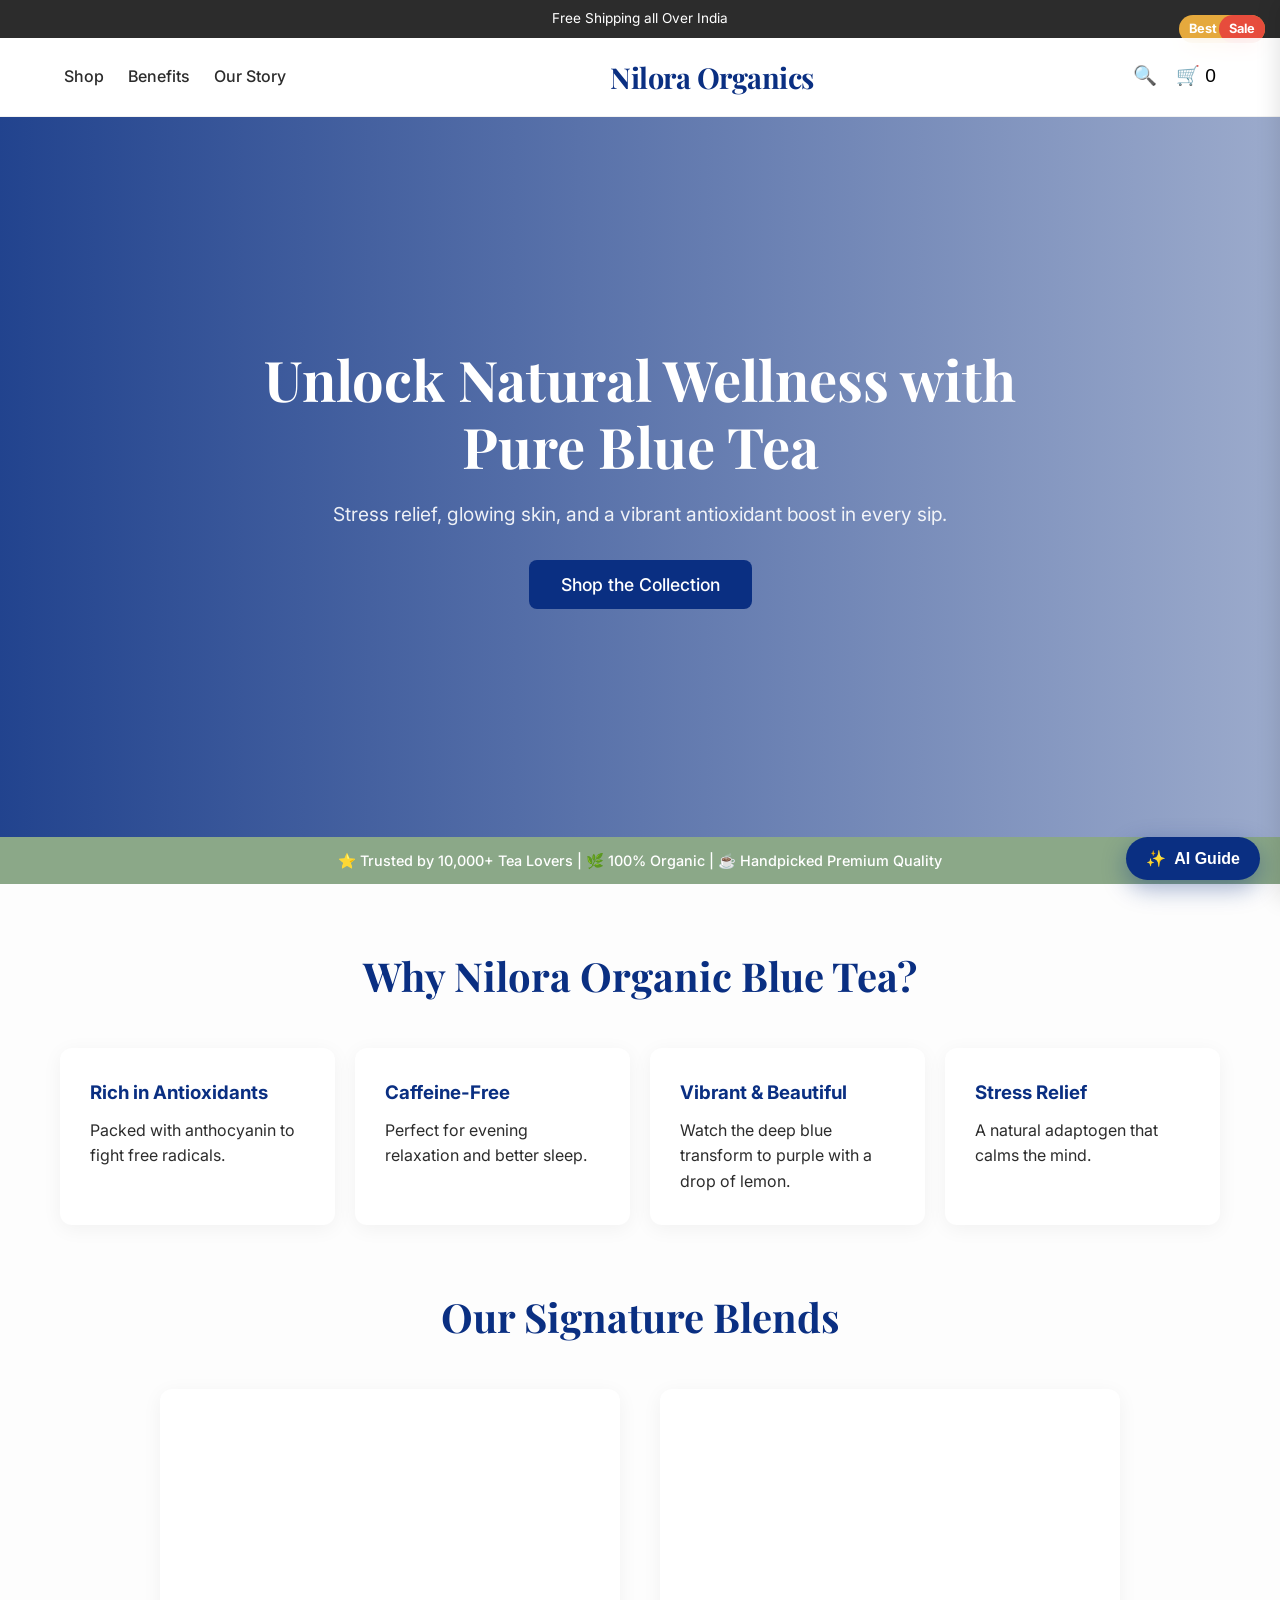
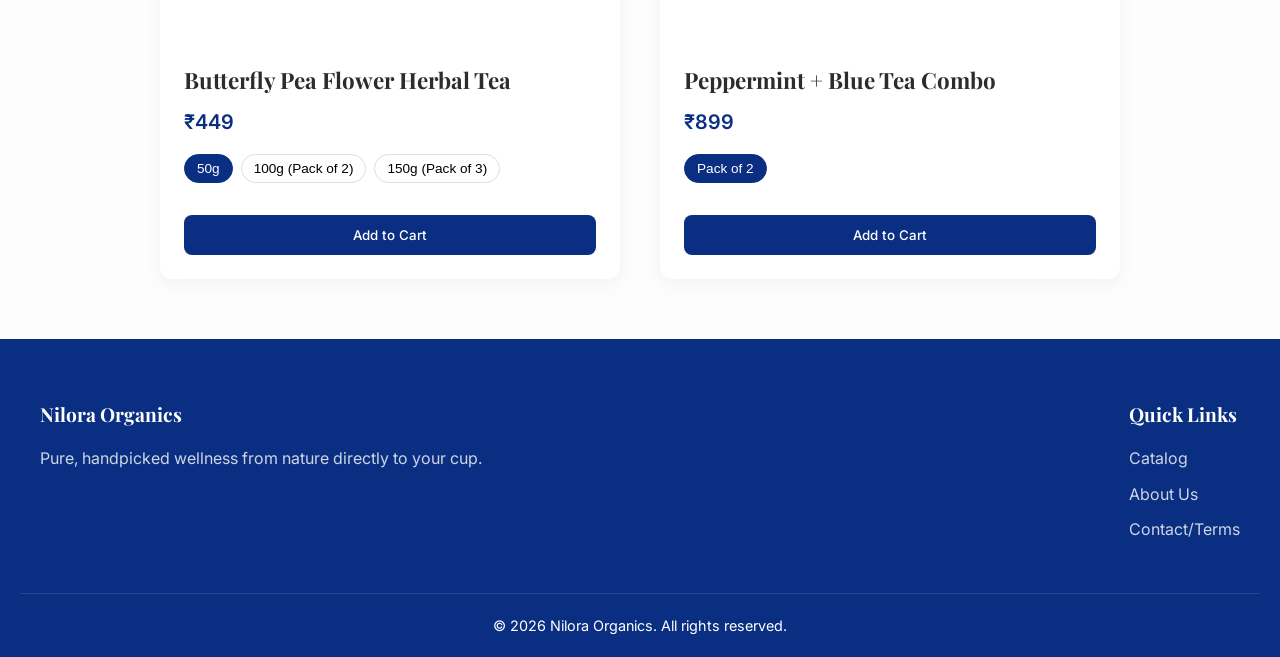
==== index.html @ dfd54f13 "Initial commit for Nilora Organics redesign" ====
<!DOCTYPE html>
<html lang="en">
<head>
    <meta charset="UTF-8">
    <meta name="viewport" content="width=device-width, initial-scale=1.0">
    <title>Nilora Organics - Pure Blue Tea & Wellness</title>
    <meta name="description" content="Discover natural wellness with Nilora Organics. Shop our premium Butterfly Pea Flower Tea (Blue Tea) and Peppermint blends.">
    <link rel="stylesheet" href="styles.css">
    <link href="https://fonts.googleapis.com/css2?family=Inter:wght@400;500;600&family=Playfair+Display:wght@500;700&display=swap" rel="stylesheet">
</head>
<body>
    <!-- Top Bar -->
    <div class="top-bar">
        Free Shipping all Over India
    </div>

    <!-- Smart Header -->
    <header class="smart-header glassmorphism">
        <div class="header-container">
            <nav class="nav-links desktop-only">
                <a href="#shop">Shop</a>
                <a href="#benefits">Benefits</a>
                <a href="#story">Our Story</a>
            </nav>
            <div class="logo">
                <h1>Nilora Organics</h1>
            </div>
            <div class="header-actions">
                <button class="icon-btn search-btn" aria-label="Search">🔍</button>
                <button class="icon-btn cart-btn" aria-label="Cart" onclick="toggleCart()">🛒 <span class="cart-count">0</span></button>
            </div>
        </div>
    </header>

    <!-- Immersive Hero Section -->
    <section class="hero">
        <div class="hero-content">
            <h1 class="hero-title">Unlock Natural Wellness with Pure Blue Tea</h1>
            <p class="hero-subtitle">Stress relief, glowing skin, and a vibrant antioxidant boost in every sip.</p>
            <button class="btn btn-primary btn-large">Shop the Collection</button>
        </div>
        <div class="hero-bg-overlay"></div>
    </section>

    <!-- Social Proof Bar -->
    <div class="social-proof">
        <p>⭐ Trusted by 10,000+ Tea Lovers | 🌿 100% Organic | ☕ Handpicked Premium Quality</p>
    </div>

    <!-- The 'Why' (Interactive Features Container) -->
    <section id="benefits" class="benefits-section">
        <h2 class="section-title">Why Nilora Organic Blue Tea?</h2>
        <div class="bento-grid">
            <div class="bento-card bento-card-1">
                <h3>Rich in Antioxidants</h3>
                <p>Packed with anthocyanin to fight free radicals.</p>
            </div>
            <div class="bento-card bento-card-2">
                <h3>Caffeine-Free</h3>
                <p>Perfect for evening relaxation and better sleep.</p>
            </div>
            <div class="bento-card bento-card-3">
                <h3>Vibrant & Beautiful</h3>
                <p>Watch the deep blue transform to purple with a drop of lemon.</p>
            </div>
            <div class="bento-card bento-card-4">
                <h3>Stress Relief</h3>
                <p>A natural adaptogen that calms the mind.</p>
            </div>
        </div>
    </section>

    <!-- Curated Shop -->
    <section id="shop" class="shop-section">
        <h2 class="section-title">Our Signature Blends</h2>
        <div class="product-grid">
            <!-- Product Card 1 -->
            <div class="product-card">
                <div class="product-image blue-tea-img"></div>
                <div class="product-info">
                    <span class="badge">Best Seller</span>
                    <h3>Butterfly Pea Flower Herbal Tea</h3>
                    <p class="price" id="price-blue">₹449</p>
                    <div class="size-toggles">
                        <button class="size-btn active" onclick="updatePrice('blue', 449, this)">50g</button>
                        <button class="size-btn" onclick="updatePrice('blue', 749, this)">100g (Pack of 2)</button>
                        <button class="size-btn" onclick="updatePrice('blue', 1099, this)">150g (Pack of 3)</button>
                    </div>
                    <button class="btn btn-primary w-100 mt-4" onclick="addToCart()">Add to Cart</button>
                </div>
            </div>
            <!-- Product Card 2 -->
            <div class="product-card">
                <div class="product-image peppermint-tea-img"></div>
                <div class="product-info">
                    <span class="badge badge-sale">Sale</span>
                    <h3>Peppermint + Blue Tea Combo</h3>
                    <p class="price" id="price-combo">₹899</p>
                    <div class="size-toggles">
                        <button class="size-btn active">Pack of 2</button>
                    </div>
                    <button class="btn btn-primary w-100 mt-4" onclick="addToCart()">Add to Cart</button>
                </div>
            </div>
        </div>
    </section>

    <!-- AI Wellness Concierge UI -->
    <div id="ai-assistant-widget">
        <button id="ai-toggle-btn" class="ai-button" onclick="toggleAIChat()">
            <span class="sparkle">✨</span> AI Guide
        </button>
        <div id="ai-chat-window" class="chat-window hidden">
            <div class="chat-header">
                <h4>✨ Nilora Wellness Assistant</h4>
                <button class="close-chat" onclick="toggleAIChat()">✖</button>
            </div>
            <div class="chat-body" id="chat-body">
                <div class="bot-msg">Hi! I'm your wellness guide. Are you looking to improve your sleep, get glowing skin, or reduce stress?</div>
            </div>
            <div class="chat-input">
                <input type="text" id="ai-input" placeholder="Type your health goal...">
                <button onclick="handleAIQuery()">Send</button>
            </div>
        </div>
    </div>

    <!-- Slide-out Cart -->
    <div id="cart-drawer" class="cart-drawer hidden">
        <div class="cart-header">
            <h3>Your Cart</h3>
            <button class="close-cart" onclick="toggleCart()">✖</button>
        </div>
        <div class="cart-items" id="cart-items">
            <!-- Items injected by JS -->
            <p class="empty-cart-msg">Your cart is gently empty.</p>
        </div>
        <div class="cart-footer">
            <button class="btn btn-primary w-100">Checkout (₹0)</button>
        </div>
    </div>
    <div id="cart-overlay" class="cart-overlay hidden" onclick="toggleCart()"></div>

    <footer>
        <div class="footer-content">
            <div class="footer-col">
                <h4>Nilora Organics</h4>
                <p>Pure, handpicked wellness from nature directly to your cup.</p>
            </div>
            <div class="footer-col">
                <h4>Quick Links</h4>
                <a href="#shop">Catalog</a>
                <a href="#">About Us</a>
                <a href="#">Contact/Terms</a>
            </div>
        </div>
        <div class="footer-bottom">
            <p>&copy; 2026 Nilora Organics. All rights reserved.</p>
        </div>
    </footer>

    <script src="script.js"></script>
</body>
</html>
---- styles.css ----
:root {
    --primary: #0A2F82; /* Sapphire Blue */
    --primary-light: #1545A8;
    --secondary: #8BA888; /* Soft Sage Green */
    --accent: #E5A93D; /* Warm Gold */
    --background: #FDFDFD; /* Alabaster */
    --surface: #FFFFFF;
    --text-dark: #2C2C2C;
    --text-light: #6C6C6C;
    --font-heading: 'Playfair Display', serif;
    --font-ui: 'Inter', sans-serif;
    --border-radius: 12px;
}

* { box-sizing: border-box; margin: 0; padding: 0; }

body {
    font-family: var(--font-ui);
    background-color: var(--background);
    color: var(--text-dark);
    line-height: 1.6;
}

/* Utilities */
.w-100 { width: 100%; }
.mt-4 { margin-top: 1rem; }
.btn {
    padding: 12px 24px;
    border: none;
    border-radius: 8px;
    font-family: var(--font-ui);
    font-weight: 500;
    cursor: pointer;
    transition: all 0.3s ease;
}
.btn-primary { background: var(--primary); color: white; }
.btn-primary:hover { background: var(--primary-light); transform: translateY(-2px); }
.btn-secondary { background: #f0f0f0; color: var(--text-dark); }
.btn-secondary:hover { background: #e0e0e0; }
.btn-large { font-size: 1.1rem; padding: 14px 32px; }

/* Top Bar & Header */
.top-bar { background: var(--text-dark); color: white; text-align: center; font-size: 0.85rem; padding: 8px; }
.smart-header {
    position: sticky; top: 0; z-index: 100;
    backdrop-filter: blur(10px); background: rgba(255,255,255,0.85);
    border-bottom: 1px solid rgba(0,0,0,0.05);
}
.header-container { display: flex; justify-content: space-between; align-items: center; padding: 16px 24px; max-width: 1200px; margin: 0 auto; }
.logo h1 { font-family: var(--font-heading); color: var(--primary); font-size: 1.8rem; letter-spacing: -0.5px; }
.nav-links a { text-decoration: none; color: var(--text-dark); font-weight: 500; margin-right: 20px; transition: color 0.2s; }
.nav-links a:hover { color: var(--primary); }
.icon-btn { background: none; border: none; font-size: 1.2rem; cursor: pointer; margin-left: 15px; }

/* Hero Section */
.hero {
    position: relative; height: 80vh; min-height: 600px;
    background: linear-gradient(to right, rgba(10, 47, 130, 0.9), rgba(10, 47, 130, 0.4)), url('https://images.unsplash.com/photo-1594235451998-38c20188bb3e?auto=format&fit=crop&w=1920&q=80') center/cover;
    display: flex; align-items: center; justify-content: center; text-align: center; color: white;
}
.hero-content { position: relative; z-index: 2; max-width: 800px; padding: 0 20px; }
.hero-title { font-family: var(--font-heading); font-size: 3.5rem; margin-bottom: 20px; line-height: 1.2; }
.hero-subtitle { font-size: 1.2rem; font-weight: 400; margin-bottom: 30px; opacity: 0.9; }

/* Social Proof */
.social-proof { background: var(--secondary); color: white; text-align: center; padding: 12px; font-weight: 500; font-size: 0.9rem; }

/* Bento Grid */
.benefits-section { margin: 60px auto; max-width: 1200px; padding: 0 20px; }
.section-title { font-family: var(--font-heading); font-size: 2.5rem; text-align: center; margin-bottom: 40px; color: var(--primary); }
.bento-grid { display: grid; grid-template-columns: repeat(auto-fit, minmax(250px, 1fr)); gap: 20px; }
.bento-card { background: var(--surface); padding: 30px; border-radius: var(--border-radius); box-shadow: 0 4px 20px rgba(0,0,0,0.05); }
.bento-card h3 { color: var(--primary); margin-bottom: 10px; }

/* Shop Section */
.shop-section { margin: 60px auto; max-width: 1000px; padding: 0 20px; }
.product-grid { display: grid; grid-template-columns: repeat(auto-fit, minmax(300px, 1fr)); gap: 40px; }
.product-card { background: var(--surface); border-radius: var(--border-radius); overflow: hidden; box-shadow: 0 4px 20px rgba(0,0,0,0.05); }
.product-image { height: 250px; background-size: cover; background-position: center; position: relative; }
.blue-tea-img { background-image: url('https://images.unsplash.com/photo-1544787219-7f47ccb76574?auto=format&fit=crop&w=600'); }
.peppermint-tea-img { background-image: url('https://images.unsplash.com/photo-1582260467540-c3d69a5ffeed?auto=format&fit=crop&w=600'); }
.badge { position: absolute; top: 15px; right: 15px; background: var(--accent); color: white; padding: 4px 10px; border-radius: 20px; font-size: 0.8rem; font-weight: bold; }
.badge-sale { background: #e74c3c; }
.product-info { padding: 24px; }
.product-info h3 { font-family: var(--font-heading); font-size: 1.4rem; margin-bottom: 8px; }
.price { font-size: 1.25rem; font-weight: 600; color: var(--primary); margin-bottom: 16px; }
.size-toggles { display: flex; gap: 8px; flex-wrap: wrap; margin-bottom: 16px; }
.size-btn { padding: 6px 12px; border: 1px solid #ddd; background: white; border-radius: 20px; font-size: 0.85rem; cursor: pointer; }
.size-btn.active { border-color: var(--primary); background: var(--primary); color: white; }

/* AI Concierge Widget */
#ai-assistant-widget { position: fixed; bottom: 20px; right: 20px; z-index: 999; }
.ai-button { background: var(--primary); color: white; border: none; padding: 12px 20px; border-radius: 30px; font-weight: 600; cursor: pointer; box-shadow: 0 8px 24px rgba(10, 47, 130, 0.4); display: flex; align-items: center; gap: 8px; font-size: 1rem; transition: transform 0.3s ease; }
.ai-button:hover { transform: scale(1.05); }
.chat-window { position: absolute; bottom: 60px; right: 0; width: 320px; background: white; border-radius: var(--border-radius); box-shadow: 0 12px 40px rgba(0,0,0,0.15); overflow: hidden; transition: opacity 0.3s, transform 0.3s; transform-origin: bottom right; }
.chat-window.hidden { opacity: 0; transform: scale(0.8); pointer-events: none; }
.chat-header { background: var(--primary); color: white; padding: 16px; display: flex; justify-content: space-between; align-items: center; }
.close-chat { background: none; border: none; color: white; cursor: pointer; font-size: 1.2rem; }
.chat-body { padding: 16px; height: 250px; overflow-y: auto; background: #fafafa; display: flex; flex-direction: column; gap: 12px; font-size: 0.9rem; }
.bot-msg { background: white; padding: 10px 14px; border-radius: 12px 12px 12px 2px; border: 1px solid #eee; align-self: flex-start; max-width: 85%; }
.user-msg { background: var(--primary-light); color: white; padding: 10px 14px; border-radius: 12px 12px 2px 12px; align-self: flex-end; max-width: 85%; }
.chat-input { display: flex; padding: 12px; background: white; border-top: 1px solid #eee; }
.chat-input input { flex: 1; border: 1px solid #ddd; border-radius: 20px; padding: 8px 12px; outline: none; }
.chat-input button { background: none; border: none; color: var(--primary); font-weight: bold; margin-left: 8px; cursor: pointer; }

/* Side Cart */
.cart-drawer { position: fixed; top: 0; right: 0; width: 350px; height: 100vh; background: white; box-shadow: -4px 0 20px rgba(0,0,0,0.1); z-index: 1001; transition: transform 0.3s ease; display: flex; flex-direction: column; }
.cart-drawer.hidden { transform: translateX(100%); }
.cart-header { padding: 20px; border-bottom: 1px solid #eee; display: flex; justify-content: space-between; align-items: center; }
.cart-items { flex: 1; padding: 20px; overflow-y: auto; }
.cart-footer { padding: 20px; border-top: 1px solid #eee; }
.cart-overlay { position: fixed; top: 0; left: 0; width: 100%; height: 100%; background: rgba(0,0,0,0.5); z-index: 1000; }
.cart-overlay.hidden { display: none; }

/* Admin Dashboard */
.admin-body { background: #f4f6f9; display: flex; }
.admin-layout { display: flex; width: 100%; min-height: 100vh; }
.admin-sidebar { width: 250px; background: white; border-right: 1px solid #eaeaea; padding: 24px; }
.admin-logo { color: var(--primary); font-family: var(--font-heading); margin-bottom: 40px; }
.admin-nav { display: flex; flex-direction: column; gap: 12px; }
.admin-nav a { text-decoration: none; color: var(--text-light); padding: 10px 16px; border-radius: 8px; font-weight: 500; transition: background 0.2s; }
.admin-nav a:hover, .admin-nav a.active { background: var(--primary-light); color: white; }
.admin-main { flex: 1; padding: 40px; }
.admin-header { display: flex; justify-content: space-between; align-items: center; margin-bottom: 40px; }
.admin-stats { display: flex; gap: 24px; margin-bottom: 40px; }
.stat-card { background: white; padding: 24px; border-radius: 12px; flex: 1; box-shadow: 0 2px 10px rgba(0,0,0,0.03); }
.stat-value { font-size: 2rem; font-weight: bold; color: var(--primary); margin-top: 8px; }
.admin-section { margin-bottom: 30px; }
.admin-card { background: white; padding: 24px; border-radius: 12px; box-shadow: 0 2px 10px rgba(0,0,0,0.03); }
.admin-input, .admin-textarea { width: 100%; padding: 12px; border: 1px solid #ddd; border-radius: 8px; margin: 12px 0; font-family: var(--font-ui); }

/* Footer */
footer { background: var(--primary); color: white; padding: 60px 20px 20px; margin-top: 60px; }
.footer-content { max-width: 1200px; margin: 0 auto; display: flex; flex-wrap: wrap; gap: 40px; justify-content: space-between; }
.footer-col h4 { font-family: var(--font-heading); font-size: 1.2rem; margin-bottom: 16px; }
.footer-col p, .footer-col a { color: rgba(255,255,255,0.8); text-decoration: none; display: block; margin-bottom: 10px; }
.footer-bottom { text-align: center; margin-top: 40px; border-top: 1px solid rgba(255,255,255,0.1); padding-top: 20px; font-size: 0.9rem; }

@media (max-width: 768px) {
    .desktop-only { display: none; }
    .hero-title { font-size: 2.5rem; }
    .admin-layout { flex-direction: column; }
    .admin-sidebar { width: 100%; display: flex; justify-content: space-between; align-items: center; padding: 15px; }
    .admin-nav { flex-direction: row; display: none; }
    .admin-stats { flex-direction: column; }
}
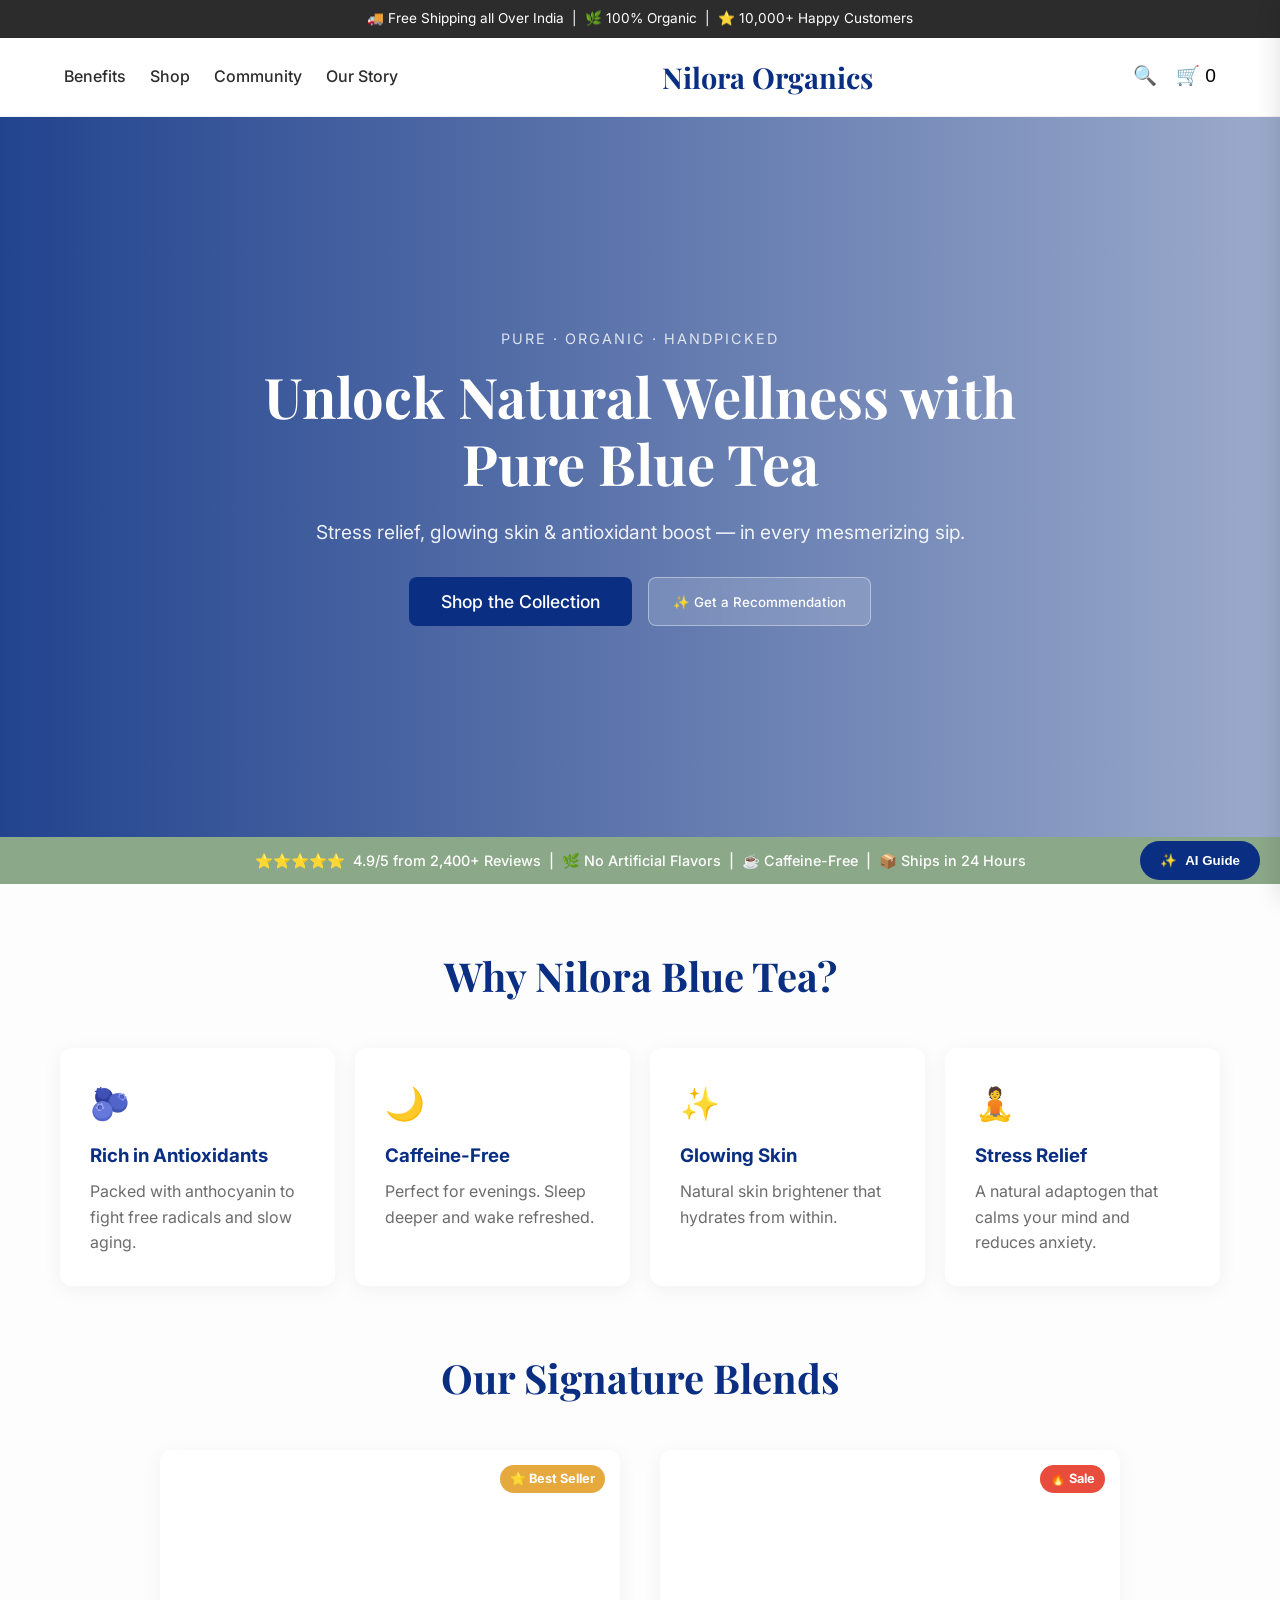
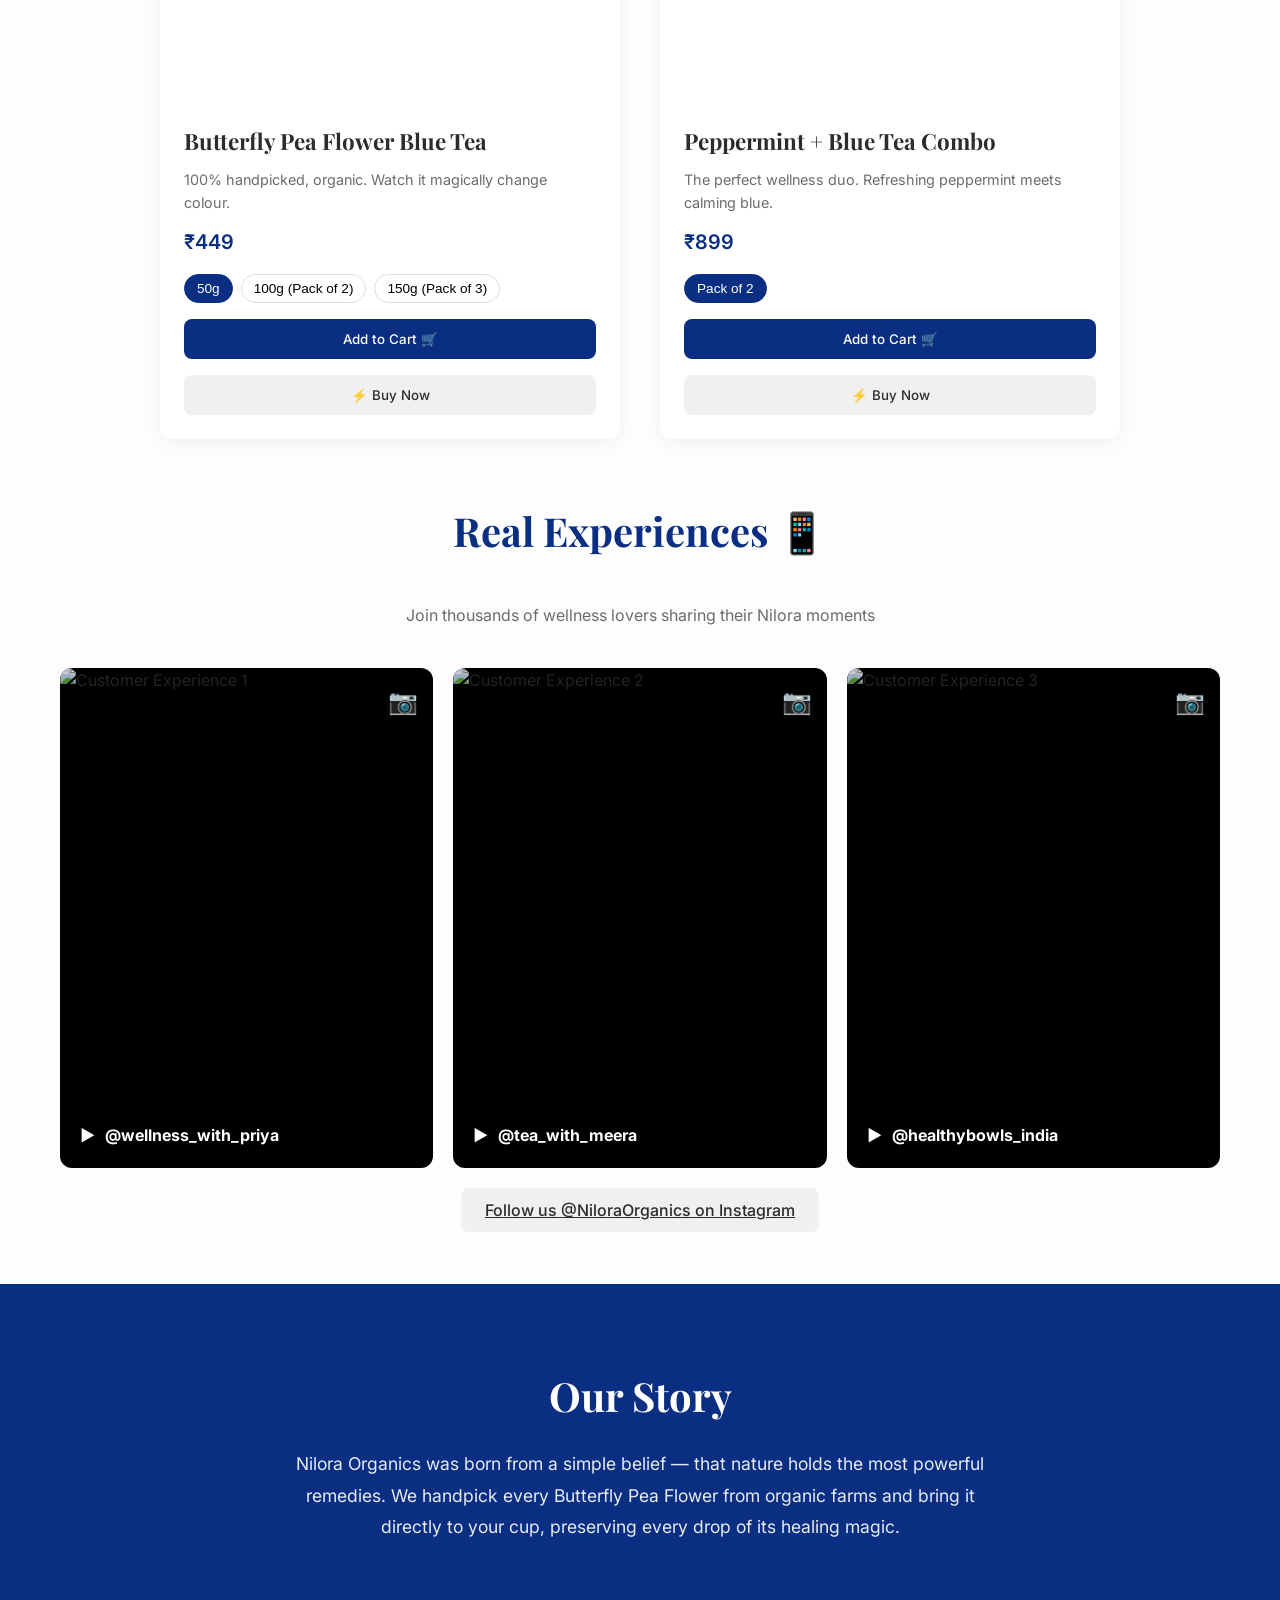
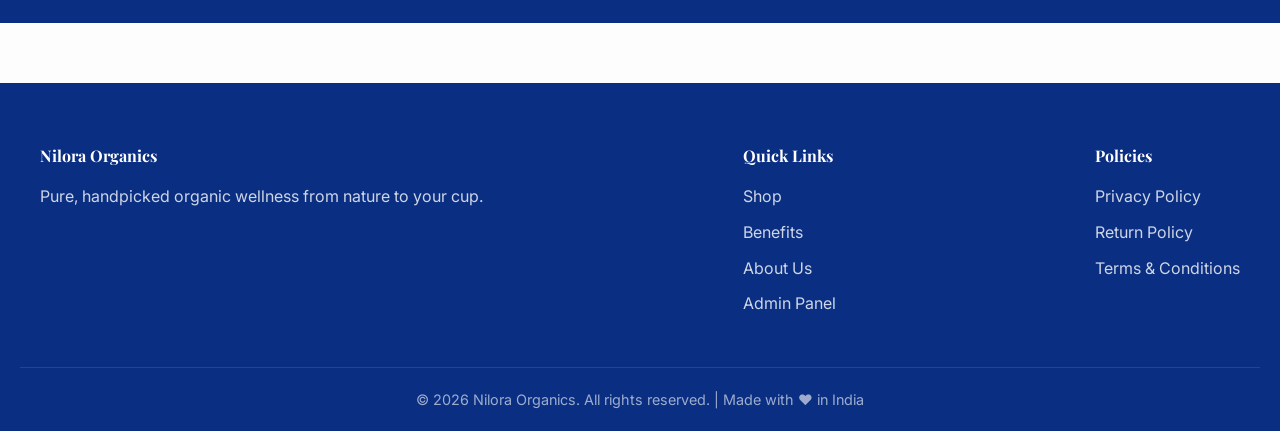
==== commit 38c226b3: "feat: all features working - cart, checkout, AI chat, search, payments, courier, reels, admin dashbo" ====
--- a/index.html
+++ b/index.html
@@ -1,164 +1,281 @@
 <!DOCTYPE html>
 <html lang="en">
 <head>
-    <meta charset="UTF-8">
-    <meta name="viewport" content="width=device-width, initial-scale=1.0">
-    <title>Nilora Organics - Pure Blue Tea & Wellness</title>
-    <meta name="description" content="Discover natural wellness with Nilora Organics. Shop our premium Butterfly Pea Flower Tea (Blue Tea) and Peppermint blends.">
-    <link rel="stylesheet" href="styles.css">
-    <link href="https://fonts.googleapis.com/css2?family=Inter:wght@400;500;600&family=Playfair+Display:wght@500;700&display=swap" rel="stylesheet">
+<meta charset="UTF-8">
+<meta name="viewport" content="width=device-width, initial-scale=1.0">
+<title>Nilora Organics - Pure Blue Tea & Wellness</title>
+<meta name="description" content="Discover natural wellness with Nilora Organics. Shop our premium Butterfly Pea Flower Tea (Blue Tea) and Peppermint blends. Free shipping across India.">
+<link href="https://fonts.googleapis.com/css2?family=Inter:wght@400;500;600&family=Playfair+Display:wght@500;700&display=swap" rel="stylesheet">
+<link rel="stylesheet" href="styles.css">
 </head>
 <body>
-    <!-- Top Bar -->
-    <div class="top-bar">
-        Free Shipping all Over India
-    </div>
-
-    <!-- Smart Header -->
-    <header class="smart-header glassmorphism">
-        <div class="header-container">
-            <nav class="nav-links desktop-only">
-                <a href="#shop">Shop</a>
-                <a href="#benefits">Benefits</a>
-                <a href="#story">Our Story</a>
-            </nav>
-            <div class="logo">
-                <h1>Nilora Organics</h1>
-            </div>
-            <div class="header-actions">
-                <button class="icon-btn search-btn" aria-label="Search">🔍</button>
-                <button class="icon-btn cart-btn" aria-label="Cart" onclick="toggleCart()">🛒 <span class="cart-count">0</span></button>
-            </div>
+
+<!-- Toast Notification -->
+<div id="toast"></div>
+
+<!-- Top Bar -->
+<div class="top-bar">🚚 Free Shipping all Over India &nbsp;|&nbsp; 🌿 100% Organic &nbsp;|&nbsp; ⭐ 10,000+ Happy Customers</div>
+
+<!-- Smart Sticky Header -->
+<header class="smart-header">
+  <div class="header-container">
+    <nav class="nav-links desktop-only">
+      <a href="#benefits">Benefits</a>
+      <a href="#shop">Shop</a>
+      <a href="#reels">Community</a>
+      <a href="#story">Our Story</a>
+    </nav>
+    <div class="logo"><span onclick="window.scrollTo(0,0)" style="cursor:pointer;font-family:'Playfair Display',serif;color:#0A2F82;font-size:1.8rem;font-weight:700">Nilora Organics</span></div>
+    <div class="header-actions">
+      <button class="icon-btn" onclick="openSearch()" aria-label="Search" title="Search">🔍</button>
+      <button class="icon-btn" onclick="toggleCart()" aria-label="Cart" title="Cart">🛒 <span class="cart-count" id="cart-count">0</span></button>
+    </div>
+  </div>
+</header>
+
+<!-- Search Modal -->
+<div class="modal" id="search-modal">
+  <div class="modal-content">
+    <button class="modal-close" onclick="closeSearch()">✖</button>
+    <h3 style="margin-bottom:16px;color:#0A2F82;font-family:'Playfair Display',serif;">Search Products</h3>
+    <input type="text" id="search-input" class="admin-input" placeholder="Try 'sleep', 'skin', 'stress', 'blue tea'..." oninput="runSearch(this.value)">
+    <div id="search-results" style="margin-top:12px;"></div>
+  </div>
+</div>
+
+<!-- Hero Section -->
+<section class="hero">
+  <div class="hero-content">
+    <p style="color:rgba(255,255,255,0.8);font-size:0.9rem;letter-spacing:2px;text-transform:uppercase;margin-bottom:12px;">Pure · Organic · Handpicked</p>
+    <h1 class="hero-title">Unlock Natural Wellness with Pure Blue Tea</h1>
+    <p class="hero-subtitle">Stress relief, glowing skin & antioxidant boost — in every mesmerizing sip.</p>
+    <div style="display:flex;gap:16px;justify-content:center;flex-wrap:wrap;">
+      <button class="btn btn-primary btn-large" onclick="document.getElementById('shop').scrollIntoView({behavior:'smooth'})">Shop the Collection</button>
+      <button class="btn" style="background:rgba(255,255,255,0.15);color:white;border:1px solid rgba(255,255,255,0.4);backdrop-filter:blur(4px);" onclick="toggleAIChat()">✨ Get a Recommendation</button>
+    </div>
+  </div>
+</section>
+
+<!-- Social Proof Bar -->
+<div class="social-proof">
+  ⭐⭐⭐⭐⭐ &nbsp;4.9/5 from 2,400+ Reviews &nbsp;|&nbsp; 🌿 No Artificial Flavors &nbsp;|&nbsp; ☕ Caffeine-Free &nbsp;|&nbsp; 📦 Ships in 24 Hours
+</div>
+
+<!-- Benefits Bento Grid -->
+<section id="benefits" class="benefits-section">
+  <h2 class="section-title">Why Nilora Blue Tea?</h2>
+  <div class="bento-grid">
+    <div class="bento-card">
+      <div style="font-size:2rem;margin-bottom:12px;">🫐</div>
+      <h3 style="color:#0A2F82;margin-bottom:8px;">Rich in Antioxidants</h3>
+      <p style="color:#6C6C6C;">Packed with anthocyanin to fight free radicals and slow aging.</p>
+    </div>
+    <div class="bento-card">
+      <div style="font-size:2rem;margin-bottom:12px;">🌙</div>
+      <h3 style="color:#0A2F82;margin-bottom:8px;">Caffeine-Free</h3>
+      <p style="color:#6C6C6C;">Perfect for evenings. Sleep deeper and wake refreshed.</p>
+    </div>
+    <div class="bento-card">
+      <div style="font-size:2rem;margin-bottom:12px;">✨</div>
+      <h3 style="color:#0A2F82;margin-bottom:8px;">Glowing Skin</h3>
+      <p style="color:#6C6C6C;">Natural skin brightener that hydrates from within.</p>
+    </div>
+    <div class="bento-card">
+      <div style="font-size:2rem;margin-bottom:12px;">🧘</div>
+      <h3 style="color:#0A2F82;margin-bottom:8px;">Stress Relief</h3>
+      <p style="color:#6C6C6C;">A natural adaptogen that calms your mind and reduces anxiety.</p>
+    </div>
+  </div>
+</section>
+
+<!-- Shop Section -->
+<section id="shop" class="shop-section">
+  <h2 class="section-title">Our Signature Blends</h2>
+  <div class="product-grid">
+
+    <!-- Product 1: Blue Tea -->
+    <div class="product-card">
+      <div class="product-image blue-tea-img">
+        <span class="badge">⭐ Best Seller</span>
+      </div>
+      <div class="product-info">
+        <h3>Butterfly Pea Flower Blue Tea</h3>
+        <p style="color:#6C6C6C;font-size:0.9rem;margin-bottom:12px;">100% handpicked, organic. Watch it magically change colour.</p>
+        <p class="price" id="price-blue">₹449</p>
+        <div class="size-toggles" id="toggles-blue">
+          <button class="size-btn active" onclick="updatePrice('blue',449,this,'Butterfly Pea Flower Blue Tea 50g',1)">50g</button>
+          <button class="size-btn" onclick="updatePrice('blue',749,this,'Butterfly Pea Flower Blue Tea 100g (Pack of 2)',2)">100g (Pack of 2)</button>
+          <button class="size-btn" onclick="updatePrice('blue',1099,this,'Butterfly Pea Flower Blue Tea 150g (Pack of 3)',3)">150g (Pack of 3)</button>
         </div>
-    </header>
-
-    <!-- Immersive Hero Section -->
-    <section class="hero">
-        <div class="hero-content">
-            <h1 class="hero-title">Unlock Natural Wellness with Pure Blue Tea</h1>
-            <p class="hero-subtitle">Stress relief, glowing skin, and a vibrant antioxidant boost in every sip.</p>
-            <button class="btn btn-primary btn-large">Shop the Collection</button>
+        <button class="btn btn-primary w-100" onclick="addToCart('blue')">Add to Cart 🛒</button>
+        <button class="btn btn-secondary w-100 mt-4" onclick="buyNow('blue')">⚡ Buy Now</button>
+      </div>
+    </div>
+
+    <!-- Product 2: Peppermint Combo -->
+    <div class="product-card">
+      <div class="product-image peppermint-tea-img">
+        <span class="badge" style="background:#e74c3c;">🔥 Sale</span>
+      </div>
+      <div class="product-info">
+        <h3>Peppermint + Blue Tea Combo</h3>
+        <p style="color:#6C6C6C;font-size:0.9rem;margin-bottom:12px;">The perfect wellness duo. Refreshing peppermint meets calming blue.</p>
+        <p class="price" id="price-combo">₹899</p>
+        <div class="size-toggles">
+          <button class="size-btn active" onclick="updatePrice('combo',899,this,'Peppermint + Blue Tea Combo (Pack of 2)',2)">Pack of 2</button>
         </div>
-        <div class="hero-bg-overlay"></div>
-    </section>
-
-    <!-- Social Proof Bar -->
-    <div class="social-proof">
-        <p>⭐ Trusted by 10,000+ Tea Lovers | 🌿 100% Organic | ☕ Handpicked Premium Quality</p>
-    </div>
-
-    <!-- The 'Why' (Interactive Features Container) -->
-    <section id="benefits" class="benefits-section">
-        <h2 class="section-title">Why Nilora Organic Blue Tea?</h2>
-        <div class="bento-grid">
-            <div class="bento-card bento-card-1">
-                <h3>Rich in Antioxidants</h3>
-                <p>Packed with anthocyanin to fight free radicals.</p>
-            </div>
-            <div class="bento-card bento-card-2">
-                <h3>Caffeine-Free</h3>
-                <p>Perfect for evening relaxation and better sleep.</p>
-            </div>
-            <div class="bento-card bento-card-3">
-                <h3>Vibrant & Beautiful</h3>
-                <p>Watch the deep blue transform to purple with a drop of lemon.</p>
-            </div>
-            <div class="bento-card bento-card-4">
-                <h3>Stress Relief</h3>
-                <p>A natural adaptogen that calms the mind.</p>
-            </div>
-        </div>
-    </section>
-
-    <!-- Curated Shop -->
-    <section id="shop" class="shop-section">
-        <h2 class="section-title">Our Signature Blends</h2>
-        <div class="product-grid">
-            <!-- Product Card 1 -->
-            <div class="product-card">
-                <div class="product-image blue-tea-img"></div>
-                <div class="product-info">
-                    <span class="badge">Best Seller</span>
-                    <h3>Butterfly Pea Flower Herbal Tea</h3>
-                    <p class="price" id="price-blue">₹449</p>
-                    <div class="size-toggles">
-                        <button class="size-btn active" onclick="updatePrice('blue', 449, this)">50g</button>
-                        <button class="size-btn" onclick="updatePrice('blue', 749, this)">100g (Pack of 2)</button>
-                        <button class="size-btn" onclick="updatePrice('blue', 1099, this)">150g (Pack of 3)</button>
-                    </div>
-                    <button class="btn btn-primary w-100 mt-4" onclick="addToCart()">Add to Cart</button>
-                </div>
-            </div>
-            <!-- Product Card 2 -->
-            <div class="product-card">
-                <div class="product-image peppermint-tea-img"></div>
-                <div class="product-info">
-                    <span class="badge badge-sale">Sale</span>
-                    <h3>Peppermint + Blue Tea Combo</h3>
-                    <p class="price" id="price-combo">₹899</p>
-                    <div class="size-toggles">
-                        <button class="size-btn active">Pack of 2</button>
-                    </div>
-                    <button class="btn btn-primary w-100 mt-4" onclick="addToCart()">Add to Cart</button>
-                </div>
-            </div>
-        </div>
-    </section>
-
-    <!-- AI Wellness Concierge UI -->
-    <div id="ai-assistant-widget">
-        <button id="ai-toggle-btn" class="ai-button" onclick="toggleAIChat()">
-            <span class="sparkle">✨</span> AI Guide
-        </button>
-        <div id="ai-chat-window" class="chat-window hidden">
-            <div class="chat-header">
-                <h4>✨ Nilora Wellness Assistant</h4>
-                <button class="close-chat" onclick="toggleAIChat()">✖</button>
-            </div>
-            <div class="chat-body" id="chat-body">
-                <div class="bot-msg">Hi! I'm your wellness guide. Are you looking to improve your sleep, get glowing skin, or reduce stress?</div>
-            </div>
-            <div class="chat-input">
-                <input type="text" id="ai-input" placeholder="Type your health goal...">
-                <button onclick="handleAIQuery()">Send</button>
-            </div>
-        </div>
-    </div>
-
-    <!-- Slide-out Cart -->
-    <div id="cart-drawer" class="cart-drawer hidden">
-        <div class="cart-header">
-            <h3>Your Cart</h3>
-            <button class="close-cart" onclick="toggleCart()">✖</button>
-        </div>
-        <div class="cart-items" id="cart-items">
-            <!-- Items injected by JS -->
-            <p class="empty-cart-msg">Your cart is gently empty.</p>
-        </div>
-        <div class="cart-footer">
-            <button class="btn btn-primary w-100">Checkout (₹0)</button>
-        </div>
-    </div>
-    <div id="cart-overlay" class="cart-overlay hidden" onclick="toggleCart()"></div>
-
-    <footer>
-        <div class="footer-content">
-            <div class="footer-col">
-                <h4>Nilora Organics</h4>
-                <p>Pure, handpicked wellness from nature directly to your cup.</p>
-            </div>
-            <div class="footer-col">
-                <h4>Quick Links</h4>
-                <a href="#shop">Catalog</a>
-                <a href="#">About Us</a>
-                <a href="#">Contact/Terms</a>
-            </div>
-        </div>
-        <div class="footer-bottom">
-            <p>&copy; 2026 Nilora Organics. All rights reserved.</p>
-        </div>
-    </footer>
-
-    <script src="script.js"></script>
+        <button class="btn btn-primary w-100" onclick="addToCart('combo')">Add to Cart 🛒</button>
+        <button class="btn btn-secondary w-100 mt-4" onclick="buyNow('combo')">⚡ Buy Now</button>
+      </div>
+    </div>
+
+  </div>
+</section>
+
+<!-- Instagram Reels Section -->
+<section id="reels" class="reels-section">
+  <h2 class="section-title">Real Experiences 📱</h2>
+  <p style="text-align:center;color:#6C6C6C;margin-bottom:40px;">Join thousands of wellness lovers sharing their Nilora moments</p>
+  <div class="reels-grid">
+    <div class="reel-item">
+      <img src="https://images.unsplash.com/photo-1571934811356-5cc061b6821f?auto=format&fit=crop&w=400&h=700" class="dummy-reel" alt="Customer Experience 1">
+      <div class="ig-overlay">
+        <span>▶</span>
+        <span>@wellness_with_priya</span>
+      </div>
+      <div style="position:absolute;top:15px;right:15px;color:white;font-size:1.5rem;">📷</div>
+    </div>
+    <div class="reel-item">
+      <img src="https://images.unsplash.com/photo-1556679343-c7306c1976bc?auto=format&fit=crop&w=400&h=700" class="dummy-reel" alt="Customer Experience 2">
+      <div class="ig-overlay">
+        <span>▶</span>
+        <span>@tea_with_meera</span>
+      </div>
+      <div style="position:absolute;top:15px;right:15px;color:white;font-size:1.5rem;">📷</div>
+    </div>
+    <div class="reel-item">
+      <img src="https://images.unsplash.com/photo-1517867065801-e20f409696b0?auto=format&fit=crop&w=400&h=700" class="dummy-reel" alt="Customer Experience 3">
+      <div class="ig-overlay">
+        <span>▶</span>
+        <span>@healthybowls_india</span>
+      </div>
+      <div style="position:absolute;top:15px;right:15px;color:white;font-size:1.5rem;">📷</div>
+    </div>
+  </div>
+  <div style="text-align:center;margin-top:30px;">
+    <a href="https://instagram.com" target="_blank" class="btn btn-secondary">Follow us @NiloraOrganics on Instagram</a>
+  </div>
+</section>
+
+<!-- Our Story -->
+<section id="story" style="background:#0A2F82;color:white;padding:80px 20px;text-align:center;margin-top:60px;">
+  <h2 style="font-family:'Playfair Display',serif;font-size:2.5rem;margin-bottom:20px;">Our Story</h2>
+  <p style="max-width:700px;margin:0 auto;font-size:1.1rem;opacity:0.9;line-height:1.8;">Nilora Organics was born from a simple belief — that nature holds the most powerful remedies. We handpick every Butterfly Pea Flower from organic farms and bring it directly to your cup, preserving every drop of its healing magic.</p>
+</section>
+
+<!-- AI Wellness Concierge -->
+<div id="ai-assistant-widget">
+  <button class="ai-button" onclick="toggleAIChat()">
+    <span>✨</span> AI Guide
+  </button>
+  <div id="ai-chat-window" class="chat-window hidden">
+    <div class="chat-header">
+      <h4>✨ Nilora Wellness Assistant</h4>
+      <button style="background:none;border:none;color:white;cursor:pointer;font-size:1.2rem;" onclick="toggleAIChat()">✖</button>
+    </div>
+    <div class="chat-body" id="chat-body">
+      <div class="bot-msg">Hi! 👋 I'm your wellness guide. Tell me your health goal — better sleep, glowing skin, or stress relief?</div>
+    </div>
+    <div class="chat-input">
+      <input type="text" id="ai-input" placeholder="E.g. I want glowing skin...">
+      <button onclick="handleAIQuery()">➤</button>
+    </div>
+  </div>
+</div>
+
+<!-- Slide-out Cart Drawer -->
+<div id="cart-overlay" class="cart-overlay" onclick="toggleCart()"></div>
+<div id="cart-drawer" class="cart-drawer">
+  <div class="cart-header">
+    <h3>🛒 Your Cart</h3>
+    <button style="background:none;border:none;font-size:1.5rem;cursor:pointer;" onclick="toggleCart()">✖</button>
+  </div>
+  <div class="cart-items" id="cart-items">
+    <p style="color:#aaa;text-align:center;margin-top:40px;">Your cart is empty. Add something beautiful! 🌿</p>
+  </div>
+  <div class="cart-footer">
+    <div style="display:flex;justify-content:space-between;margin-bottom:16px;font-weight:600;font-size:1.1rem;">
+      <span>Total</span>
+      <span id="cart-total">₹0</span>
+    </div>
+    <button class="btn btn-primary w-100" onclick="openCheckout()">Proceed to Checkout ➤</button>
+    <button class="btn btn-secondary w-100 mt-4" onclick="toggleCart()">Continue Shopping</button>
+  </div>
+</div>
+
+<!-- Checkout Modal -->
+<div class="modal" id="checkout-modal">
+  <div class="modal-content" style="max-width:600px;">
+    <button class="modal-close" onclick="closeCheckout()">✖</button>
+    <h3 style="color:#0A2F82;font-family:'Playfair Display',serif;margin-bottom:20px;">Secure Checkout</h3>
+    <div style="display:grid;grid-template-columns:1fr 1fr;gap:12px;">
+      <input class="admin-input" style="margin:0;" placeholder="First Name" id="co-fname">
+      <input class="admin-input" style="margin:0;" placeholder="Last Name" id="co-lname">
+      <input class="admin-input" style="margin:0;grid-column:span 2;" placeholder="Email Address" id="co-email" type="email">
+      <input class="admin-input" style="margin:0;grid-column:span 2;" placeholder="Phone Number" id="co-phone" type="tel">
+      <input class="admin-input" style="margin:0;grid-column:span 2;" placeholder="Full Delivery Address" id="co-addr">
+      <input class="admin-input" style="margin:0;" placeholder="City" id="co-city">
+      <input class="admin-input" style="margin:0;" placeholder="PIN Code" id="co-pin">
+    </div>
+    <h4 style="margin:20px 0 12px;">Choose Payment</h4>
+    <div style="display:flex;flex-direction:column;gap:10px;" id="payment-options">
+      <label style="display:flex;align-items:center;gap:10px;padding:12px;border:1px solid #ddd;border-radius:8px;cursor:pointer;">
+        <input type="radio" name="payment" value="upi" checked> 💡 UPI / QR Code (PhonePe, Paytm, GPay)
+      </label>
+      <label style="display:flex;align-items:center;gap:10px;padding:12px;border:1px solid #ddd;border-radius:8px;cursor:pointer;">
+        <input type="radio" name="payment" value="card"> 💳 Credit / Debit Card
+      </label>
+      <label style="display:flex;align-items:center;gap:10px;padding:12px;border:1px solid #ddd;border-radius:8px;cursor:pointer;">
+        <input type="radio" name="payment" value="cod"> 💵 Cash on Delivery
+      </label>
+      <label style="display:flex;align-items:center;gap:10px;padding:12px;border:1px solid #ddd;border-radius:8px;cursor:pointer;">
+        <input type="radio" name="payment" value="netbanking"> 🏦 Net Banking
+      </label>
+    </div>
+    <div style="margin-top:20px;padding:16px;background:#f0f4ff;border-radius:8px;">
+      <div style="display:flex;justify-content:space-between;"><span>Cart Total</span><span id="checkout-total" style="font-weight:700;color:#0A2F82;">₹0</span></div>
+      <div style="display:flex;justify-content:space-between;margin-top:6px;"><span>Shipping</span><span style="color:#27ae60;">FREE</span></div>
+    </div>
+    <button class="btn btn-primary w-100 mt-4" style="font-size:1.1rem;padding:16px;" onclick="placeOrder()">🔒 Place Order Securely</button>
+  </div>
+</div>
+
+<!-- Footer -->
+<footer>
+  <div class="footer-content">
+    <div class="footer-col">
+      <h4>Nilora Organics</h4>
+      <p style="color:rgba(255,255,255,0.8);">Pure, handpicked organic wellness from nature to your cup.</p>
+    </div>
+    <div class="footer-col">
+      <h4>Quick Links</h4>
+      <a href="#shop">Shop</a>
+      <a href="#benefits">Benefits</a>
+      <a href="#story">About Us</a>
+      <a href="admin.html">Admin Panel</a>
+    </div>
+    <div class="footer-col">
+      <h4>Policies</h4>
+      <a href="#">Privacy Policy</a>
+      <a href="#">Return Policy</a>
+      <a href="#">Terms & Conditions</a>
+    </div>
+  </div>
+  <div style="text-align:center;margin-top:40px;border-top:1px solid rgba(255,255,255,0.1);padding-top:20px;color:rgba(255,255,255,0.6);font-size:0.9rem;">
+    &copy; 2026 Nilora Organics. All rights reserved. | Made with ❤️ in India
+  </div>
+</footer>
+
+<script src="script.js"></script>
 </body>
 </html>
--- a/styles.css
+++ b/styles.css
@@ -1,9 +1,9 @@
 :root {
-    --primary: #0A2F82; /* Sapphire Blue */
+    --primary: #0A2F82; 
     --primary-light: #1545A8;
-    --secondary: #8BA888; /* Soft Sage Green */
-    --accent: #E5A93D; /* Warm Gold */
-    --background: #FDFDFD; /* Alabaster */
+    --secondary: #8BA888; 
+    --accent: #E5A93D; 
+    --background: #FDFDFD; 
     --surface: #FFFFFF;
     --text-dark: #2C2C2C;
     --text-light: #6C6C6C;
@@ -12,52 +12,44 @@
     --border-radius: 12px;
 }
 
-* { box-sizing: border-box; margin: 0; padding: 0; }
+* { box-sizing: border-box; margin: 0; padding: 0; scroll-behavior: smooth; }
 
-body {
-    font-family: var(--font-ui);
-    background-color: var(--background);
-    color: var(--text-dark);
-    line-height: 1.6;
-}
+body { font-family: var(--font-ui); background-color: var(--background); color: var(--text-dark); line-height: 1.6; }
 
 /* Utilities */
 .w-100 { width: 100%; }
 .mt-4 { margin-top: 1rem; }
+.mb-2 { margin-bottom: 0.5rem; }
+.flex { display: flex; }
+.gap-2 { gap: 0.5rem; }
 .btn {
-    padding: 12px 24px;
-    border: none;
-    border-radius: 8px;
-    font-family: var(--font-ui);
-    font-weight: 500;
-    cursor: pointer;
-    transition: all 0.3s ease;
+    padding: 12px 24px; border: none; border-radius: 8px; font-family: var(--font-ui); font-weight: 500; cursor: pointer; transition: all 0.3s ease;
 }
 .btn-primary { background: var(--primary); color: white; }
 .btn-primary:hover { background: var(--primary-light); transform: translateY(-2px); }
 .btn-secondary { background: #f0f0f0; color: var(--text-dark); }
 .btn-secondary:hover { background: #e0e0e0; }
+.btn-success { background: #27ae60; color: white; }
 .btn-large { font-size: 1.1rem; padding: 14px 32px; }
+
+/* Toast Notification */
+#toast {
+    visibility: hidden; min-width: 250px; background-color: #333; color: #fff; text-align: center; border-radius: 8px;
+    padding: 16px; position: fixed; z-index: 9999; bottom: 30px; left: 50%; transform: translateX(-50%); font-size: 0.95rem; opacity: 0; transition: opacity 0.3s;
+}
+#toast.show { visibility: visible; opacity: 1; }
 
 /* Top Bar & Header */
 .top-bar { background: var(--text-dark); color: white; text-align: center; font-size: 0.85rem; padding: 8px; }
-.smart-header {
-    position: sticky; top: 0; z-index: 100;
-    backdrop-filter: blur(10px); background: rgba(255,255,255,0.85);
-    border-bottom: 1px solid rgba(0,0,0,0.05);
-}
+.smart-header { position: sticky; top: 0; z-index: 100; backdrop-filter: blur(10px); background: rgba(255,255,255,0.85); border-bottom: 1px solid rgba(0,0,0,0.05); }
 .header-container { display: flex; justify-content: space-between; align-items: center; padding: 16px 24px; max-width: 1200px; margin: 0 auto; }
-.logo h1 { font-family: var(--font-heading); color: var(--primary); font-size: 1.8rem; letter-spacing: -0.5px; }
+.logo h1 { font-family: var(--font-heading); color: var(--primary); font-size: 1.8rem; letter-spacing: -0.5px; text-decoration: none; cursor: pointer; }
 .nav-links a { text-decoration: none; color: var(--text-dark); font-weight: 500; margin-right: 20px; transition: color 0.2s; }
 .nav-links a:hover { color: var(--primary); }
 .icon-btn { background: none; border: none; font-size: 1.2rem; cursor: pointer; margin-left: 15px; }
 
 /* Hero Section */
-.hero {
-    position: relative; height: 80vh; min-height: 600px;
-    background: linear-gradient(to right, rgba(10, 47, 130, 0.9), rgba(10, 47, 130, 0.4)), url('https://images.unsplash.com/photo-1594235451998-38c20188bb3e?auto=format&fit=crop&w=1920&q=80') center/cover;
-    display: flex; align-items: center; justify-content: center; text-align: center; color: white;
-}
+.hero { position: relative; height: 80vh; min-height: 600px; background: linear-gradient(to right, rgba(10, 47, 130, 0.9), rgba(10, 47, 130, 0.4)), url('https://images.unsplash.com/photo-1594235451998-38c20188bb3e?auto=format&fit=crop&w=1920&q=80') center/cover; display: flex; align-items: center; justify-content: center; text-align: center; color: white; }
 .hero-content { position: relative; z-index: 2; max-width: 800px; padding: 0 20px; }
 .hero-title { font-family: var(--font-heading); font-size: 3.5rem; margin-bottom: 20px; line-height: 1.2; }
 .hero-subtitle { font-size: 1.2rem; font-weight: 400; margin-bottom: 30px; opacity: 0.9; }
@@ -70,7 +62,6 @@
 .section-title { font-family: var(--font-heading); font-size: 2.5rem; text-align: center; margin-bottom: 40px; color: var(--primary); }
 .bento-grid { display: grid; grid-template-columns: repeat(auto-fit, minmax(250px, 1fr)); gap: 20px; }
 .bento-card { background: var(--surface); padding: 30px; border-radius: var(--border-radius); box-shadow: 0 4px 20px rgba(0,0,0,0.05); }
-.bento-card h3 { color: var(--primary); margin-bottom: 10px; }
 
 /* Shop Section */
 .shop-section { margin: 60px auto; max-width: 1000px; padding: 0 20px; }
@@ -80,7 +71,6 @@
 .blue-tea-img { background-image: url('https://images.unsplash.com/photo-1544787219-7f47ccb76574?auto=format&fit=crop&w=600'); }
 .peppermint-tea-img { background-image: url('https://images.unsplash.com/photo-1582260467540-c3d69a5ffeed?auto=format&fit=crop&w=600'); }
 .badge { position: absolute; top: 15px; right: 15px; background: var(--accent); color: white; padding: 4px 10px; border-radius: 20px; font-size: 0.8rem; font-weight: bold; }
-.badge-sale { background: #e74c3c; }
 .product-info { padding: 24px; }
 .product-info h3 { font-family: var(--font-heading); font-size: 1.4rem; margin-bottom: 8px; }
 .price { font-size: 1.25rem; font-weight: 600; color: var(--primary); margin-bottom: 16px; }
@@ -88,14 +78,33 @@
 .size-btn { padding: 6px 12px; border: 1px solid #ddd; background: white; border-radius: 20px; font-size: 0.85rem; cursor: pointer; }
 .size-btn.active { border-color: var(--primary); background: var(--primary); color: white; }
 
+/* IG Reels */
+.reels-section { margin: 60px auto; max-width: 1200px; padding: 0 20px; }
+.reels-grid { display: grid; grid-template-columns: repeat(auto-fit, minmax(280px, 1fr)); gap: 20px; }
+.reel-item { background: #000; border-radius: var(--border-radius); overflow: hidden; height: 500px; position: relative; display: flex; align-items: center; justify-content: center; }
+.dummy-reel { width: 100%; height: 100%; object-fit: cover; opacity: 0.8; }
+.ig-overlay { position: absolute; bottom: 20px; left: 20px; color: white; display: flex; align-items: center; gap: 10px; font-weight: bold; }
+
+/* Admin Dashboard Elements */
+.admin-body { background: #f4f6f9; display: flex; }
+.admin-layout { display: flex; width: 100%; min-height: 100vh; }
+.admin-sidebar { width: 250px; background: white; border-right: 1px solid #eaeaea; padding: 24px; position: fixed; height: 100vh; }
+.admin-logo { color: var(--primary); font-family: var(--font-heading); margin-bottom: 40px; }
+.admin-nav { display: flex; flex-direction: column; gap: 12px; }
+.admin-nav button { text-align: left; background: none; border: none; font-size: 1rem; color: var(--text-light); padding: 10px 16px; border-radius: 8px; font-weight: 500; cursor: pointer; transition: background 0.2s; }
+.admin-nav button.active { background: var(--primary-light); color: white; }
+.admin-main { flex: 1; padding: 40px; margin-left: 250px; }
+.admin-header { display: flex; justify-content: space-between; align-items: center; margin-bottom: 40px; }
+.admin-card { background: white; padding: 24px; border-radius: 12px; box-shadow: 0 2px 10px rgba(0,0,0,0.03); margin-bottom: 24px; }
+.admin-input, .admin-select, .admin-textarea { width: 100%; padding: 12px; border: 1px solid #ddd; border-radius: 8px; margin: 12px 0; font-family: var(--font-ui); }
+.settings-group { display: flex; align-items: center; justify-content: space-between; border-bottom: 1px solid #eee; padding-bottom: 16px; margin-bottom: 16px; }
+
 /* AI Concierge Widget */
 #ai-assistant-widget { position: fixed; bottom: 20px; right: 20px; z-index: 999; }
-.ai-button { background: var(--primary); color: white; border: none; padding: 12px 20px; border-radius: 30px; font-weight: 600; cursor: pointer; box-shadow: 0 8px 24px rgba(10, 47, 130, 0.4); display: flex; align-items: center; gap: 8px; font-size: 1rem; transition: transform 0.3s ease; }
-.ai-button:hover { transform: scale(1.05); }
-.chat-window { position: absolute; bottom: 60px; right: 0; width: 320px; background: white; border-radius: var(--border-radius); box-shadow: 0 12px 40px rgba(0,0,0,0.15); overflow: hidden; transition: opacity 0.3s, transform 0.3s; transform-origin: bottom right; }
-.chat-window.hidden { opacity: 0; transform: scale(0.8); pointer-events: none; }
-.chat-header { background: var(--primary); color: white; padding: 16px; display: flex; justify-content: space-between; align-items: center; }
-.close-chat { background: none; border: none; color: white; cursor: pointer; font-size: 1.2rem; }
+.ai-button { background: var(--primary); color: white; border: none; padding: 12px 20px; border-radius: 30px; font-weight: 600; cursor: pointer; display: flex; align-items: center; gap: 8px; }
+.chat-window { position: absolute; bottom: 60px; right: 0; width: 320px; background: white; border-radius: var(--border-radius); box-shadow: 0 12px 40px rgba(0,0,0,0.15); overflow: hidden; transition: opacity 0.3s; }
+.chat-window.hidden { opacity: 0; pointer-events: none; }
+.chat-header { background: var(--primary); color: white; padding: 16px; display: flex; justify-content: space-between; }
 .chat-body { padding: 16px; height: 250px; overflow-y: auto; background: #fafafa; display: flex; flex-direction: column; gap: 12px; font-size: 0.9rem; }
 .bot-msg { background: white; padding: 10px 14px; border-radius: 12px 12px 12px 2px; border: 1px solid #eee; align-self: flex-start; max-width: 85%; }
 .user-msg { background: var(--primary-light); color: white; padding: 10px 14px; border-radius: 12px 12px 2px 12px; align-self: flex-end; max-width: 85%; }
@@ -104,43 +113,22 @@
 .chat-input button { background: none; border: none; color: var(--primary); font-weight: bold; margin-left: 8px; cursor: pointer; }
 
 /* Side Cart */
-.cart-drawer { position: fixed; top: 0; right: 0; width: 350px; height: 100vh; background: white; box-shadow: -4px 0 20px rgba(0,0,0,0.1); z-index: 1001; transition: transform 0.3s ease; display: flex; flex-direction: column; }
-.cart-drawer.hidden { transform: translateX(100%); }
-.cart-header { padding: 20px; border-bottom: 1px solid #eee; display: flex; justify-content: space-between; align-items: center; }
-.cart-items { flex: 1; padding: 20px; overflow-y: auto; }
+.cart-drawer { position: fixed; top: 0; right: 0; width: 350px; height: 100vh; background: white; box-shadow: -4px 0 20px rgba(0,0,0,0.1); z-index: 1001; transition: transform 0.3s ease; display: flex; flex-direction: column; transform: translateX(100%); }
+.cart-drawer.open { transform: translateX(0); }
+.cart-header { padding: 20px; border-bottom: 1px solid #eee; display: flex; justify-content: space-between; }
+.cart-items { flex: 1; padding: 20px; overflow-y: auto; display: flex; flex-direction: column; gap: 15px;}
+.cart-item { display: flex; justify-content: space-between; align-items: center; background: #f9f9f9; padding: 12px; border-radius: 8px; }
 .cart-footer { padding: 20px; border-top: 1px solid #eee; }
-.cart-overlay { position: fixed; top: 0; left: 0; width: 100%; height: 100%; background: rgba(0,0,0,0.5); z-index: 1000; }
-.cart-overlay.hidden { display: none; }
+.cart-overlay { position: fixed; top: 0; left: 0; width: 100%; height: 100%; background: rgba(0,0,0,0.5); z-index: 1000; display: none; }
+.cart-overlay.open { display: block; }
 
-/* Admin Dashboard */
-.admin-body { background: #f4f6f9; display: flex; }
-.admin-layout { display: flex; width: 100%; min-height: 100vh; }
-.admin-sidebar { width: 250px; background: white; border-right: 1px solid #eaeaea; padding: 24px; }
-.admin-logo { color: var(--primary); font-family: var(--font-heading); margin-bottom: 40px; }
-.admin-nav { display: flex; flex-direction: column; gap: 12px; }
-.admin-nav a { text-decoration: none; color: var(--text-light); padding: 10px 16px; border-radius: 8px; font-weight: 500; transition: background 0.2s; }
-.admin-nav a:hover, .admin-nav a.active { background: var(--primary-light); color: white; }
-.admin-main { flex: 1; padding: 40px; }
-.admin-header { display: flex; justify-content: space-between; align-items: center; margin-bottom: 40px; }
-.admin-stats { display: flex; gap: 24px; margin-bottom: 40px; }
-.stat-card { background: white; padding: 24px; border-radius: 12px; flex: 1; box-shadow: 0 2px 10px rgba(0,0,0,0.03); }
-.stat-value { font-size: 2rem; font-weight: bold; color: var(--primary); margin-top: 8px; }
-.admin-section { margin-bottom: 30px; }
-.admin-card { background: white; padding: 24px; border-radius: 12px; box-shadow: 0 2px 10px rgba(0,0,0,0.03); }
-.admin-input, .admin-textarea { width: 100%; padding: 12px; border: 1px solid #ddd; border-radius: 8px; margin: 12px 0; font-family: var(--font-ui); }
+/* Custom Modal for Search / Checkout Settings */
+.modal { display: none; position: fixed; top: 0; left: 0; width: 100%; height: 100%; background: rgba(0,0,0,0.5); z-index: 2000; justify-content: center; align-items: center; }
+.modal.open { display: flex; }
+.modal-content { background: white; padding: 30px; border-radius: 12px; width: 90%; max-width: 500px; position: relative; }
+.modal-close { position: absolute; top: 15px; right: 15px; background: none; border: none; font-size: 1.5rem; cursor: pointer; }
 
-/* Footer */
 footer { background: var(--primary); color: white; padding: 60px 20px 20px; margin-top: 60px; }
 .footer-content { max-width: 1200px; margin: 0 auto; display: flex; flex-wrap: wrap; gap: 40px; justify-content: space-between; }
-.footer-col h4 { font-family: var(--font-heading); font-size: 1.2rem; margin-bottom: 16px; }
-.footer-col p, .footer-col a { color: rgba(255,255,255,0.8); text-decoration: none; display: block; margin-bottom: 10px; }
-.footer-bottom { text-align: center; margin-top: 40px; border-top: 1px solid rgba(255,255,255,0.1); padding-top: 20px; font-size: 0.9rem; }
-
-@media (max-width: 768px) {
-    .desktop-only { display: none; }
-    .hero-title { font-size: 2.5rem; }
-    .admin-layout { flex-direction: column; }
-    .admin-sidebar { width: 100%; display: flex; justify-content: space-between; align-items: center; padding: 15px; }
-    .admin-nav { flex-direction: row; display: none; }
-    .admin-stats { flex-direction: column; }
-}
+.footer-col h4 { font-family: var(--font-heading); margin-bottom: 16px; }
+.footer-col a { color: rgba(255,255,255,0.8); text-decoration: none; display: block; margin-bottom: 10px; }
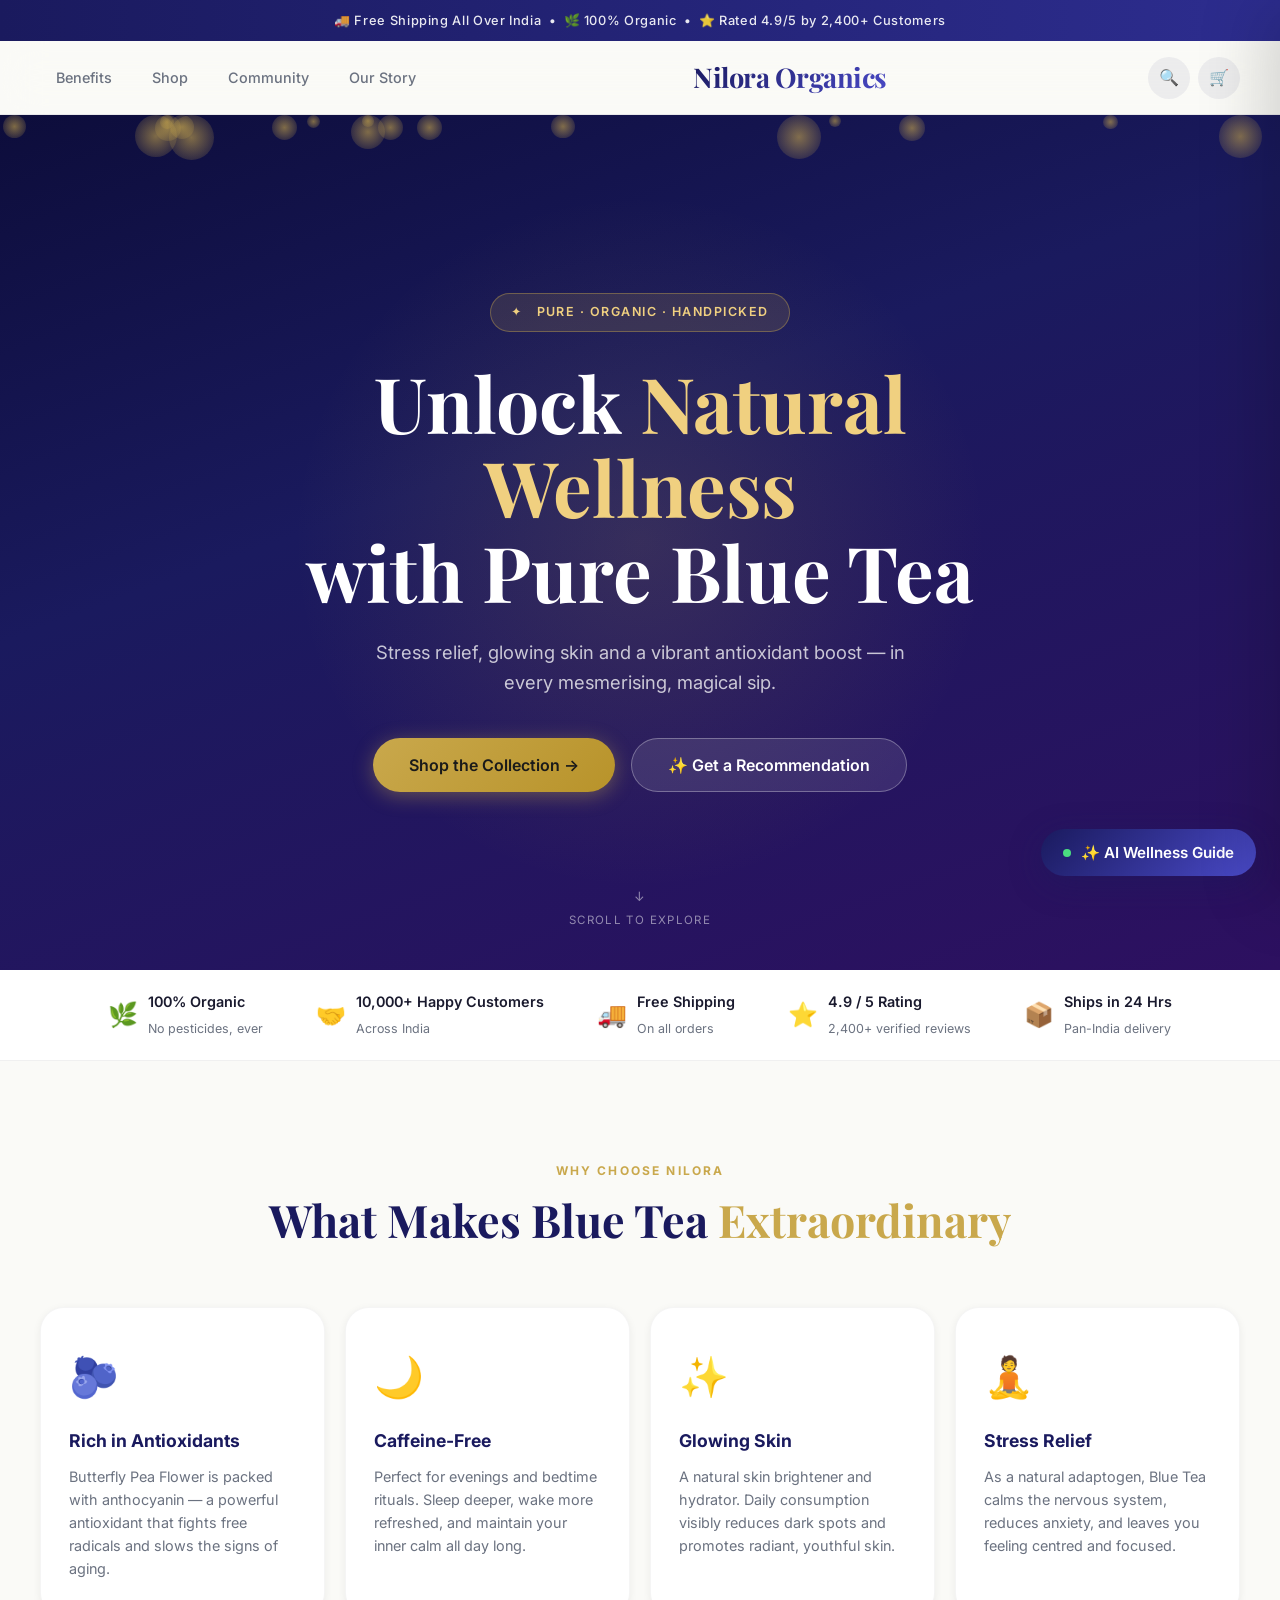
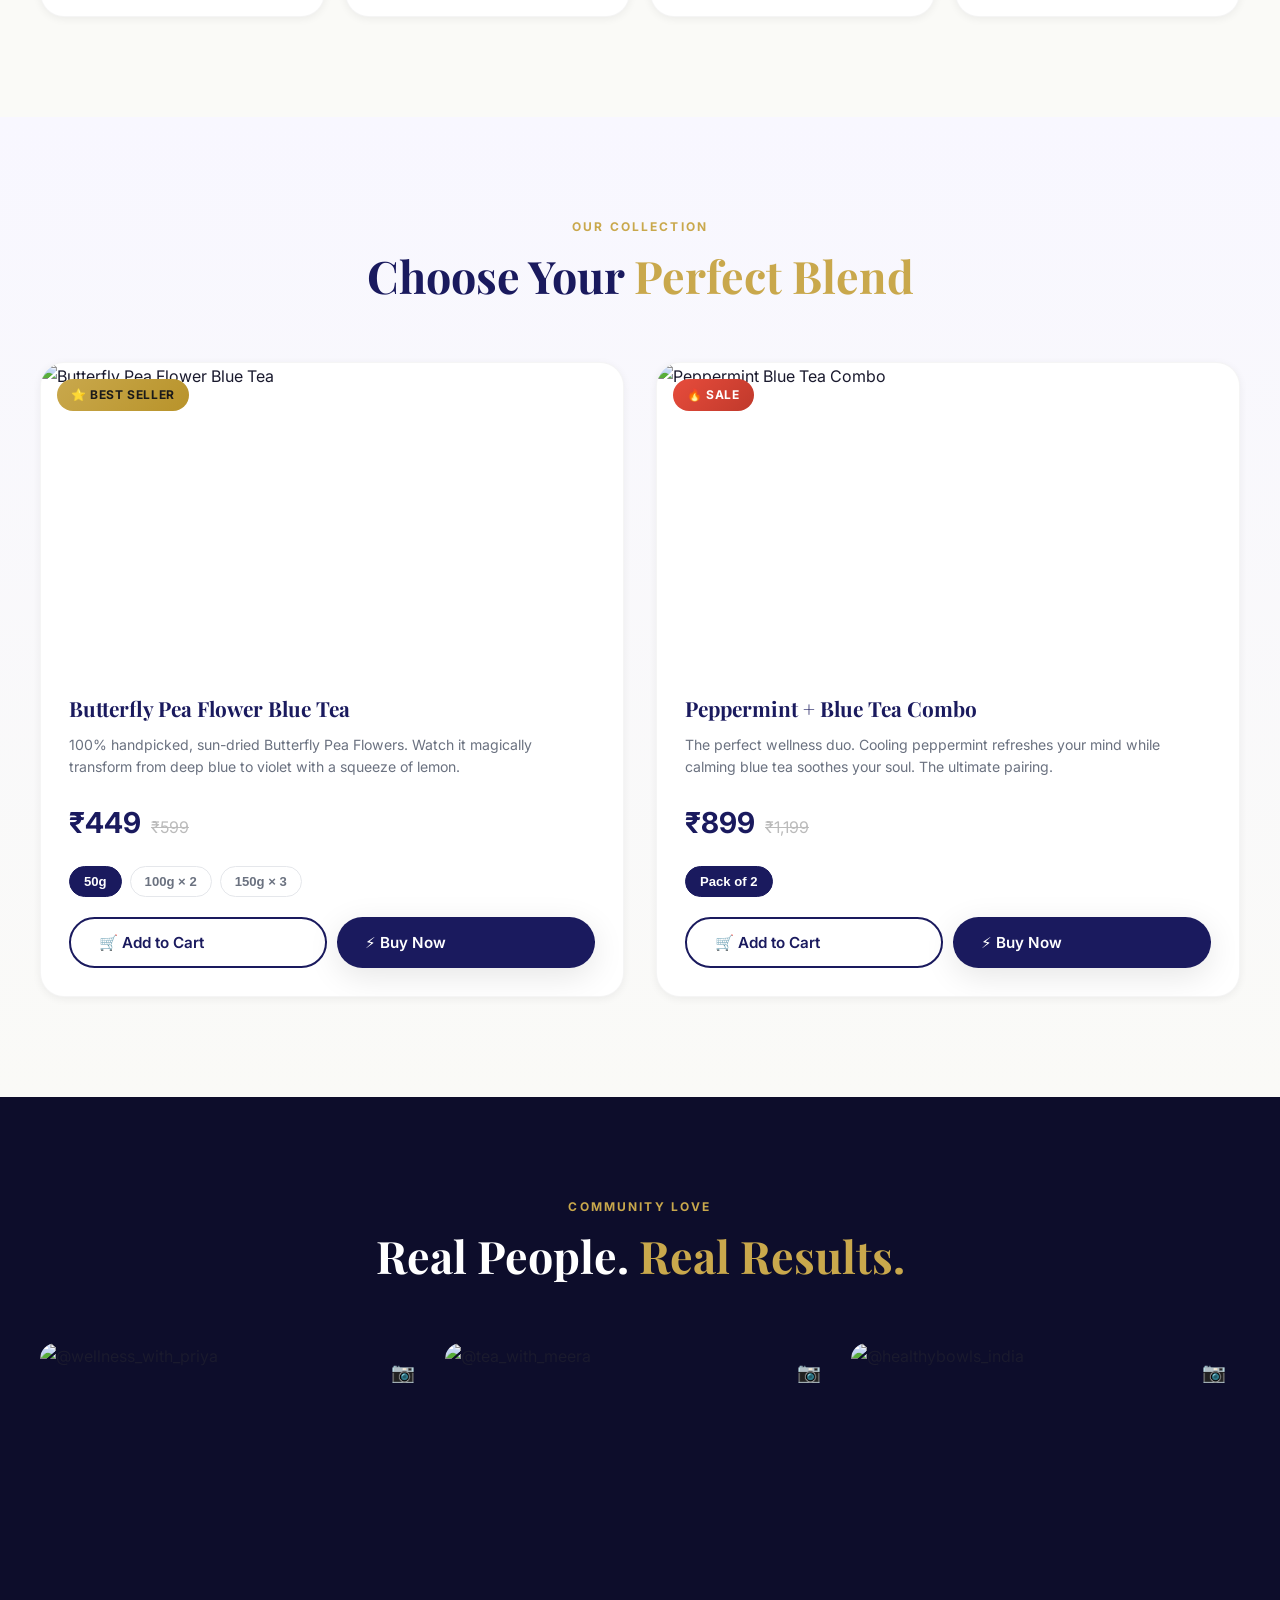
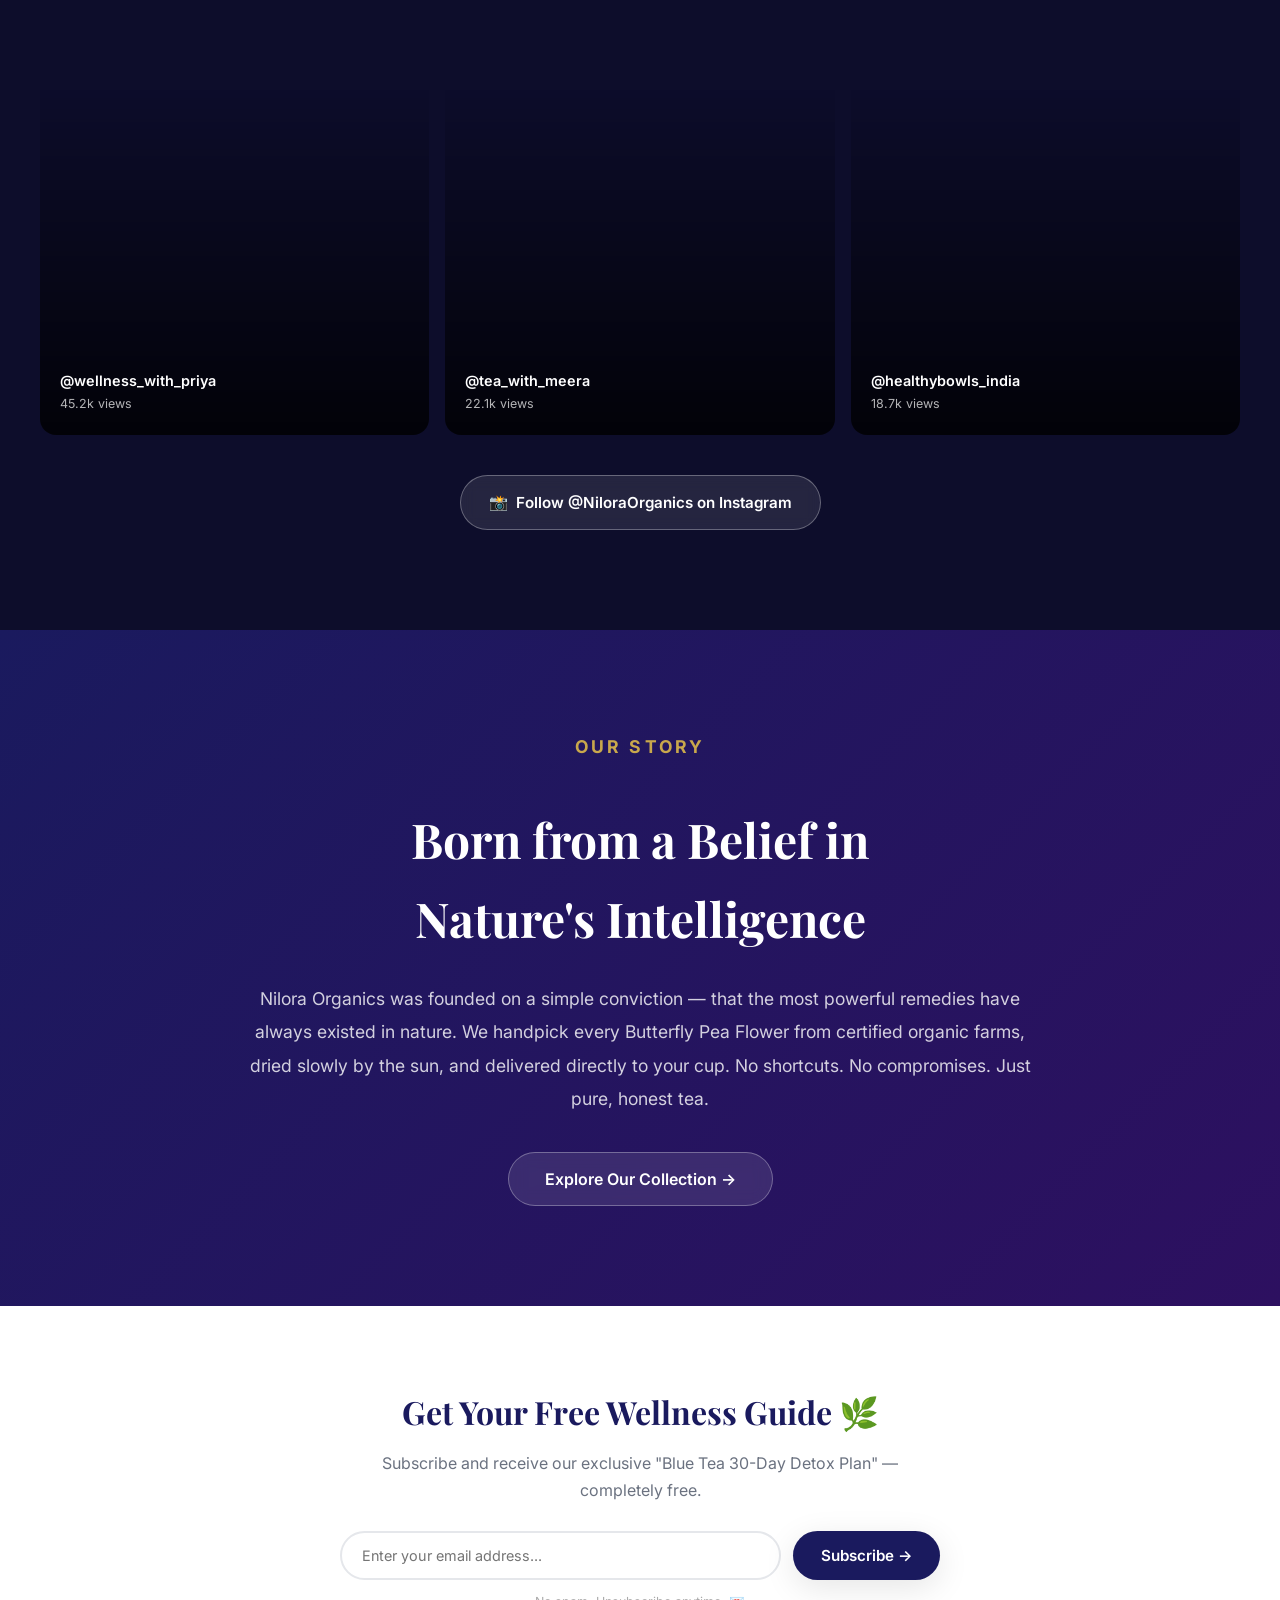
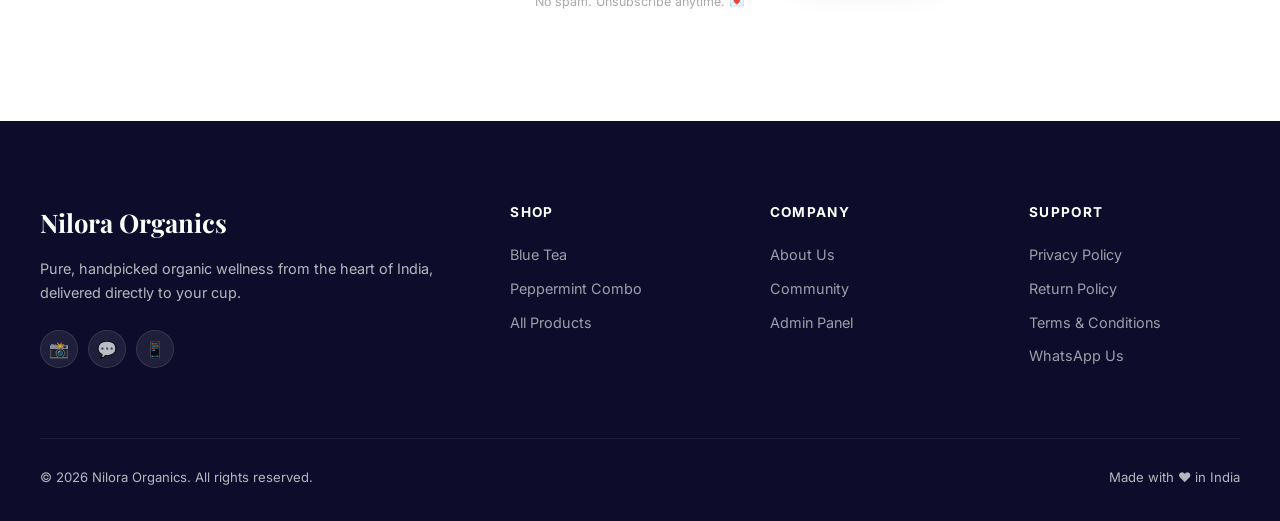
==== commit 756b2812: "feat: complete premium UI overhaul - glassmorphism, particles, animations, scroll reveal, premium ad" ====
--- a/index.html
+++ b/index.html
@@ -3,21 +3,22 @@
 <head>
 <meta charset="UTF-8">
 <meta name="viewport" content="width=device-width, initial-scale=1.0">
-<title>Nilora Organics - Pure Blue Tea & Wellness</title>
-<meta name="description" content="Discover natural wellness with Nilora Organics. Shop our premium Butterfly Pea Flower Tea (Blue Tea) and Peppermint blends. Free shipping across India.">
-<link href="https://fonts.googleapis.com/css2?family=Inter:wght@400;500;600&family=Playfair+Display:wght@500;700&display=swap" rel="stylesheet">
+<title>Nilora Organics — Pure Blue Tea & Wellness</title>
+<meta name="description" content="Discover natural wellness with Nilora Organics. Shop premium Butterfly Pea Flower Blue Tea and Peppermint blends. Free shipping across India.">
+<meta property="og:title" content="Nilora Organics — Pure Blue Tea & Wellness">
+<meta property="og:description" content="Natural wellness in every sip. 100% organic Blue Tea harvested from India's finest farms.">
+<link href="https://fonts.googleapis.com/css2?family=Inter:wght@400;500;600;700&family=Playfair+Display:wght@500;700&display=swap" rel="stylesheet">
 <link rel="stylesheet" href="styles.css">
 </head>
 <body>
 
-<!-- Toast Notification -->
 <div id="toast"></div>
 
-<!-- Top Bar -->
-<div class="top-bar">🚚 Free Shipping all Over India &nbsp;|&nbsp; 🌿 100% Organic &nbsp;|&nbsp; ⭐ 10,000+ Happy Customers</div>
-
-<!-- Smart Sticky Header -->
-<header class="smart-header">
+<!-- TOP BAR -->
+<div class="top-bar">🚚 Free Shipping All Over India &nbsp;&bull;&nbsp; 🌿 100% Organic &nbsp;&bull;&nbsp; ⭐ Rated 4.9/5 by 2,400+ Customers</div>
+
+<!-- HEADER -->
+<header class="smart-header" id="site-header">
   <div class="header-container">
     <nav class="nav-links desktop-only">
       <a href="#benefits">Benefits</a>
@@ -25,256 +26,361 @@
       <a href="#reels">Community</a>
       <a href="#story">Our Story</a>
     </nav>
-    <div class="logo"><span onclick="window.scrollTo(0,0)" style="cursor:pointer;font-family:'Playfair Display',serif;color:#0A2F82;font-size:1.8rem;font-weight:700">Nilora Organics</span></div>
+    <span class="logo-text" onclick="window.scrollTo({top:0,behavior:'smooth'})">Nilora Organics</span>
     <div class="header-actions">
-      <button class="icon-btn" onclick="openSearch()" aria-label="Search" title="Search">🔍</button>
-      <button class="icon-btn" onclick="toggleCart()" aria-label="Cart" title="Cart">🛒 <span class="cart-count" id="cart-count">0</span></button>
+      <button class="icon-btn" onclick="openSearch()" aria-label="Search">🔍</button>
+      <button class="icon-btn" onclick="toggleCart()" aria-label="Cart" style="position:relative;">
+        🛒 <span class="cart-badge" id="cart-count">0</span>
+      </button>
     </div>
   </div>
 </header>
 
-<!-- Search Modal -->
-<div class="modal" id="search-modal">
-  <div class="modal-content">
-    <button class="modal-close" onclick="closeSearch()">✖</button>
-    <h3 style="margin-bottom:16px;color:#0A2F82;font-family:'Playfair Display',serif;">Search Products</h3>
-    <input type="text" id="search-input" class="admin-input" placeholder="Try 'sleep', 'skin', 'stress', 'blue tea'..." oninput="runSearch(this.value)">
-    <div id="search-results" style="margin-top:12px;"></div>
-  </div>
-</div>
-
-<!-- Hero Section -->
+<!-- HERO -->
 <section class="hero">
+  <div class="hero-particles" id="particles"></div>
+  <div class="hero-bg"></div>
+  <div class="hero-glow"></div>
   <div class="hero-content">
-    <p style="color:rgba(255,255,255,0.8);font-size:0.9rem;letter-spacing:2px;text-transform:uppercase;margin-bottom:12px;">Pure · Organic · Handpicked</p>
-    <h1 class="hero-title">Unlock Natural Wellness with Pure Blue Tea</h1>
-    <p class="hero-subtitle">Stress relief, glowing skin & antioxidant boost — in every mesmerizing sip.</p>
-    <div style="display:flex;gap:16px;justify-content:center;flex-wrap:wrap;">
-      <button class="btn btn-primary btn-large" onclick="document.getElementById('shop').scrollIntoView({behavior:'smooth'})">Shop the Collection</button>
-      <button class="btn" style="background:rgba(255,255,255,0.15);color:white;border:1px solid rgba(255,255,255,0.4);backdrop-filter:blur(4px);" onclick="toggleAIChat()">✨ Get a Recommendation</button>
-    </div>
-  </div>
-</section>
-
-<!-- Social Proof Bar -->
-<div class="social-proof">
-  ⭐⭐⭐⭐⭐ &nbsp;4.9/5 from 2,400+ Reviews &nbsp;|&nbsp; 🌿 No Artificial Flavors &nbsp;|&nbsp; ☕ Caffeine-Free &nbsp;|&nbsp; 📦 Ships in 24 Hours
-</div>
-
-<!-- Benefits Bento Grid -->
-<section id="benefits" class="benefits-section">
-  <h2 class="section-title">Why Nilora Blue Tea?</h2>
-  <div class="bento-grid">
-    <div class="bento-card">
-      <div style="font-size:2rem;margin-bottom:12px;">🫐</div>
-      <h3 style="color:#0A2F82;margin-bottom:8px;">Rich in Antioxidants</h3>
-      <p style="color:#6C6C6C;">Packed with anthocyanin to fight free radicals and slow aging.</p>
-    </div>
-    <div class="bento-card">
-      <div style="font-size:2rem;margin-bottom:12px;">🌙</div>
-      <h3 style="color:#0A2F82;margin-bottom:8px;">Caffeine-Free</h3>
-      <p style="color:#6C6C6C;">Perfect for evenings. Sleep deeper and wake refreshed.</p>
-    </div>
-    <div class="bento-card">
-      <div style="font-size:2rem;margin-bottom:12px;">✨</div>
-      <h3 style="color:#0A2F82;margin-bottom:8px;">Glowing Skin</h3>
-      <p style="color:#6C6C6C;">Natural skin brightener that hydrates from within.</p>
-    </div>
-    <div class="bento-card">
-      <div style="font-size:2rem;margin-bottom:12px;">🧘</div>
-      <h3 style="color:#0A2F82;margin-bottom:8px;">Stress Relief</h3>
-      <p style="color:#6C6C6C;">A natural adaptogen that calms your mind and reduces anxiety.</p>
-    </div>
-  </div>
-</section>
-
-<!-- Shop Section -->
-<section id="shop" class="shop-section">
-  <h2 class="section-title">Our Signature Blends</h2>
-  <div class="product-grid">
-
-    <!-- Product 1: Blue Tea -->
-    <div class="product-card">
-      <div class="product-image blue-tea-img">
-        <span class="badge">⭐ Best Seller</span>
-      </div>
-      <div class="product-info">
-        <h3>Butterfly Pea Flower Blue Tea</h3>
-        <p style="color:#6C6C6C;font-size:0.9rem;margin-bottom:12px;">100% handpicked, organic. Watch it magically change colour.</p>
-        <p class="price" id="price-blue">₹449</p>
-        <div class="size-toggles" id="toggles-blue">
-          <button class="size-btn active" onclick="updatePrice('blue',449,this,'Butterfly Pea Flower Blue Tea 50g',1)">50g</button>
-          <button class="size-btn" onclick="updatePrice('blue',749,this,'Butterfly Pea Flower Blue Tea 100g (Pack of 2)',2)">100g (Pack of 2)</button>
-          <button class="size-btn" onclick="updatePrice('blue',1099,this,'Butterfly Pea Flower Blue Tea 150g (Pack of 3)',3)">150g (Pack of 3)</button>
-        </div>
-        <button class="btn btn-primary w-100" onclick="addToCart('blue')">Add to Cart 🛒</button>
-        <button class="btn btn-secondary w-100 mt-4" onclick="buyNow('blue')">⚡ Buy Now</button>
-      </div>
-    </div>
-
-    <!-- Product 2: Peppermint Combo -->
-    <div class="product-card">
-      <div class="product-image peppermint-tea-img">
-        <span class="badge" style="background:#e74c3c;">🔥 Sale</span>
-      </div>
-      <div class="product-info">
-        <h3>Peppermint + Blue Tea Combo</h3>
-        <p style="color:#6C6C6C;font-size:0.9rem;margin-bottom:12px;">The perfect wellness duo. Refreshing peppermint meets calming blue.</p>
-        <p class="price" id="price-combo">₹899</p>
-        <div class="size-toggles">
-          <button class="size-btn active" onclick="updatePrice('combo',899,this,'Peppermint + Blue Tea Combo (Pack of 2)',2)">Pack of 2</button>
-        </div>
-        <button class="btn btn-primary w-100" onclick="addToCart('combo')">Add to Cart 🛒</button>
-        <button class="btn btn-secondary w-100 mt-4" onclick="buyNow('combo')">⚡ Buy Now</button>
-      </div>
-    </div>
-
-  </div>
-</section>
-
-<!-- Instagram Reels Section -->
-<section id="reels" class="reels-section">
-  <h2 class="section-title">Real Experiences 📱</h2>
-  <p style="text-align:center;color:#6C6C6C;margin-bottom:40px;">Join thousands of wellness lovers sharing their Nilora moments</p>
-  <div class="reels-grid">
-    <div class="reel-item">
-      <img src="https://images.unsplash.com/photo-1571934811356-5cc061b6821f?auto=format&fit=crop&w=400&h=700" class="dummy-reel" alt="Customer Experience 1">
-      <div class="ig-overlay">
-        <span>▶</span>
-        <span>@wellness_with_priya</span>
-      </div>
-      <div style="position:absolute;top:15px;right:15px;color:white;font-size:1.5rem;">📷</div>
-    </div>
-    <div class="reel-item">
-      <img src="https://images.unsplash.com/photo-1556679343-c7306c1976bc?auto=format&fit=crop&w=400&h=700" class="dummy-reel" alt="Customer Experience 2">
-      <div class="ig-overlay">
-        <span>▶</span>
-        <span>@tea_with_meera</span>
-      </div>
-      <div style="position:absolute;top:15px;right:15px;color:white;font-size:1.5rem;">📷</div>
-    </div>
-    <div class="reel-item">
-      <img src="https://images.unsplash.com/photo-1517867065801-e20f409696b0?auto=format&fit=crop&w=400&h=700" class="dummy-reel" alt="Customer Experience 3">
-      <div class="ig-overlay">
-        <span>▶</span>
-        <span>@healthybowls_india</span>
-      </div>
-      <div style="position:absolute;top:15px;right:15px;color:white;font-size:1.5rem;">📷</div>
-    </div>
-  </div>
-  <div style="text-align:center;margin-top:30px;">
-    <a href="https://instagram.com" target="_blank" class="btn btn-secondary">Follow us @NiloraOrganics on Instagram</a>
-  </div>
-</section>
-
-<!-- Our Story -->
-<section id="story" style="background:#0A2F82;color:white;padding:80px 20px;text-align:center;margin-top:60px;">
-  <h2 style="font-family:'Playfair Display',serif;font-size:2.5rem;margin-bottom:20px;">Our Story</h2>
-  <p style="max-width:700px;margin:0 auto;font-size:1.1rem;opacity:0.9;line-height:1.8;">Nilora Organics was born from a simple belief — that nature holds the most powerful remedies. We handpick every Butterfly Pea Flower from organic farms and bring it directly to your cup, preserving every drop of its healing magic.</p>
-</section>
-
-<!-- AI Wellness Concierge -->
+    <div class="hero-badge">✦ &nbsp; Pure · Organic · Handpicked</div>
+    <h1 class="hero-title">Unlock <span>Natural Wellness</span><br>with Pure Blue Tea</h1>
+    <p class="hero-subtitle">Stress relief, glowing skin and a vibrant antioxidant boost — in every mesmerising, magical sip.</p>
+    <div class="hero-ctas">
+      <button class="btn btn-primary btn-lg" onclick="document.getElementById('shop').scrollIntoView({behavior:'smooth'})">
+        Shop the Collection →
+      </button>
+      <button class="btn btn-ghost btn-lg" onclick="toggleAIChat()">
+        ✨ Get a Recommendation
+      </button>
+    </div>
+  </div>
+  <div class="hero-scroll-indicator">
+    <div>↓</div>
+    <div style="margin-top:4px;font-size:0.72rem;letter-spacing:0.12em;text-transform:uppercase;">Scroll to explore</div>
+  </div>
+</section>
+
+<!-- TRUST BAR -->
+<div class="trust-bar">
+  <div class="trust-bar-inner">
+    <div class="trust-item">
+      <span class="trust-icon">🌿</span>
+      <div class="trust-text"><strong>100% Organic</strong><span>No pesticides, ever</span></div>
+    </div>
+    <div class="trust-item">
+      <span class="trust-icon">🤝</span>
+      <div class="trust-text"><strong>10,000+ Happy Customers</strong><span>Across India</span></div>
+    </div>
+    <div class="trust-item">
+      <span class="trust-icon">🚚</span>
+      <div class="trust-text"><strong>Free Shipping</strong><span>On all orders</span></div>
+    </div>
+    <div class="trust-item">
+      <span class="trust-icon">⭐</span>
+      <div class="trust-text"><strong>4.9 / 5 Rating</strong><span>2,400+ verified reviews</span></div>
+    </div>
+    <div class="trust-item">
+      <span class="trust-icon">📦</span>
+      <div class="trust-text"><strong>Ships in 24 Hrs</strong><span>Pan-India delivery</span></div>
+    </div>
+  </div>
+</div>
+
+<!-- BENEFITS -->
+<section id="benefits" class="section">
+  <div class="section-inner">
+    <p class="section-label reveal">Why Choose Nilora</p>
+    <h2 class="section-title reveal">What Makes Blue Tea <span>Extraordinary</span></h2>
+    <div class="bento-grid">
+      <div class="bento-card reveal">
+        <span class="bento-emoji">🫐</span>
+        <h3>Rich in Antioxidants</h3>
+        <p>Butterfly Pea Flower is packed with anthocyanin — a powerful antioxidant that fights free radicals and slows the signs of aging.</p>
+      </div>
+      <div class="bento-card reveal">
+        <span class="bento-emoji">🌙</span>
+        <h3>Caffeine-Free</h3>
+        <p>Perfect for evenings and bedtime rituals. Sleep deeper, wake more refreshed, and maintain your inner calm all day long.</p>
+      </div>
+      <div class="bento-card reveal">
+        <span class="bento-emoji">✨</span>
+        <h3>Glowing Skin</h3>
+        <p>A natural skin brightener and hydrator. Daily consumption visibly reduces dark spots and promotes radiant, youthful skin.</p>
+      </div>
+      <div class="bento-card reveal">
+        <span class="bento-emoji">🧘</span>
+        <h3>Stress Relief</h3>
+        <p>As a natural adaptogen, Blue Tea calms the nervous system, reduces anxiety, and leaves you feeling centred and focused.</p>
+      </div>
+    </div>
+  </div>
+</section>
+
+<!-- SHOP -->
+<section id="shop" class="section products-bg">
+  <div class="section-inner">
+    <p class="section-label reveal">Our Collection</p>
+    <h2 class="section-title reveal">Choose Your <span>Perfect Blend</span></h2>
+    <div class="product-grid">
+
+      <!-- PRODUCT 1 -->
+      <div class="product-card reveal">
+        <div class="product-image-wrap">
+          <img src="https://images.unsplash.com/photo-1544787219-7f47ccb76574?auto=format&fit=crop&w=700&h=500" alt="Butterfly Pea Flower Blue Tea" loading="lazy">
+          <span class="product-badge badge-gold">⭐ Best Seller</span>
+        </div>
+        <div class="product-info">
+          <h3 class="product-name">Butterfly Pea Flower Blue Tea</h3>
+          <p class="product-desc">100% handpicked, sun-dried Butterfly Pea Flowers. Watch it magically transform from deep blue to violet with a squeeze of lemon.</p>
+          <div class="price-row">
+            <span class="price" id="price-blue">₹449</span>
+            <span class="price-original" id="orig-blue">₹599</span>
+          </div>
+          <div class="size-toggles" id="toggles-blue">
+            <button class="size-btn active" onclick="updateVariant('blue',449,599,this,'Butterfly Pea Flower Blue Tea — 50g',1)">50g</button>
+            <button class="size-btn" onclick="updateVariant('blue',749,999,this,'Butterfly Pea Flower Blue Tea — 100g (Pack of 2)',2)">100g × 2</button>
+            <button class="size-btn" onclick="updateVariant('blue',1099,1499,this,'Butterfly Pea Flower Blue Tea — 150g (Pack of 3)',3)">150g × 3</button>
+          </div>
+          <div class="product-actions">
+            <button class="btn btn-outline" onclick="addToCart('blue')">🛒 Add to Cart</button>
+            <button class="btn btn-dark" onclick="buyNow('blue')">⚡ Buy Now</button>
+          </div>
+        </div>
+      </div>
+
+      <!-- PRODUCT 2 -->
+      <div class="product-card reveal">
+        <div class="product-image-wrap">
+          <img src="https://images.unsplash.com/photo-1564890369478-c89ca6d9cde9?auto=format&fit=crop&w=700&h=500" alt="Peppermint Blue Tea Combo" loading="lazy">
+          <span class="product-badge badge-red">🔥 Sale</span>
+        </div>
+        <div class="product-info">
+          <h3 class="product-name">Peppermint + Blue Tea Combo</h3>
+          <p class="product-desc">The perfect wellness duo. Cooling peppermint refreshes your mind while calming blue tea soothes your soul. The ultimate pairing.</p>
+          <div class="price-row">
+            <span class="price" id="price-combo">₹899</span>
+            <span class="price-original" id="orig-combo">₹1,199</span>
+          </div>
+          <div class="size-toggles" id="toggles-combo">
+            <button class="size-btn active" onclick="updateVariant('combo',899,1199,this,'Peppermint + Blue Tea Combo (Pack of 2)',2)">Pack of 2</button>
+          </div>
+          <div class="product-actions">
+            <button class="btn btn-outline" onclick="addToCart('combo')">🛒 Add to Cart</button>
+            <button class="btn btn-dark" onclick="buyNow('combo')">⚡ Buy Now</button>
+          </div>
+        </div>
+      </div>
+
+    </div>
+  </div>
+</section>
+
+<!-- INSTAGRAM REELS -->
+<section id="reels" class="section reels-section">
+  <div class="section-inner">
+    <p class="section-label reveal">Community Love</p>
+    <h2 class="section-title reveal">Real People. <span>Real Results.</span></h2>
+    <div class="reels-grid">
+      <div class="reel-card reveal">
+        <img src="https://images.unsplash.com/photo-1571934811356-5cc061b6821f?auto=format&fit=crop&w=400&h=700" class="reel-img" alt="@wellness_with_priya">
+        <div class="reel-play">▶</div>
+        <div class="reel-overlay">
+          <div class="reel-username">@wellness_with_priya</div>
+          <div class="reel-views">45.2k views</div>
+        </div>
+        <div class="reel-ig-icon">📷</div>
+      </div>
+      <div class="reel-card reveal">
+        <img src="https://images.unsplash.com/photo-1556679343-c7306c1976bc?auto=format&fit=crop&w=400&h=700" class="reel-img" alt="@tea_with_meera">
+        <div class="reel-play">▶</div>
+        <div class="reel-overlay">
+          <div class="reel-username">@tea_with_meera</div>
+          <div class="reel-views">22.1k views</div>
+        </div>
+        <div class="reel-ig-icon">📷</div>
+      </div>
+      <div class="reel-card reveal">
+        <img src="https://images.unsplash.com/photo-1517867065801-e20f409696b0?auto=format&fit=crop&w=400&h=700" class="reel-img" alt="@healthybowls_india">
+        <div class="reel-play">▶</div>
+        <div class="reel-overlay">
+          <div class="reel-username">@healthybowls_india</div>
+          <div class="reel-views">18.7k views</div>
+        </div>
+        <div class="reel-ig-icon">📷</div>
+      </div>
+    </div>
+    <div style="text-align:center;margin-top:36px;">
+      <a href="https://instagram.com" target="_blank" rel="noopener" class="btn btn-ghost">📸 &nbsp;Follow @NiloraOrganics on Instagram</a>
+    </div>
+  </div>
+</section>
+
+<!-- STORY -->
+<section id="story" class="story-section">
+  <div class="story-inner reveal">
+    <p class="section-label">Our Story</p>
+    <h2>Born from a Belief in<br>Nature's Intelligence</h2>
+    <p>Nilora Organics was founded on a simple conviction — that the most powerful remedies have always existed in nature. We handpick every Butterfly Pea Flower from certified organic farms, dried slowly by the sun, and delivered directly to your cup. No shortcuts. No compromises. Just pure, honest tea.</p>
+    <button class="btn btn-ghost btn-lg" onclick="document.getElementById('shop').scrollIntoView({behavior:'smooth'})">Explore Our Collection →</button>
+  </div>
+</section>
+
+<!-- NEWSLETTER -->
+<section class="newsletter-section">
+  <div class="newsletter-inner reveal">
+    <h2>Get Your Free Wellness Guide 🌿</h2>
+    <p>Subscribe and receive our exclusive "Blue Tea 30-Day Detox Plan" — completely free.</p>
+    <form class="newsletter-form" onsubmit="subscribeNewsletter(event)">
+      <input type="email" class="newsletter-form input" placeholder="Enter your email address..." required style="flex:1;padding:14px 20px;border:2px solid #e5e7eb;border-radius:50px;font-family:var(--font-sans);font-size:0.9rem;outline:none;">
+      <button class="btn btn-dark" type="submit">Subscribe →</button>
+    </form>
+    <p style="font-size:0.78rem;color:#aaa;margin-top:12px;">No spam. Unsubscribe anytime. 💌</p>
+  </div>
+</section>
+
+<!-- FOOTER -->
+<footer>
+  <div class="footer-inner">
+    <div class="footer-brand">
+      <span class="footer-logo">Nilora Organics</span>
+      <p class="footer-tagline">Pure, handpicked organic wellness from the heart of India, delivered directly to your cup.</p>
+      <div class="footer-social">
+        <a class="social-btn" href="https://instagram.com" target="_blank" aria-label="Instagram">📸</a>
+        <a class="social-btn" href="https://facebook.com" target="_blank" aria-label="Facebook">💬</a>
+        <a class="social-btn" href="https://wa.me/91" target="_blank" aria-label="WhatsApp">📱</a>
+      </div>
+    </div>
+    <div class="footer-col">
+      <h4>Shop</h4>
+      <a href="#shop">Blue Tea</a>
+      <a href="#shop">Peppermint Combo</a>
+      <a href="#shop">All Products</a>
+    </div>
+    <div class="footer-col">
+      <h4>Company</h4>
+      <a href="#story">About Us</a>
+      <a href="#reels">Community</a>
+      <a href="admin.html">Admin Panel</a>
+    </div>
+    <div class="footer-col">
+      <h4>Support</h4>
+      <a href="#">Privacy Policy</a>
+      <a href="#">Return Policy</a>
+      <a href="#">Terms & Conditions</a>
+      <a href="https://wa.me/91" target="_blank">WhatsApp Us</a>
+    </div>
+  </div>
+  <div class="footer-bottom">
+    <span>&copy; 2026 Nilora Organics. All rights reserved.</span>
+    <span>Made with ❤️ in India</span>
+  </div>
+</footer>
+
+<!-- AI WIDGET -->
 <div id="ai-assistant-widget">
-  <button class="ai-button" onclick="toggleAIChat()">
-    <span>✨</span> AI Guide
+  <button class="ai-fab" onclick="toggleAIChat()">
+    <span class="ai-fab-dot"></span>
+    ✨ AI Wellness Guide
   </button>
   <div id="ai-chat-window" class="chat-window hidden">
     <div class="chat-header">
       <h4>✨ Nilora Wellness Assistant</h4>
-      <button style="background:none;border:none;color:white;cursor:pointer;font-size:1.2rem;" onclick="toggleAIChat()">✖</button>
+      <button class="chat-close-btn" onclick="toggleAIChat()">✖</button>
     </div>
     <div class="chat-body" id="chat-body">
-      <div class="bot-msg">Hi! 👋 I'm your wellness guide. Tell me your health goal — better sleep, glowing skin, or stress relief?</div>
-    </div>
-    <div class="chat-input">
+      <div class="bot-msg">Hi! 👋 I'm your personal wellness guide. Tell me your health goal — better sleep, glowing skin, or reducing stress?</div>
+    </div>
+    <div class="chat-input-row">
       <input type="text" id="ai-input" placeholder="E.g. I want glowing skin...">
-      <button onclick="handleAIQuery()">➤</button>
-    </div>
-  </div>
-</div>
-
-<!-- Slide-out Cart Drawer -->
-<div id="cart-overlay" class="cart-overlay" onclick="toggleCart()"></div>
-<div id="cart-drawer" class="cart-drawer">
+      <button class="chat-send-btn" onclick="handleAIQuery()">➤</button>
+    </div>
+  </div>
+</div>
+
+<!-- CART OVERLAY -->
+<div class="cart-overlay" id="cart-overlay" onclick="toggleCart()"></div>
+<!-- CART DRAWER -->
+<div class="cart-drawer" id="cart-drawer">
   <div class="cart-header">
-    <h3>🛒 Your Cart</h3>
-    <button style="background:none;border:none;font-size:1.5rem;cursor:pointer;" onclick="toggleCart()">✖</button>
+    <h3>Your Cart 🛒</h3>
+    <button class="cart-close" onclick="toggleCart()">✖</button>
   </div>
   <div class="cart-items" id="cart-items">
-    <p style="color:#aaa;text-align:center;margin-top:40px;">Your cart is empty. Add something beautiful! 🌿</p>
+    <div class="cart-empty">
+      <span class="cart-empty-icon">🫖</span>
+      <p>Your cart feels empty.</p>
+      <p style="font-size:0.85rem;">Add a beautiful blend to begin!</p>
+    </div>
   </div>
   <div class="cart-footer">
-    <div style="display:flex;justify-content:space-between;margin-bottom:16px;font-weight:600;font-size:1.1rem;">
-      <span>Total</span>
-      <span id="cart-total">₹0</span>
-    </div>
-    <button class="btn btn-primary w-100" onclick="openCheckout()">Proceed to Checkout ➤</button>
-    <button class="btn btn-secondary w-100 mt-4" onclick="toggleCart()">Continue Shopping</button>
-  </div>
-</div>
-
-<!-- Checkout Modal -->
+    <div class="cart-total-row">
+      <span class="cart-total-label">Subtotal</span>
+      <span class="cart-total-value" id="cart-total">₹0</span>
+    </div>
+    <p class="cart-shipping">🚚 Free shipping included on your order!</p>
+    <button class="btn btn-dark w-100" onclick="openCheckout()">Proceed to Checkout →</button>
+    <button class="btn btn-outline w-100 mt-4" onclick="toggleCart()">Continue Shopping</button>
+  </div>
+</div>
+
+<!-- SEARCH MODAL -->
+<div class="modal" id="search-modal">
+  <div class="modal-backdrop" onclick="closeSearch()"></div>
+  <div class="modal-box">
+    <button class="modal-close" onclick="closeSearch()">✖</button>
+    <h3 style="font-family:var(--font-serif);color:var(--primary);font-size:1.4rem;">Search Products</h3>
+    <input type="text" id="search-input" class="search-input" placeholder="Try 'sleep', 'skin', 'blue tea', 'stress'..." oninput="runSearch(this.value)">
+    <div id="search-results"></div>
+  </div>
+</div>
+
+<!-- CHECKOUT MODAL -->
 <div class="modal" id="checkout-modal">
-  <div class="modal-content" style="max-width:600px;">
+  <div class="modal-backdrop" onclick="closeCheckout()"></div>
+  <div class="modal-box checkout-box">
     <button class="modal-close" onclick="closeCheckout()">✖</button>
-    <h3 style="color:#0A2F82;font-family:'Playfair Display',serif;margin-bottom:20px;">Secure Checkout</h3>
-    <div style="display:grid;grid-template-columns:1fr 1fr;gap:12px;">
-      <input class="admin-input" style="margin:0;" placeholder="First Name" id="co-fname">
-      <input class="admin-input" style="margin:0;" placeholder="Last Name" id="co-lname">
-      <input class="admin-input" style="margin:0;grid-column:span 2;" placeholder="Email Address" id="co-email" type="email">
-      <input class="admin-input" style="margin:0;grid-column:span 2;" placeholder="Phone Number" id="co-phone" type="tel">
-      <input class="admin-input" style="margin:0;grid-column:span 2;" placeholder="Full Delivery Address" id="co-addr">
-      <input class="admin-input" style="margin:0;" placeholder="City" id="co-city">
-      <input class="admin-input" style="margin:0;" placeholder="PIN Code" id="co-pin">
-    </div>
-    <h4 style="margin:20px 0 12px;">Choose Payment</h4>
-    <div style="display:flex;flex-direction:column;gap:10px;" id="payment-options">
-      <label style="display:flex;align-items:center;gap:10px;padding:12px;border:1px solid #ddd;border-radius:8px;cursor:pointer;">
-        <input type="radio" name="payment" value="upi" checked> 💡 UPI / QR Code (PhonePe, Paytm, GPay)
+    <h3>🔒 Secure Checkout</h3>
+    <div class="form-grid">
+      <input class="form-input" placeholder="First Name" id="co-fname">
+      <input class="form-input" placeholder="Last Name" id="co-lname">
+      <input class="form-input full" placeholder="Email Address" id="co-email" type="email">
+      <input class="form-input full" placeholder="Phone Number" id="co-phone" type="tel">
+      <input class="form-input full" placeholder="Full Delivery Address" id="co-addr">
+      <input class="form-input" placeholder="City" id="co-city">
+      <input class="form-input" placeholder="PIN Code" id="co-pin">
+    </div>
+    <h4 style="font-size:1rem;font-weight:700;color:var(--text);margin-bottom:14px;">Choose Payment Method</h4>
+    <div class="payment-options">
+      <label class="payment-option">
+        <input type="radio" name="payment" value="upi" checked>
+        <span class="payment-icon">💡</span>
+        <div class="payment-label"><strong>UPI / QR Code</strong><span>PhonePe, Paytm, Google Pay, BHIM</span></div>
       </label>
-      <label style="display:flex;align-items:center;gap:10px;padding:12px;border:1px solid #ddd;border-radius:8px;cursor:pointer;">
-        <input type="radio" name="payment" value="card"> 💳 Credit / Debit Card
+      <label class="payment-option">
+        <input type="radio" name="payment" value="card">
+        <span class="payment-icon">💳</span>
+        <div class="payment-label"><strong>Credit / Debit Card</strong><span>Visa, Mastercard, RuPay</span></div>
       </label>
-      <label style="display:flex;align-items:center;gap:10px;padding:12px;border:1px solid #ddd;border-radius:8px;cursor:pointer;">
-        <input type="radio" name="payment" value="cod"> 💵 Cash on Delivery
+      <label class="payment-option">
+        <input type="radio" name="payment" value="cod">
+        <span class="payment-icon">💵</span>
+        <div class="payment-label"><strong>Cash on Delivery</strong><span>Pay when your order arrives</span></div>
       </label>
-      <label style="display:flex;align-items:center;gap:10px;padding:12px;border:1px solid #ddd;border-radius:8px;cursor:pointer;">
-        <input type="radio" name="payment" value="netbanking"> 🏦 Net Banking
+      <label class="payment-option">
+        <input type="radio" name="payment" value="netbanking">
+        <span class="payment-icon">🏦</span>
+        <div class="payment-label"><strong>Net Banking</strong><span>All major Indian banks supported</span></div>
       </label>
     </div>
-    <div style="margin-top:20px;padding:16px;background:#f0f4ff;border-radius:8px;">
-      <div style="display:flex;justify-content:space-between;"><span>Cart Total</span><span id="checkout-total" style="font-weight:700;color:#0A2F82;">₹0</span></div>
-      <div style="display:flex;justify-content:space-between;margin-top:6px;"><span>Shipping</span><span style="color:#27ae60;">FREE</span></div>
-    </div>
-    <button class="btn btn-primary w-100 mt-4" style="font-size:1.1rem;padding:16px;" onclick="placeOrder()">🔒 Place Order Securely</button>
-  </div>
-</div>
-
-<!-- Footer -->
-<footer>
-  <div class="footer-content">
-    <div class="footer-col">
-      <h4>Nilora Organics</h4>
-      <p style="color:rgba(255,255,255,0.8);">Pure, handpicked organic wellness from nature to your cup.</p>
-    </div>
-    <div class="footer-col">
-      <h4>Quick Links</h4>
-      <a href="#shop">Shop</a>
-      <a href="#benefits">Benefits</a>
-      <a href="#story">About Us</a>
-      <a href="admin.html">Admin Panel</a>
-    </div>
-    <div class="footer-col">
-      <h4>Policies</h4>
-      <a href="#">Privacy Policy</a>
-      <a href="#">Return Policy</a>
-      <a href="#">Terms & Conditions</a>
-    </div>
-  </div>
-  <div style="text-align:center;margin-top:40px;border-top:1px solid rgba(255,255,255,0.1);padding-top:20px;color:rgba(255,255,255,0.6);font-size:0.9rem;">
-    &copy; 2026 Nilora Organics. All rights reserved. | Made with ❤️ in India
-  </div>
-</footer>
+    <div class="checkout-summary">
+      <div class="checkout-row"><span>Subtotal</span><span id="checkout-total">₹0</span></div>
+      <div class="checkout-row"><span>Shipping</span><span style="color:#22c55e;font-weight:600;">FREE 🎉</span></div>
+      <div class="checkout-row total"><span>Total</span><span id="checkout-total-final">₹0</span></div>
+    </div>
+    <button class="btn btn-dark w-100" style="font-size:1rem;padding:16px;" onclick="placeOrder()">🔒 Place Order Securely</button>
+    <p style="font-size:0.75rem;color:#aaa;text-align:center;margin-top:12px;">🛡️ Your payment information is 100% encrypted and secure.</p>
+  </div>
+</div>
 
 <script src="script.js"></script>
 </body>
--- a/styles.css
+++ b/styles.css
@@ -1,134 +1,599 @@
 :root {
-    --primary: #0A2F82; 
-    --primary-light: #1545A8;
-    --secondary: #8BA888; 
-    --accent: #E5A93D; 
-    --background: #FDFDFD; 
-    --surface: #FFFFFF;
-    --text-dark: #2C2C2C;
-    --text-light: #6C6C6C;
-    --font-heading: 'Playfair Display', serif;
-    --font-ui: 'Inter', sans-serif;
-    --border-radius: 12px;
-}
-
-* { box-sizing: border-box; margin: 0; padding: 0; scroll-behavior: smooth; }
-
-body { font-family: var(--font-ui); background-color: var(--background); color: var(--text-dark); line-height: 1.6; }
-
-/* Utilities */
-.w-100 { width: 100%; }
+  --primary: #1a1a5e;
+  --primary-mid: #2d2d8f;
+  --primary-light: #4a4ac8;
+  --accent: #c9a84c;
+  --accent-light: #f0d080;
+  --sage: #6b8f71;
+  --bg: #fafaf7;
+  --surface: #ffffff;
+  --glass: rgba(255,255,255,0.12);
+  --glass-border: rgba(255,255,255,0.25);
+  --text: #1a1a2e;
+  --text-muted: #6b7280;
+  --font-serif: 'Playfair Display', Georgia, serif;
+  --font-sans: 'Inter', system-ui, sans-serif;
+  --shadow-sm: 0 2px 8px rgba(0,0,0,0.06);
+  --shadow-md: 0 8px 32px rgba(0,0,0,0.10);
+  --shadow-lg: 0 20px 60px rgba(0,0,0,0.15);
+  --shadow-glow: 0 0 40px rgba(74,74,200,0.2);
+  --radius: 16px;
+  --radius-lg: 24px;
+  --transition: all 0.35s cubic-bezier(0.4, 0, 0.2, 1);
+}
+
+* { box-sizing: border-box; margin: 0; padding: 0; }
+html { scroll-behavior: smooth; }
+
+body {
+  font-family: var(--font-sans);
+  background: var(--bg);
+  color: var(--text);
+  line-height: 1.65;
+  overflow-x: hidden;
+}
+
+/* ─── SCROLLBAR ─── */
+::-webkit-scrollbar { width: 6px; }
+::-webkit-scrollbar-track { background: #f1f1f1; }
+::-webkit-scrollbar-thumb { background: var(--primary-light); border-radius: 3px; }
+
+/* ─── TOAST ─── */
+#toast {
+  visibility: hidden; position: fixed; bottom: 30px; left: 50%;
+  transform: translateX(-50%) translateY(20px);
+  background: #1a1a5e; color: white;
+  padding: 14px 28px; border-radius: 50px;
+  font-size: 0.9rem; font-weight: 500;
+  box-shadow: 0 8px 32px rgba(26,26,94,0.35);
+  z-index: 9999; transition: all 0.4s cubic-bezier(0.34,1.56,0.64,1);
+  white-space: nowrap;
+}
+#toast.show { visibility: visible; transform: translateX(-50%) translateY(0); }
+
+/* ─── TOP BAR ─── */
+.top-bar {
+  background: linear-gradient(90deg, #1a1a5e, #2d2d8f, #1a1a5e);
+  background-size: 200% 100%;
+  animation: shimmer 4s linear infinite;
+  color: rgba(255,255,255,0.9);
+  text-align: center; padding: 10px 16px; font-size: 0.8rem;
+  letter-spacing: 0.05em; font-weight: 500;
+}
+@keyframes shimmer { 0%{background-position:200% 0} 100%{background-position:-200% 0} }
+
+/* ─── HEADER ─── */
+.smart-header {
+  position: sticky; top: 0; z-index: 500;
+  background: rgba(250,250,247,0.82);
+  backdrop-filter: blur(20px) saturate(180%);
+  -webkit-backdrop-filter: blur(20px) saturate(180%);
+  border-bottom: 1px solid rgba(26,26,94,0.08);
+  transition: var(--transition);
+}
+.smart-header.scrolled { box-shadow: var(--shadow-md); }
+.header-container {
+  display: flex; align-items: center; justify-content: space-between;
+  padding: 14px 40px; max-width: 1300px; margin: 0 auto;
+}
+.nav-links { display: flex; gap: 8px; }
+.nav-links a {
+  text-decoration: none; color: var(--text-muted);
+  font-size: 0.9rem; font-weight: 500;
+  padding: 8px 16px; border-radius: 50px;
+  transition: var(--transition); position: relative;
+}
+.nav-links a:hover { color: var(--primary); background: rgba(26,26,94,0.06); }
+
+.logo-text {
+  font-family: var(--font-serif); font-size: 1.7rem; font-weight: 700;
+  background: linear-gradient(135deg, var(--primary), var(--primary-light));
+  -webkit-background-clip: text; -webkit-text-fill-color: transparent;
+  background-clip: text; cursor: pointer; user-select: none;
+  letter-spacing: -0.5px;
+}
+
+.header-actions { display: flex; align-items: center; gap: 8px; }
+.icon-btn {
+  width: 42px; height: 42px; border: none;
+  background: rgba(26,26,94,0.06);
+  border-radius: 50%; font-size: 1rem; cursor: pointer;
+  transition: var(--transition); display: flex; align-items: center; justify-content: center;
+  position: relative;
+}
+.icon-btn:hover { background: var(--primary); transform: scale(1.08); }
+.icon-btn:hover { filter: invert(1) brightness(2); }
+.cart-badge {
+  position: absolute; top: -4px; right: -4px;
+  background: #e74c3c; color: white; font-size: 0.65rem; font-weight: 700;
+  width: 18px; height: 18px; border-radius: 50%;
+  display: flex; align-items: center; justify-content: center;
+  border: 2px solid white; transition: var(--transition);
+}
+
+/* ─── HERO ─── */
+.hero {
+  position: relative; min-height: 95vh;
+  display: flex; align-items: center; justify-content: center;
+  overflow: hidden; text-align: center;
+  background: linear-gradient(160deg, #0d0d3b 0%, #1a1a5e 40%, #2d1060 100%);
+}
+.hero-particles { position: absolute; inset: 0; overflow: hidden; pointer-events: none; }
+.particle {
+  position: absolute; border-radius: 50%;
+  background: radial-gradient(circle, rgba(201,168,76,0.6), transparent);
+  animation: float linear infinite;
+}
+@keyframes float {
+  0% { transform: translateY(110vh) rotate(0deg) scale(0); opacity:0; }
+  10% { opacity: 1; transform: translateY(90vh) scale(1); }
+  90% { opacity: 0.6; }
+  100% { transform: translateY(-10vh) rotate(720deg) scale(0.5); opacity: 0; }
+}
+.hero-bg {
+  position: absolute; inset: 0;
+  background: url('https://images.unsplash.com/photo-1594235451998-38c20188bb3e?auto=format&fit=crop&w=1920&q=80') center/cover;
+  opacity: 0.12; mix-blend-mode: luminosity;
+}
+.hero-glow {
+  position: absolute; width: 700px; height: 700px;
+  border-radius: 50%; pointer-events: none;
+  background: radial-gradient(circle, rgba(201,168,76,0.15) 0%, transparent 70%);
+  top: 50%; left: 50%; transform: translate(-50%, -50%);
+  animation: pulse 4s ease-in-out infinite;
+}
+@keyframes pulse { 0%,100%{transform:translate(-50%,-50%) scale(1);opacity:0.6} 50%{transform:translate(-50%,-50%) scale(1.2);opacity:1} }
+
+.hero-content { position: relative; z-index: 2; max-width: 820px; padding: 0 24px; }
+.hero-badge {
+  display: inline-flex; align-items: center; gap: 8px;
+  background: rgba(201,168,76,0.15); border: 1px solid rgba(201,168,76,0.4);
+  color: var(--accent-light); padding: 8px 20px; border-radius: 50px;
+  font-size: 0.78rem; font-weight: 600; letter-spacing: 0.12em; text-transform: uppercase;
+  margin-bottom: 28px; animation: fadeDown 0.8s ease both;
+}
+.hero-title {
+  font-family: var(--font-serif); font-size: clamp(2.8rem,6vw,5rem);
+  font-weight: 700; color: white; line-height: 1.1;
+  margin-bottom: 24px; animation: fadeUp 0.9s 0.2s ease both;
+}
+.hero-title span { color: var(--accent-light); }
+.hero-subtitle {
+  font-size: 1.15rem; color: rgba(255,255,255,0.75);
+  margin-bottom: 40px; max-width: 580px; margin-left: auto; margin-right: auto;
+  animation: fadeUp 0.9s 0.4s ease both;
+}
+.hero-ctas { display: flex; gap: 16px; justify-content: center; flex-wrap: wrap; animation: fadeUp 0.9s 0.6s ease both; }
+.btn {
+  padding: 14px 28px; border: none; border-radius: 50px;
+  font-family: var(--font-sans); font-size: 0.95rem; font-weight: 600;
+  cursor: pointer; transition: var(--transition); text-decoration: none;
+  display: inline-flex; align-items: center; gap: 8px;
+}
+.btn-primary {
+  background: linear-gradient(135deg, var(--accent), #b8932a);
+  color: #1a1a1a; box-shadow: 0 4px 20px rgba(201,168,76,0.4);
+}
+.btn-primary:hover { transform: translateY(-3px); box-shadow: 0 8px 32px rgba(201,168,76,0.6); }
+.btn-ghost {
+  background: rgba(255,255,255,0.1); color: white;
+  border: 1px solid rgba(255,255,255,0.3); backdrop-filter: blur(8px);
+}
+.btn-ghost:hover { background: rgba(255,255,255,0.2); transform: translateY(-3px); }
+.btn-outline { background: transparent; color: var(--primary); border: 2px solid var(--primary); }
+.btn-outline:hover { background: var(--primary); color: white; transform: translateY(-2px); }
+.btn-dark { background: var(--primary); color: white; box-shadow: var(--shadow-md); }
+.btn-dark:hover { background: var(--primary-mid); transform: translateY(-2px); box-shadow: var(--shadow-lg); }
+.btn-sm { padding: 8px 18px; font-size: 0.85rem; }
+.btn-lg { padding: 16px 36px; font-size: 1rem; }
+.w-100 { width: 100%; justify-content: center; }
 .mt-4 { margin-top: 1rem; }
-.mb-2 { margin-bottom: 0.5rem; }
-.flex { display: flex; }
-.gap-2 { gap: 0.5rem; }
-.btn {
-    padding: 12px 24px; border: none; border-radius: 8px; font-family: var(--font-ui); font-weight: 500; cursor: pointer; transition: all 0.3s ease;
-}
-.btn-primary { background: var(--primary); color: white; }
-.btn-primary:hover { background: var(--primary-light); transform: translateY(-2px); }
-.btn-secondary { background: #f0f0f0; color: var(--text-dark); }
-.btn-secondary:hover { background: #e0e0e0; }
-.btn-success { background: #27ae60; color: white; }
-.btn-large { font-size: 1.1rem; padding: 14px 32px; }
-
-/* Toast Notification */
-#toast {
-    visibility: hidden; min-width: 250px; background-color: #333; color: #fff; text-align: center; border-radius: 8px;
-    padding: 16px; position: fixed; z-index: 9999; bottom: 30px; left: 50%; transform: translateX(-50%); font-size: 0.95rem; opacity: 0; transition: opacity 0.3s;
-}
-#toast.show { visibility: visible; opacity: 1; }
-
-/* Top Bar & Header */
-.top-bar { background: var(--text-dark); color: white; text-align: center; font-size: 0.85rem; padding: 8px; }
-.smart-header { position: sticky; top: 0; z-index: 100; backdrop-filter: blur(10px); background: rgba(255,255,255,0.85); border-bottom: 1px solid rgba(0,0,0,0.05); }
-.header-container { display: flex; justify-content: space-between; align-items: center; padding: 16px 24px; max-width: 1200px; margin: 0 auto; }
-.logo h1 { font-family: var(--font-heading); color: var(--primary); font-size: 1.8rem; letter-spacing: -0.5px; text-decoration: none; cursor: pointer; }
-.nav-links a { text-decoration: none; color: var(--text-dark); font-weight: 500; margin-right: 20px; transition: color 0.2s; }
-.nav-links a:hover { color: var(--primary); }
-.icon-btn { background: none; border: none; font-size: 1.2rem; cursor: pointer; margin-left: 15px; }
-
-/* Hero Section */
-.hero { position: relative; height: 80vh; min-height: 600px; background: linear-gradient(to right, rgba(10, 47, 130, 0.9), rgba(10, 47, 130, 0.4)), url('https://images.unsplash.com/photo-1594235451998-38c20188bb3e?auto=format&fit=crop&w=1920&q=80') center/cover; display: flex; align-items: center; justify-content: center; text-align: center; color: white; }
-.hero-content { position: relative; z-index: 2; max-width: 800px; padding: 0 20px; }
-.hero-title { font-family: var(--font-heading); font-size: 3.5rem; margin-bottom: 20px; line-height: 1.2; }
-.hero-subtitle { font-size: 1.2rem; font-weight: 400; margin-bottom: 30px; opacity: 0.9; }
-
-/* Social Proof */
-.social-proof { background: var(--secondary); color: white; text-align: center; padding: 12px; font-weight: 500; font-size: 0.9rem; }
-
-/* Bento Grid */
-.benefits-section { margin: 60px auto; max-width: 1200px; padding: 0 20px; }
-.section-title { font-family: var(--font-heading); font-size: 2.5rem; text-align: center; margin-bottom: 40px; color: var(--primary); }
-.bento-grid { display: grid; grid-template-columns: repeat(auto-fit, minmax(250px, 1fr)); gap: 20px; }
-.bento-card { background: var(--surface); padding: 30px; border-radius: var(--border-radius); box-shadow: 0 4px 20px rgba(0,0,0,0.05); }
-
-/* Shop Section */
-.shop-section { margin: 60px auto; max-width: 1000px; padding: 0 20px; }
-.product-grid { display: grid; grid-template-columns: repeat(auto-fit, minmax(300px, 1fr)); gap: 40px; }
-.product-card { background: var(--surface); border-radius: var(--border-radius); overflow: hidden; box-shadow: 0 4px 20px rgba(0,0,0,0.05); }
-.product-image { height: 250px; background-size: cover; background-position: center; position: relative; }
-.blue-tea-img { background-image: url('https://images.unsplash.com/photo-1544787219-7f47ccb76574?auto=format&fit=crop&w=600'); }
-.peppermint-tea-img { background-image: url('https://images.unsplash.com/photo-1582260467540-c3d69a5ffeed?auto=format&fit=crop&w=600'); }
-.badge { position: absolute; top: 15px; right: 15px; background: var(--accent); color: white; padding: 4px 10px; border-radius: 20px; font-size: 0.8rem; font-weight: bold; }
-.product-info { padding: 24px; }
-.product-info h3 { font-family: var(--font-heading); font-size: 1.4rem; margin-bottom: 8px; }
-.price { font-size: 1.25rem; font-weight: 600; color: var(--primary); margin-bottom: 16px; }
-.size-toggles { display: flex; gap: 8px; flex-wrap: wrap; margin-bottom: 16px; }
-.size-btn { padding: 6px 12px; border: 1px solid #ddd; background: white; border-radius: 20px; font-size: 0.85rem; cursor: pointer; }
+
+.hero-scroll-indicator {
+  position: absolute; bottom: 40px; left: 50%; transform: translateX(-50%);
+  color: rgba(255,255,255,0.5); font-size: 0.8rem; text-align: center;
+  animation: bounce 2s infinite; z-index: 2;
+}
+@keyframes bounce { 0%,100%{transform:translateX(-50%) translateY(0)} 50%{transform:translateX(-50%) translateY(-8px)} }
+
+/* ─── TRUST BAR ─── */
+.trust-bar {
+  background: white; border-bottom: 1px solid #f0f0f0;
+  padding: 20px 40px;
+}
+.trust-bar-inner {
+  max-width: 1100px; margin: 0 auto;
+  display: flex; justify-content: space-around; align-items: center; flex-wrap: wrap; gap: 16px;
+}
+.trust-item { display: flex; align-items: center; gap: 10px; }
+.trust-icon { font-size: 1.5rem; }
+.trust-text strong { display: block; font-size: 0.9rem; font-weight: 600; color: var(--text); }
+.trust-text span { font-size: 0.78rem; color: var(--text-muted); }
+
+/* ─── SECTIONS ─── */
+.section { padding: 100px 24px; }
+.section-inner { max-width: 1200px; margin: 0 auto; }
+.section-label {
+  text-align: center; font-size: 0.75rem; font-weight: 700; letter-spacing: 0.18em;
+  text-transform: uppercase; color: var(--accent); margin-bottom: 12px;
+}
+.section-title {
+  font-family: var(--font-serif); font-size: clamp(2rem,4vw,2.8rem);
+  font-weight: 700; text-align: center; color: var(--primary);
+  line-height: 1.2; margin-bottom: 60px;
+}
+.section-title span { color: var(--accent); }
+
+/* ─── BENTO BENEFITS ─── */
+.bento-grid {
+  display: grid;
+  grid-template-columns: repeat(4, 1fr);
+  gap: 20px;
+}
+.bento-card {
+  background: white; border-radius: var(--radius-lg);
+  padding: 36px 28px;
+  box-shadow: var(--shadow-sm);
+  border: 1px solid rgba(0,0,0,0.04);
+  transition: var(--transition);
+  position: relative; overflow: hidden;
+}
+.bento-card::before {
+  content: ''; position: absolute; top: 0; left: 0; right: 0; height: 4px;
+  background: linear-gradient(90deg, var(--primary), var(--primary-light));
+  transform: scaleX(0); transform-origin: left;
+  transition: transform 0.4s ease;
+}
+.bento-card:hover { transform: translateY(-6px); box-shadow: var(--shadow-md); }
+.bento-card:hover::before { transform: scaleX(1); }
+.bento-emoji { font-size: 2.5rem; margin-bottom: 16px; display: block; }
+.bento-card h3 { font-size: 1.1rem; font-weight: 700; color: var(--primary); margin-bottom: 10px; }
+.bento-card p { font-size: 0.9rem; color: var(--text-muted); line-height: 1.6; }
+
+/* ─── PRODUCTS ─── */
+.products-bg { background: linear-gradient(180deg, #f8f7ff 0%, var(--bg) 100%); }
+.product-grid { display: grid; grid-template-columns: repeat(auto-fit, minmax(340px, 1fr)); gap: 32px; }
+.product-card {
+  background: white; border-radius: var(--radius-lg);
+  overflow: hidden; box-shadow: var(--shadow-sm);
+  border: 1px solid rgba(0,0,0,0.04);
+  transition: var(--transition);
+}
+.product-card:hover { transform: translateY(-8px); box-shadow: var(--shadow-lg); }
+.product-image-wrap { position: relative; height: 300px; overflow: hidden; }
+.product-image-wrap img { width: 100%; height: 100%; object-fit: cover; transition: transform 0.6s ease; }
+.product-card:hover .product-image-wrap img { transform: scale(1.06); }
+.product-badge {
+  position: absolute; top: 16px; left: 16px; z-index: 2;
+  padding: 6px 14px; border-radius: 50px; font-size: 0.75rem; font-weight: 700;
+  letter-spacing: 0.05em; text-transform: uppercase;
+}
+.badge-gold { background: linear-gradient(135deg, var(--accent), #b8932a); color: #1a1a1a; }
+.badge-red { background: linear-gradient(135deg, #e74c3c, #c0392b); color: white; }
+.product-info { padding: 28px; }
+.product-name { font-family: var(--font-serif); font-size: 1.3rem; font-weight: 700; color: var(--primary); margin-bottom: 8px; }
+.product-desc { font-size: 0.88rem; color: var(--text-muted); margin-bottom: 20px; line-height: 1.6; }
+.price-row { display: flex; align-items: baseline; gap: 10px; margin-bottom: 20px; }
+.price { font-size: 1.8rem; font-weight: 700; color: var(--primary); }
+.price-original { font-size: 1rem; color: #bbb; text-decoration: line-through; }
+.size-toggles { display: flex; gap: 8px; flex-wrap: wrap; margin-bottom: 20px; }
+.size-btn {
+  padding: 7px 14px; border: 1.5px solid #e5e7eb; background: white;
+  border-radius: 50px; font-size: 0.82rem; font-weight: 600; cursor: pointer;
+  transition: var(--transition); color: var(--text-muted);
+}
+.size-btn:hover { border-color: var(--primary-light); color: var(--primary); }
 .size-btn.active { border-color: var(--primary); background: var(--primary); color: white; }
-
-/* IG Reels */
-.reels-section { margin: 60px auto; max-width: 1200px; padding: 0 20px; }
-.reels-grid { display: grid; grid-template-columns: repeat(auto-fit, minmax(280px, 1fr)); gap: 20px; }
-.reel-item { background: #000; border-radius: var(--border-radius); overflow: hidden; height: 500px; position: relative; display: flex; align-items: center; justify-content: center; }
-.dummy-reel { width: 100%; height: 100%; object-fit: cover; opacity: 0.8; }
-.ig-overlay { position: absolute; bottom: 20px; left: 20px; color: white; display: flex; align-items: center; gap: 10px; font-weight: bold; }
-
-/* Admin Dashboard Elements */
-.admin-body { background: #f4f6f9; display: flex; }
-.admin-layout { display: flex; width: 100%; min-height: 100vh; }
-.admin-sidebar { width: 250px; background: white; border-right: 1px solid #eaeaea; padding: 24px; position: fixed; height: 100vh; }
-.admin-logo { color: var(--primary); font-family: var(--font-heading); margin-bottom: 40px; }
-.admin-nav { display: flex; flex-direction: column; gap: 12px; }
-.admin-nav button { text-align: left; background: none; border: none; font-size: 1rem; color: var(--text-light); padding: 10px 16px; border-radius: 8px; font-weight: 500; cursor: pointer; transition: background 0.2s; }
-.admin-nav button.active { background: var(--primary-light); color: white; }
-.admin-main { flex: 1; padding: 40px; margin-left: 250px; }
-.admin-header { display: flex; justify-content: space-between; align-items: center; margin-bottom: 40px; }
-.admin-card { background: white; padding: 24px; border-radius: 12px; box-shadow: 0 2px 10px rgba(0,0,0,0.03); margin-bottom: 24px; }
-.admin-input, .admin-select, .admin-textarea { width: 100%; padding: 12px; border: 1px solid #ddd; border-radius: 8px; margin: 12px 0; font-family: var(--font-ui); }
-.settings-group { display: flex; align-items: center; justify-content: space-between; border-bottom: 1px solid #eee; padding-bottom: 16px; margin-bottom: 16px; }
-
-/* AI Concierge Widget */
-#ai-assistant-widget { position: fixed; bottom: 20px; right: 20px; z-index: 999; }
-.ai-button { background: var(--primary); color: white; border: none; padding: 12px 20px; border-radius: 30px; font-weight: 600; cursor: pointer; display: flex; align-items: center; gap: 8px; }
-.chat-window { position: absolute; bottom: 60px; right: 0; width: 320px; background: white; border-radius: var(--border-radius); box-shadow: 0 12px 40px rgba(0,0,0,0.15); overflow: hidden; transition: opacity 0.3s; }
-.chat-window.hidden { opacity: 0; pointer-events: none; }
-.chat-header { background: var(--primary); color: white; padding: 16px; display: flex; justify-content: space-between; }
-.chat-body { padding: 16px; height: 250px; overflow-y: auto; background: #fafafa; display: flex; flex-direction: column; gap: 12px; font-size: 0.9rem; }
-.bot-msg { background: white; padding: 10px 14px; border-radius: 12px 12px 12px 2px; border: 1px solid #eee; align-self: flex-start; max-width: 85%; }
-.user-msg { background: var(--primary-light); color: white; padding: 10px 14px; border-radius: 12px 12px 2px 12px; align-self: flex-end; max-width: 85%; }
-.chat-input { display: flex; padding: 12px; background: white; border-top: 1px solid #eee; }
-.chat-input input { flex: 1; border: 1px solid #ddd; border-radius: 20px; padding: 8px 12px; outline: none; }
-.chat-input button { background: none; border: none; color: var(--primary); font-weight: bold; margin-left: 8px; cursor: pointer; }
-
-/* Side Cart */
-.cart-drawer { position: fixed; top: 0; right: 0; width: 350px; height: 100vh; background: white; box-shadow: -4px 0 20px rgba(0,0,0,0.1); z-index: 1001; transition: transform 0.3s ease; display: flex; flex-direction: column; transform: translateX(100%); }
+.product-actions { display: grid; grid-template-columns: 1fr 1fr; gap: 10px; }
+
+/* ─── REELS ─── */
+.reels-section { background: #0d0d2b; }
+.reels-section .section-title { color: white; }
+.reels-section .section-label { color: var(--accent); }
+.reels-grid { display: grid; grid-template-columns: repeat(3, 1fr); gap: 16px; margin-bottom: 40px; }
+.reel-card {
+  position: relative; border-radius: var(--radius); overflow: hidden;
+  aspect-ratio: 9/16; cursor: pointer;
+  transition: var(--transition); group: true;
+}
+.reel-card:hover { transform: scale(1.02); box-shadow: 0 20px 60px rgba(0,0,0,0.5); z-index: 2; }
+.reel-img { width: 100%; height: 100%; object-fit: cover; }
+.reel-overlay {
+  position: absolute; inset: 0;
+  background: linear-gradient(to top, rgba(0,0,0,0.8) 0%, transparent 50%);
+  display: flex; flex-direction: column; justify-content: flex-end; padding: 20px;
+}
+.reel-play {
+  position: absolute; top: 50%; left: 50%; transform: translate(-50%,-50%);
+  width: 56px; height: 56px; background: rgba(255,255,255,0.2); border-radius: 50%;
+  display: flex; align-items: center; justify-content: center;
+  backdrop-filter: blur(8px); opacity: 0; transition: var(--transition);
+  font-size: 1.5rem;
+}
+.reel-card:hover .reel-play { opacity: 1; }
+.reel-username { color: white; font-weight: 600; font-size: 0.9rem; }
+.reel-views { color: rgba(255,255,255,0.7); font-size: 0.78rem; margin-top: 2px; }
+.reel-ig-icon { position: absolute; top: 14px; right: 14px; font-size: 1.2rem; }
+
+/* ─── STORY ─── */
+.story-section {
+  background: linear-gradient(135deg, #1a1a5e 0%, #2d1060 100%);
+  padding: 100px 24px;
+}
+.story-inner { max-width: 800px; margin: 0 auto; text-align: center; }
+.story-section .section-label { color: var(--accent); }
+.story-section h2 { font-family: var(--font-serif); font-size: clamp(2rem,4vw,3rem); color: white; margin-bottom: 24px; }
+.story-section p { font-size: 1.1rem; color: rgba(255,255,255,0.8); line-height: 1.9; margin-bottom: 36px; }
+
+/* ─── NEWSLETTER ─── */
+.newsletter-section { background: white; padding: 80px 24px; }
+.newsletter-inner { max-width: 600px; margin: 0 auto; text-align: center; }
+.newsletter-inner h2 { font-family: var(--font-serif); font-size: 2rem; color: var(--primary); margin-bottom: 12px; }
+.newsletter-inner p { color: var(--text-muted); margin-bottom: 28px; }
+.newsletter-form { display: flex; gap: 12px; }
+.newsletter-form input {
+  flex: 1; padding: 14px 20px; border: 2px solid #e5e7eb; border-radius: 50px;
+  font-family: var(--font-sans); font-size: 0.9rem; outline: none; transition: var(--transition);
+}
+.newsletter-form input:focus { border-color: var(--primary-light); }
+
+/* ─── AI WIDGET ─── */
+#ai-assistant-widget { position: fixed; bottom: 24px; right: 24px; z-index: 800; }
+.ai-fab {
+  display: flex; align-items: center; gap: 10px;
+  background: linear-gradient(135deg, var(--primary), var(--primary-light));
+  color: white; border: none; padding: 14px 22px; border-radius: 50px;
+  font-size: 0.95rem; font-weight: 600; cursor: pointer;
+  box-shadow: 0 8px 32px rgba(26,26,94,0.45);
+  transition: var(--transition); font-family: var(--font-sans);
+}
+.ai-fab:hover { transform: translateY(-3px) scale(1.02); box-shadow: 0 12px 40px rgba(26,26,94,0.55); }
+.ai-fab-dot {
+  width: 8px; height: 8px; background: #4ade80; border-radius: 50%;
+  animation: ping 1.5s ease-in-out infinite;
+}
+@keyframes ping { 0%,100%{opacity:1;transform:scale(1)} 50%{opacity:0.7;transform:scale(1.4)} }
+
+.chat-window {
+  position: absolute; bottom: 70px; right: 0;
+  width: 340px; background: white; border-radius: var(--radius-lg);
+  box-shadow: 0 20px 60px rgba(0,0,0,0.2);
+  overflow: hidden; transform-origin: bottom right;
+  transition: transform 0.35s cubic-bezier(0.34,1.56,0.64,1), opacity 0.3s ease;
+}
+.chat-window.hidden { opacity: 0; transform: scale(0.8) translateY(16px); pointer-events: none; }
+.chat-header {
+  background: linear-gradient(135deg, var(--primary), var(--primary-light));
+  padding: 18px 20px; display: flex; justify-content: space-between; align-items: center;
+}
+.chat-header h4 { color: white; font-size: 0.95rem; font-weight: 600; }
+.chat-close-btn { background: rgba(255,255,255,0.15); border: none; color: white; width: 28px; height: 28px; border-radius: 50%; cursor: pointer; font-size: 0.9rem; display: flex; align-items: center; justify-content: center; transition: var(--transition); }
+.chat-close-btn:hover { background: rgba(255,255,255,0.3); }
+.chat-body { height: 260px; overflow-y: auto; padding: 16px; display: flex; flex-direction: column; gap: 12px; background: #f8f9ff; }
+.bot-msg {
+  background: white; padding: 12px 16px; border-radius: 18px 18px 18px 4px;
+  font-size: 0.88rem; color: var(--text); line-height: 1.5; align-self: flex-start;
+  max-width: 88%; box-shadow: var(--shadow-sm); border: 1px solid #f0f0f0;
+}
+.user-msg {
+  background: linear-gradient(135deg, var(--primary), var(--primary-light));
+  color: white; padding: 12px 16px; border-radius: 18px 18px 4px 18px;
+  font-size: 0.88rem; align-self: flex-end; max-width: 88%;
+}
+.chat-input-row { display: flex; gap: 8px; padding: 12px 14px; background: white; border-top: 1px solid #f0f0f0; }
+.chat-input-row input {
+  flex: 1; border: 1.5px solid #e5e7eb; border-radius: 50px; padding: 9px 16px;
+  font-family: var(--font-sans); font-size: 0.88rem; outline: none; transition: var(--transition);
+}
+.chat-input-row input:focus { border-color: var(--primary-light); }
+.chat-send-btn { width: 36px; height: 36px; border: none; background: var(--primary); color: white; border-radius: 50%; cursor: pointer; display: flex; align-items: center; justify-content: center; transition: var(--transition); font-size: 0.9rem; }
+.chat-send-btn:hover { background: var(--primary-light); transform: scale(1.1); }
+
+/* ─── CART DRAWER ─── */
+.cart-overlay { position: fixed; inset: 0; background: rgba(0,0,0,0.45); z-index: 901; display: none; backdrop-filter: blur(4px); }
+.cart-overlay.open { display: block; }
+.cart-drawer {
+  position: fixed; top: 0; right: 0; width: 400px; max-width: 100vw;
+  height: 100vh; background: white; z-index: 902;
+  transform: translateX(100%); transition: transform 0.4s cubic-bezier(0.4,0,0.2,1);
+  display: flex; flex-direction: column; box-shadow: -20px 0 60px rgba(0,0,0,0.15);
+}
 .cart-drawer.open { transform: translateX(0); }
-.cart-header { padding: 20px; border-bottom: 1px solid #eee; display: flex; justify-content: space-between; }
-.cart-items { flex: 1; padding: 20px; overflow-y: auto; display: flex; flex-direction: column; gap: 15px;}
-.cart-item { display: flex; justify-content: space-between; align-items: center; background: #f9f9f9; padding: 12px; border-radius: 8px; }
-.cart-footer { padding: 20px; border-top: 1px solid #eee; }
-.cart-overlay { position: fixed; top: 0; left: 0; width: 100%; height: 100%; background: rgba(0,0,0,0.5); z-index: 1000; display: none; }
-.cart-overlay.open { display: block; }
-
-/* Custom Modal for Search / Checkout Settings */
-.modal { display: none; position: fixed; top: 0; left: 0; width: 100%; height: 100%; background: rgba(0,0,0,0.5); z-index: 2000; justify-content: center; align-items: center; }
+.cart-header { padding: 24px 24px 20px; border-bottom: 1px solid #f0f0f0; display: flex; justify-content: space-between; align-items: center; }
+.cart-header h3 { font-family: var(--font-serif); font-size: 1.3rem; color: var(--primary); }
+.cart-close { background: #f4f4f4; border: none; width: 36px; height: 36px; border-radius: 50%; cursor: pointer; font-size: 1rem; display: flex; align-items: center; justify-content: center; transition: var(--transition); }
+.cart-close:hover { background: #e0e0e0; }
+.cart-items { flex: 1; overflow-y: auto; padding: 20px 24px; display: flex; flex-direction: column; gap: 16px; }
+.cart-empty { display: flex; flex-direction: column; align-items: center; justify-content: center; height: 100%; gap: 12px; color: var(--text-muted); }
+.cart-empty-icon { font-size: 3rem; }
+.cart-item { display: flex; gap: 14px; padding: 16px; background: #fafaf9; border-radius: var(--radius); border: 1px solid #f0f0f0; }
+.cart-item-img { width: 64px; height: 64px; object-fit: cover; border-radius: 10px; }
+.cart-item-info { flex: 1; }
+.cart-item-name { font-size: 0.9rem; font-weight: 600; color: var(--text); margin-bottom: 4px; }
+.cart-item-price { font-size: 1rem; font-weight: 700; color: var(--primary); }
+.cart-item-remove { background: none; border: none; color: #ccc; cursor: pointer; font-size: 1.1rem; transition: var(--transition); padding: 4px; }
+.cart-item-remove:hover { color: #e74c3c; transform: scale(1.2); }
+.cart-footer { padding: 20px 24px 28px; border-top: 1px solid #f0f0f0; background: white; }
+.cart-total-row { display: flex; justify-content: space-between; align-items: center; margin-bottom: 8px; }
+.cart-total-label { color: var(--text-muted); font-size: 0.9rem; }
+.cart-total-value { font-size: 1.4rem; font-weight: 700; color: var(--primary); }
+.cart-shipping { color: var(--sage); font-size: 0.83rem; margin-bottom: 20px; text-align: center; }
+
+/* ─── SEARCH MODAL ─── */
+.modal { display: none; position: fixed; inset: 0; z-index: 1000; align-items: flex-start; justify-content: center; padding-top: 80px; }
 .modal.open { display: flex; }
-.modal-content { background: white; padding: 30px; border-radius: 12px; width: 90%; max-width: 500px; position: relative; }
-.modal-close { position: absolute; top: 15px; right: 15px; background: none; border: none; font-size: 1.5rem; cursor: pointer; }
-
-footer { background: var(--primary); color: white; padding: 60px 20px 20px; margin-top: 60px; }
-.footer-content { max-width: 1200px; margin: 0 auto; display: flex; flex-wrap: wrap; gap: 40px; justify-content: space-between; }
-.footer-col h4 { font-family: var(--font-heading); margin-bottom: 16px; }
-.footer-col a { color: rgba(255,255,255,0.8); text-decoration: none; display: block; margin-bottom: 10px; }
+.modal-backdrop { position: absolute; inset: 0; background: rgba(0,0,0,0.6); backdrop-filter: blur(6px); }
+.modal-box { position: relative; background: white; border-radius: var(--radius-lg); width: 92%; max-width: 560px; padding: 32px; box-shadow: 0 40px 100px rgba(0,0,0,0.25); animation: modalIn 0.35s cubic-bezier(0.34,1.56,0.64,1); }
+@keyframes modalIn { from{opacity:0;transform:scale(0.92) translateY(-20px)} to{opacity:1;transform:none} }
+.modal-close { position: absolute; top: 16px; right: 16px; background: #f4f4f4; border: none; width: 34px; height: 34px; border-radius: 50%; cursor: pointer; font-size: 1rem; display: flex; align-items: center; justify-content: center; }
+.search-input {
+  width: 100%; padding: 14px 20px; border: 2px solid #e5e7eb; border-radius: 50px;
+  font-family: var(--font-sans); font-size: 1rem; outline: none; margin: 16px 0 12px;
+  transition: var(--transition);
+}
+.search-input:focus { border-color: var(--primary-light); box-shadow: 0 0 0 4px rgba(74,74,200,0.1); }
+.search-result-item { display: flex; justify-content: space-between; align-items: center; padding: 14px 18px; border: 1.5px solid #eee; border-radius: var(--radius); margin-bottom: 8px; transition: var(--transition); cursor: pointer; }
+.search-result-item:hover { border-color: var(--primary-light); background: #f8f7ff; }
+.search-result-name { font-weight: 600; font-size: 0.9rem; color: var(--text); }
+.search-result-price { font-weight: 700; color: var(--primary); }
+
+/* ─── CHECKOUT MODAL ─── */
+.checkout-box { max-width: 620px; padding: 36px; max-height: 90vh; overflow-y: auto; }
+.checkout-box h3 { font-family: var(--font-serif); font-size: 1.6rem; color: var(--primary); margin-bottom: 24px; }
+.form-grid { display: grid; grid-template-columns: 1fr 1fr; gap: 12px; margin-bottom: 24px; }
+.form-grid .full { grid-column: span 2; }
+.form-input {
+  width: 100%; padding: 12px 16px; border: 1.5px solid #e5e7eb; border-radius: 10px;
+  font-family: var(--font-sans); font-size: 0.9rem; outline: none; transition: var(--transition);
+}
+.form-input:focus { border-color: var(--primary-light); box-shadow: 0 0 0 3px rgba(74,74,200,0.1); }
+.payment-options { display: flex; flex-direction: column; gap: 10px; margin-bottom: 24px; }
+.payment-option {
+  display: flex; align-items: center; gap: 14px; padding: 14px 18px;
+  border: 2px solid #e5e7eb; border-radius: 12px; cursor: pointer;
+  transition: var(--transition);
+}
+.payment-option:has(input:checked) { border-color: var(--primary); background: #f8f7ff; }
+.payment-option input { accent-color: var(--primary); width: 18px; height: 18px; }
+.payment-icon { font-size: 1.5rem; }
+.payment-label strong { display: block; font-size: 0.9rem; }
+.payment-label span { font-size: 0.8rem; color: var(--text-muted); }
+.checkout-summary { background: #f8f7ff; border-radius: 12px; padding: 18px; margin-bottom: 24px; }
+.checkout-row { display: flex; justify-content: space-between; font-size: 0.9rem; margin-bottom: 6px; }
+.checkout-row.total { font-weight: 700; font-size: 1.05rem; color: var(--primary); border-top: 1px solid #e0dfff; padding-top: 10px; margin-top: 4px; }
+
+/* ─── FOOTER ─── */
+footer { background: #0d0d2b; color: rgba(255,255,255,0.7); padding: 80px 40px 32px; }
+.footer-inner { max-width: 1200px; margin: 0 auto; display: grid; grid-template-columns: 2fr 1fr 1fr 1fr; gap: 48px; margin-bottom: 60px; }
+.footer-brand { }
+.footer-logo { font-family: var(--font-serif); font-size: 1.6rem; font-weight: 700; color: white; margin-bottom: 14px; display: block; }
+.footer-tagline { font-size: 0.9rem; line-height: 1.7; margin-bottom: 24px; }
+.footer-social { display: flex; gap: 10px; }
+.social-btn { width: 38px; height: 38px; border-radius: 50%; background: rgba(255,255,255,0.08); border: 1px solid rgba(255,255,255,0.1); display: flex; align-items: center; justify-content: center; color: rgba(255,255,255,0.7); cursor: pointer; transition: var(--transition); text-decoration: none; }
+.social-btn:hover { background: var(--accent); color: #1a1a1a; border-color: var(--accent); transform: translateY(-2px); }
+.footer-col h4 { color: white; font-size: 0.85rem; font-weight: 700; letter-spacing: 0.1em; text-transform: uppercase; margin-bottom: 20px; }
+.footer-col a { display: block; color: rgba(255,255,255,0.6); text-decoration: none; font-size: 0.9rem; margin-bottom: 10px; transition: var(--transition); }
+.footer-col a:hover { color: white; padding-left: 4px; }
+.footer-bottom { border-top: 1px solid rgba(255,255,255,0.08); padding-top: 28px; display: flex; justify-content: space-between; align-items: center; font-size: 0.82rem; flex-wrap: wrap; gap: 10px; }
+
+/* ─── ANIMATIONS ─── */
+@keyframes fadeUp { from{opacity:0;transform:translateY(24px)} to{opacity:1;transform:none} }
+@keyframes fadeDown { from{opacity:0;transform:translateY(-16px)} to{opacity:1;transform:none} }
+.reveal { opacity: 0; transform: translateY(32px); transition: opacity 0.7s ease, transform 0.7s ease; }
+.reveal.visible { opacity: 1; transform: none; }
+
+/* ─── ADMIN ─── */
+.admin-body { background: #f0f2f8; min-height: 100vh; }
+.admin-layout { display: flex; min-height: 100vh; }
+.admin-sidebar {
+  width: 260px; background: var(--primary); position: fixed; height: 100vh;
+  overflow-y: auto; z-index: 100; display: flex; flex-direction: column;
+}
+.admin-sidebar-header { padding: 28px 24px; border-bottom: 1px solid rgba(255,255,255,0.1); }
+.admin-logo-text { font-family: var(--font-serif); font-size: 1.3rem; font-weight: 700; color: white; margin-bottom: 4px; }
+.admin-logo-sub { font-size: 0.72rem; color: rgba(255,255,255,0.5); letter-spacing: 0.1em; text-transform: uppercase; }
+.admin-nav { padding: 16px 12px; flex: 1; }
+.admin-nav-btn {
+  width: 100%; text-align: left; background: none; border: none;
+  color: rgba(255,255,255,0.65); padding: 11px 14px; border-radius: 10px;
+  font-size: 0.88rem; font-weight: 500; cursor: pointer; transition: var(--transition);
+  display: flex; align-items: center; gap: 10px; margin-bottom: 4px;
+  font-family: var(--font-sans);
+}
+.admin-nav-btn:hover { background: rgba(255,255,255,0.08); color: white; }
+.admin-nav-btn.active { background: rgba(255,255,255,0.15); color: white; font-weight: 600; }
+.admin-sidebar-footer { padding: 16px 12px; border-top: 1px solid rgba(255,255,255,0.1); }
+.admin-view-store { display: flex; align-items: center; gap: 8px; color: rgba(255,255,255,0.65); text-decoration: none; font-size: 0.85rem; padding: 10px 14px; border-radius: 10px; transition: var(--transition); }
+.admin-view-store:hover { background: rgba(255,255,255,0.08); color: white; }
+
+.admin-main { flex: 1; margin-left: 260px; padding: 0 0 60px; }
+.admin-topbar { background: white; padding: 18px 40px; display: flex; justify-content: space-between; align-items: center; border-bottom: 1px solid #e5e7eb; position: sticky; top: 0; z-index: 50; }
+.admin-topbar h2 { font-family: var(--font-serif); font-size: 1.5rem; color: var(--primary); font-weight: 700; }
+.admin-status { display: flex; align-items: center; gap: 8px; font-size: 0.85rem; color: var(--sage); font-weight: 600; }
+.status-dot { width: 8px; height: 8px; background: #4ade80; border-radius: 50%; animation: ping 2s infinite; }
+.admin-content { padding: 36px 40px; }
+.tab-content { display: none; }
+.tab-content.active { display: block; animation: fadeUp 0.4s ease both; }
+
+.admin-stats-grid { display: grid; grid-template-columns: repeat(4, 1fr); gap: 20px; margin-bottom: 32px; }
+.admin-stat-card { background: white; border-radius: var(--radius); padding: 24px; box-shadow: var(--shadow-sm); border: 1px solid rgba(0,0,0,0.04); }
+.admin-stat-icon { font-size: 2rem; margin-bottom: 12px; }
+.admin-stat-label { font-size: 0.8rem; color: var(--text-muted); font-weight: 600; text-transform: uppercase; letter-spacing: 0.05em; margin-bottom: 6px; }
+.admin-stat-value { font-size: 1.8rem; font-weight: 700; color: var(--primary); }
+.admin-stat-delta { font-size: 0.78rem; margin-top: 4px; }
+.delta-up { color: #22c55e; }
+.delta-down { color: #e74c3c; }
+
+.admin-card { background: white; border-radius: var(--radius); padding: 28px; box-shadow: var(--shadow-sm); border: 1px solid rgba(0,0,0,0.04); margin-bottom: 24px; }
+.admin-card h4 { font-family: var(--font-serif); font-size: 1.15rem; color: var(--primary); margin-bottom: 20px; font-weight: 700; }
+.admin-label { font-size: 0.82rem; color: var(--text-muted); font-weight: 600; margin-bottom: 6px; display: block; }
+.admin-input, .admin-select, .admin-textarea {
+  width: 100%; padding: 11px 16px; border: 1.5px solid #e5e7eb; border-radius: 10px;
+  font-family: var(--font-sans); font-size: 0.9rem; outline: none; margin-bottom: 16px;
+  transition: var(--transition); color: var(--text);
+}
+.admin-input:focus, .admin-select:focus, .admin-textarea:focus { border-color: var(--primary-light); box-shadow: 0 0 0 3px rgba(74,74,200,0.1); }
+.admin-table { width: 100%; border-collapse: collapse; font-size: 0.88rem; }
+.admin-table thead tr { background: #f8f7ff; }
+.admin-table th { padding: 12px 16px; text-align: left; color: var(--text-muted); font-size: 0.78rem; text-transform: uppercase; letter-spacing: 0.07em; font-weight: 700; }
+.admin-table td { padding: 14px 16px; border-top: 1px solid #f0f0f0; vertical-align: middle; }
+.admin-table tr:hover td { background: #fafaf9; }
+
+/* Toggle Switch */
+.toggle-switch { position: relative; display: inline-block; width: 48px; height: 26px; }
+.toggle-switch input { opacity: 0; width: 0; height: 0; }
+.toggle-slider { position: absolute; cursor: pointer; inset: 0; background: #d1d5db; border-radius: 26px; transition: .3s; }
+.toggle-slider:before { position: absolute; content: ""; height: 18px; width: 18px; left: 4px; bottom: 4px; background: white; border-radius: 50%; transition: .3s; box-shadow: 0 1px 4px rgba(0,0,0,0.2); }
+input:checked + .toggle-slider { background: var(--primary); }
+input:checked + .toggle-slider:before { transform: translateX(22px); }
+
+/* Settings Row */
+.settings-row { display: flex; align-items: center; justify-content: space-between; padding: 16px 0; border-bottom: 1px solid #f4f4f4; }
+.settings-row:last-child { border-bottom: none; }
+.settings-row-label strong { display: block; font-size: 0.9rem; color: var(--text); }
+.settings-row-label span { font-size: 0.78rem; color: var(--text-muted); }
+
+/* Payment/Courier Cards */
+.service-card { border: 2px solid #e5e7eb; border-radius: var(--radius); padding: 20px; margin-bottom: 14px; display: flex; align-items: center; justify-content: space-between; transition: var(--transition); }
+.service-card.enabled { border-color: var(--primary); background: #f8f7ff; }
+.service-card-left { display: flex; align-items: center; gap: 16px; }
+.service-icon { font-size: 2.2rem; }
+.service-name { font-weight: 700; font-size: 0.95rem; color: var(--text); }
+.service-desc { font-size: 0.8rem; color: var(--text-muted); margin-top: 2px; }
+.service-settings { background: #f8f7ff; border-radius: 0 0 var(--radius) var(--radius); padding: 20px 24px; margin-top: -14px; margin-bottom: 14px; border: 2px solid var(--primary); border-top: 0; }
+
+.tag { padding: 4px 10px; border-radius: 50px; font-size: 0.75rem; font-weight: 700; }
+.tag-green { background: #dcfce7; color: #16a34a; }
+.tag-yellow { background: #fef3c7; color: #d97706; }
+.tag-blue { background: #dbeafe; color: #1d4ed8; }
+
+.reel-admin-row { display: flex; align-items: center; gap: 16px; padding: 16px; border: 1.5px solid #eee; border-radius: var(--radius); margin-bottom: 12px; transition: var(--transition); }
+.reel-admin-row:hover { border-color: var(--primary-light); }
+.reel-admin-thumb { width: 56px; height: 56px; object-fit: cover; border-radius: 10px; }
+.reel-admin-info { flex: 1; }
+.reel-admin-info strong { font-size: 0.9rem; display: block; }
+.reel-admin-info small { color: var(--text-muted); font-size: 0.78rem; }
+
+/* ─── RESPONSIVE ─── */
+@media (max-width: 900px) {
+  .bento-grid { grid-template-columns: 1fr 1fr; }
+  .reels-grid { grid-template-columns: 1fr 1fr; }
+  .footer-inner { grid-template-columns: 1fr 1fr; }
+}
+@media (max-width: 640px) {
+  .header-container { padding: 12px 16px; }
+  .desktop-only { display: none; }
+  .hero-title { font-size: 2.2rem; }
+  .bento-grid { grid-template-columns: 1fr; }
+  .reels-grid { grid-template-columns: 1fr; }
+  .product-grid { grid-template-columns: 1fr; }
+  .admin-sidebar { width: 220px; }
+  .admin-main { margin-left: 220px; }
+  .admin-stats-grid { grid-template-columns: 1fr 1fr; }
+  .footer-inner { grid-template-columns: 1fr; }
+  .newsletter-form { flex-direction: column; }
+  .checkout-box { padding: 24px; }
+  .form-grid { grid-template-columns: 1fr; }
+  .form-grid .full { grid-column: span 1; }
+  .chat-drawer { width: 100vw; }
+}
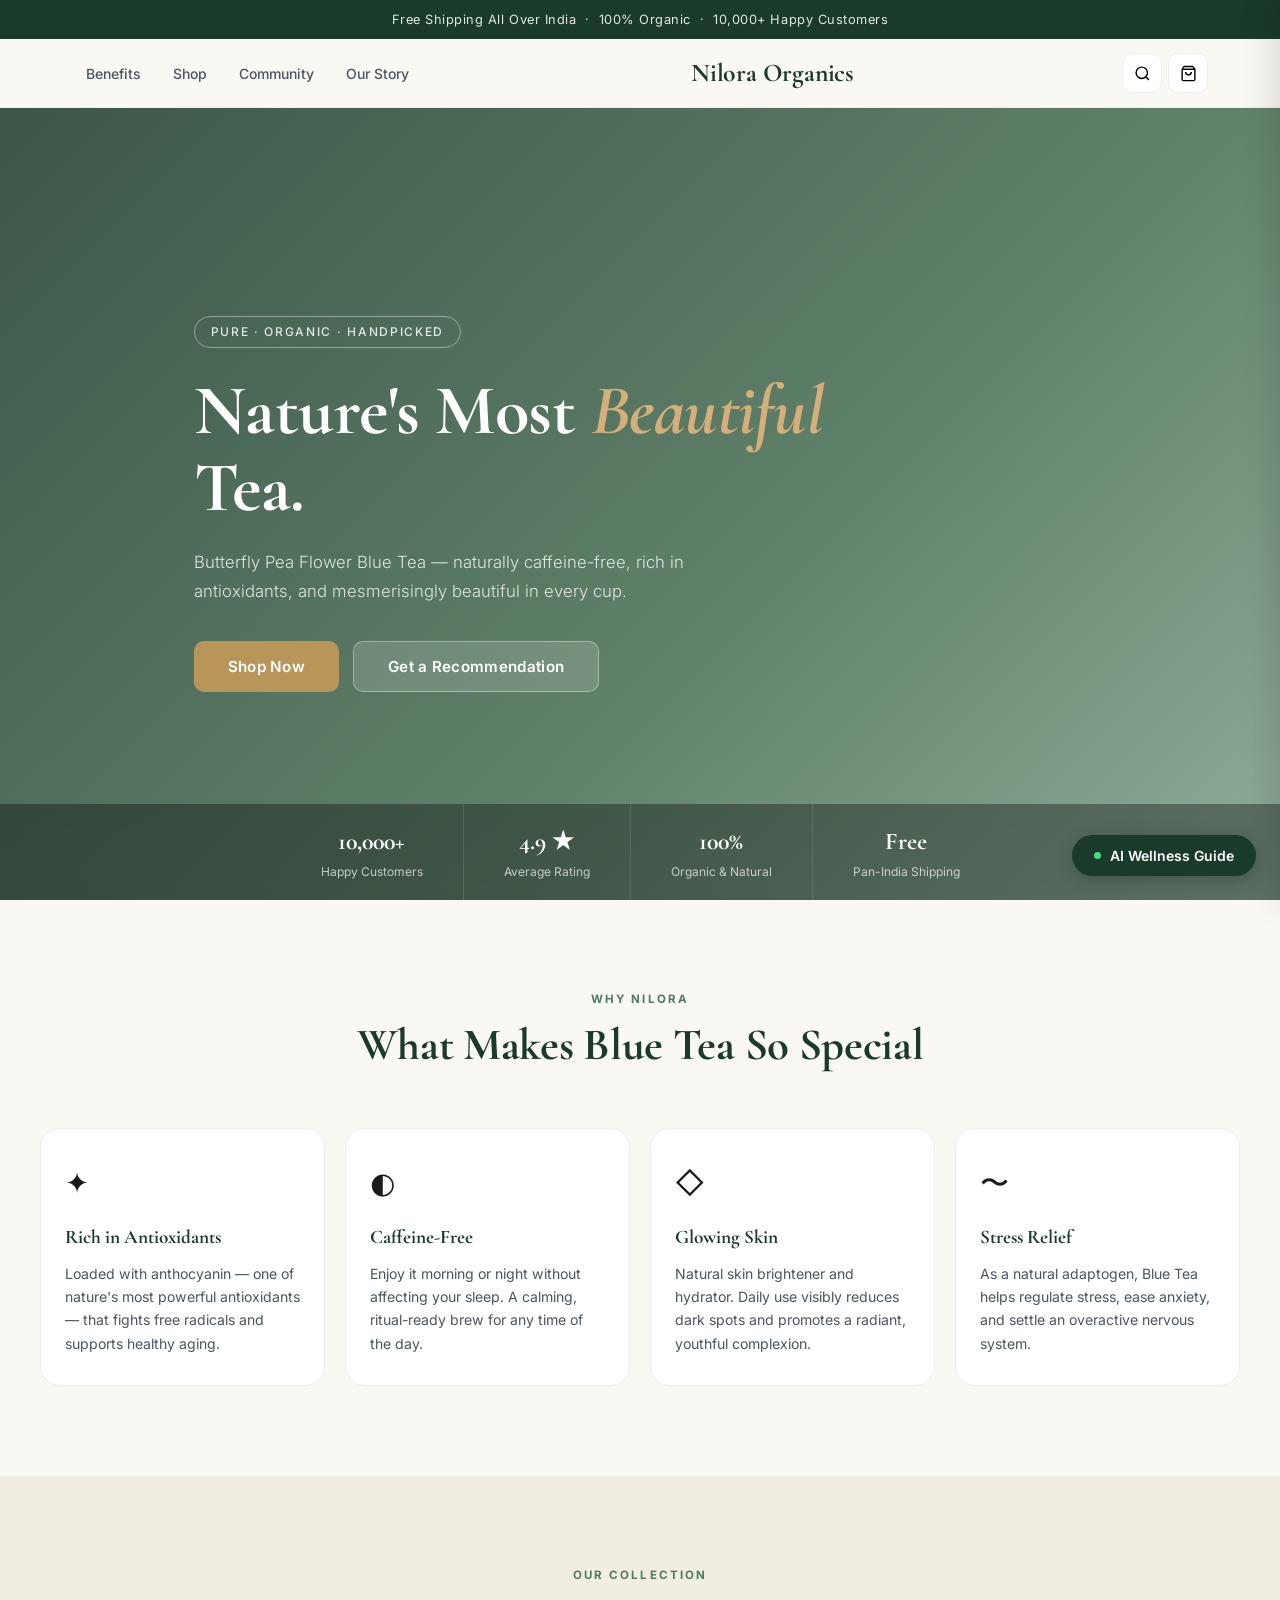
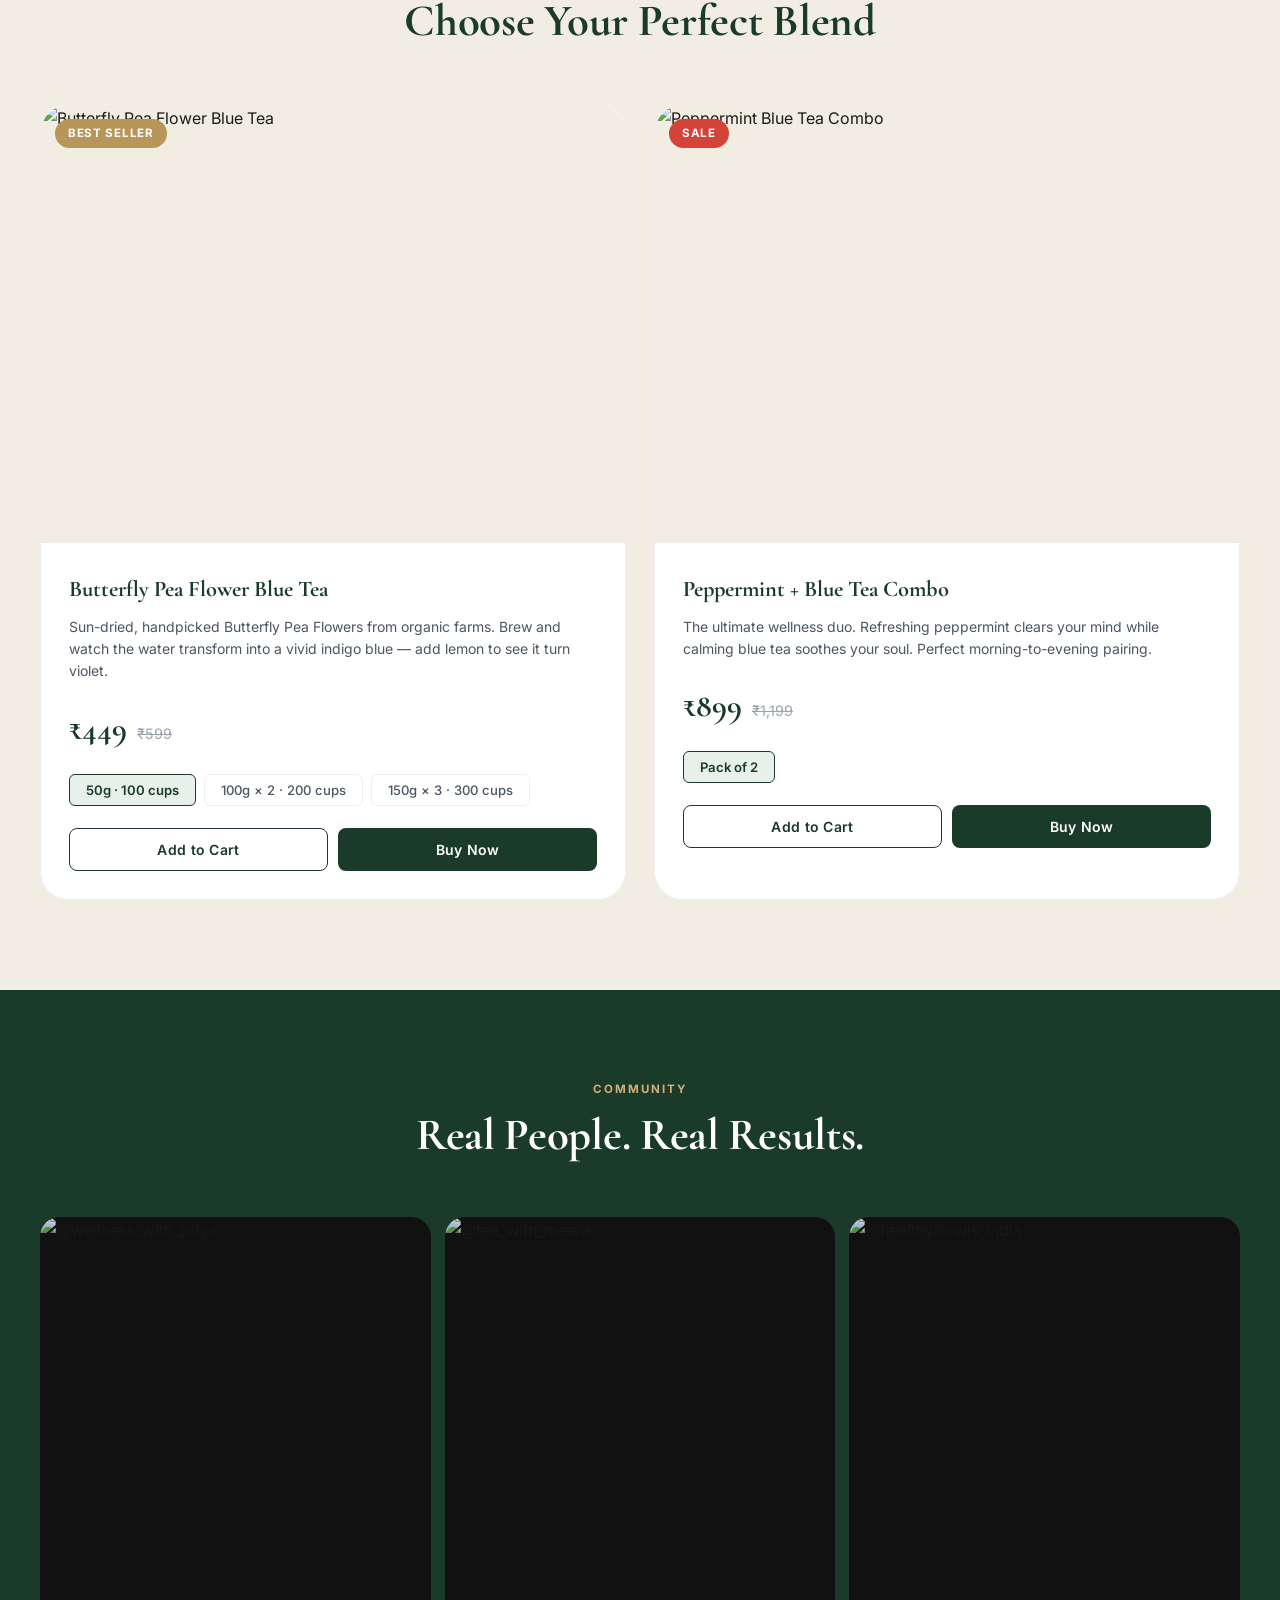
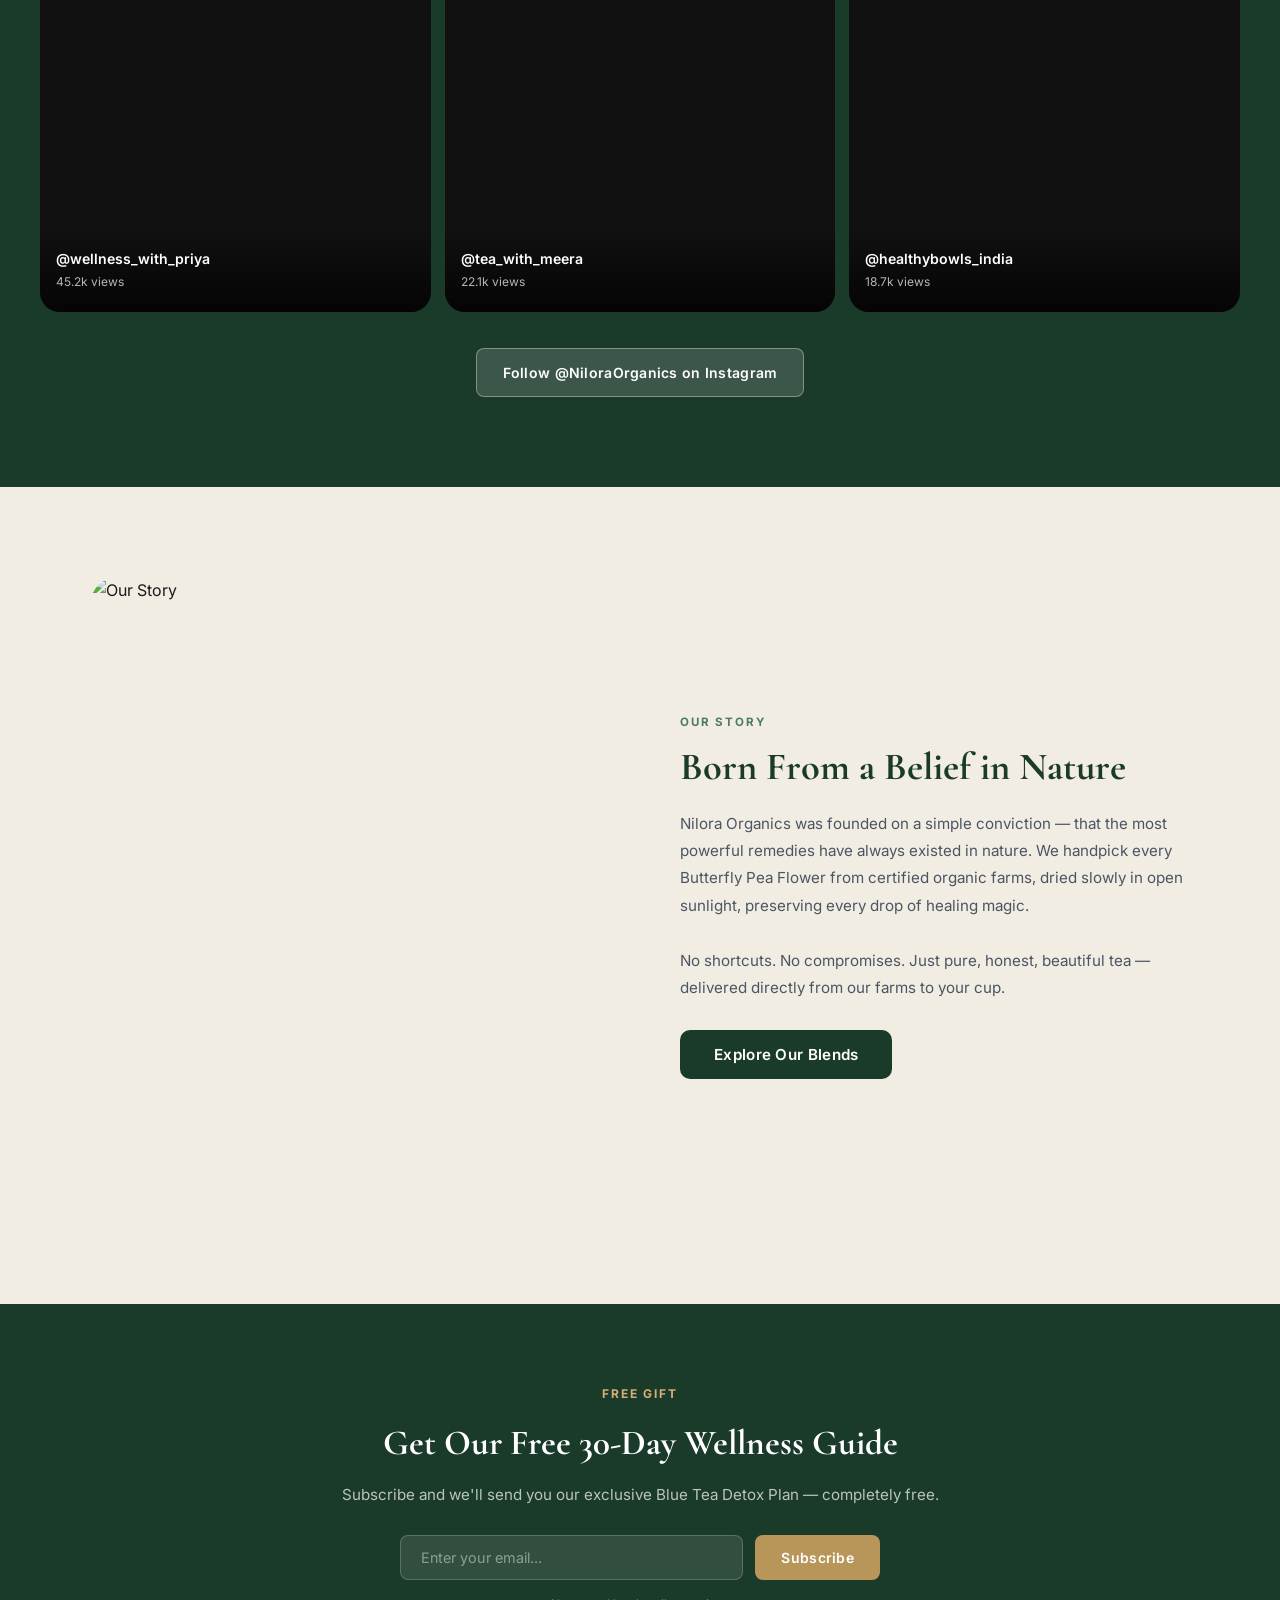
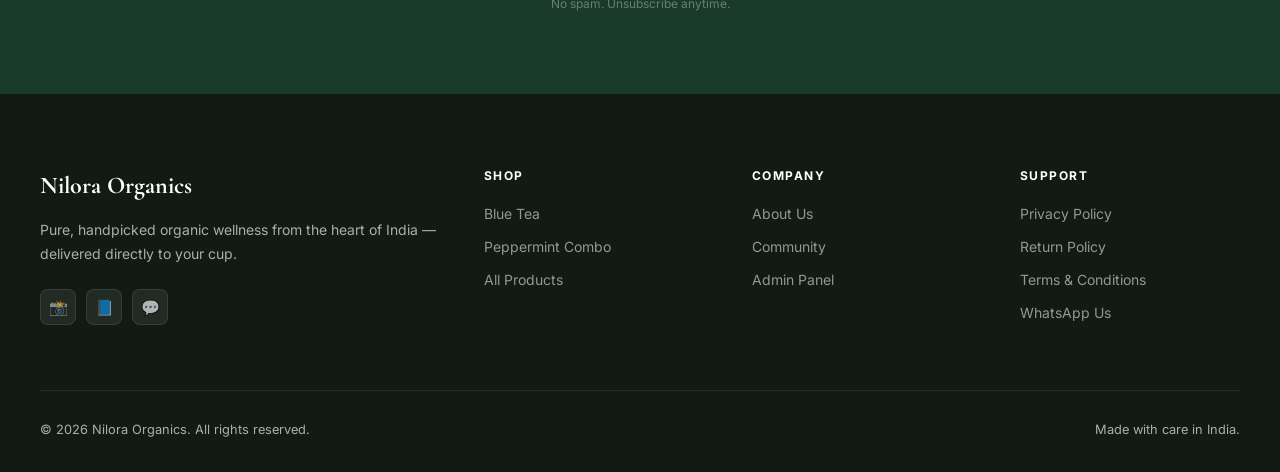
==== commit 7c3e5eaf: "redesign: clean professional ground-up rewrite - natural wellness aesthetic, no gimmicks, all featur" ====
--- a/index.html
+++ b/index.html
@@ -3,251 +3,220 @@
 <head>
 <meta charset="UTF-8">
 <meta name="viewport" content="width=device-width, initial-scale=1.0">
-<title>Nilora Organics — Pure Blue Tea & Wellness</title>
-<meta name="description" content="Discover natural wellness with Nilora Organics. Shop premium Butterfly Pea Flower Blue Tea and Peppermint blends. Free shipping across India.">
-<meta property="og:title" content="Nilora Organics — Pure Blue Tea & Wellness">
-<meta property="og:description" content="Natural wellness in every sip. 100% organic Blue Tea harvested from India's finest farms.">
-<link href="https://fonts.googleapis.com/css2?family=Inter:wght@400;500;600;700&family=Playfair+Display:wght@500;700&display=swap" rel="stylesheet">
+<title>Nilora Organics — Pure Blue Tea & Herbal Wellness</title>
+<meta name="description" content="Shop premium organic Butterfly Pea Flower Blue Tea. Handpicked, 100% natural. Free shipping across India.">
 <link rel="stylesheet" href="styles.css">
 </head>
 <body>
 
 <div id="toast"></div>
 
-<!-- TOP BAR -->
-<div class="top-bar">🚚 Free Shipping All Over India &nbsp;&bull;&nbsp; 🌿 100% Organic &nbsp;&bull;&nbsp; ⭐ Rated 4.9/5 by 2,400+ Customers</div>
-
-<!-- HEADER -->
-<header class="smart-header" id="site-header">
-  <div class="header-container">
-    <nav class="nav-links desktop-only">
+<!-- Announcement -->
+<div class="announcement-bar">Free Shipping All Over India &nbsp;·&nbsp; 100% Organic &nbsp;·&nbsp; 10,000+ Happy Customers</div>
+
+<!-- Header -->
+<header class="site-header" id="siteHeader">
+  <div class="header-inner">
+    <nav class="header-nav">
       <a href="#benefits">Benefits</a>
       <a href="#shop">Shop</a>
-      <a href="#reels">Community</a>
+      <a href="#community">Community</a>
       <a href="#story">Our Story</a>
     </nav>
-    <span class="logo-text" onclick="window.scrollTo({top:0,behavior:'smooth'})">Nilora Organics</span>
+    <div class="header-logo" onclick="window.scrollTo({top:0,behavior:'smooth'})">Nilora Organics</div>
     <div class="header-actions">
-      <button class="icon-btn" onclick="openSearch()" aria-label="Search">🔍</button>
-      <button class="icon-btn" onclick="toggleCart()" aria-label="Cart" style="position:relative;">
-        🛒 <span class="cart-badge" id="cart-count">0</span>
+      <button class="header-btn" onclick="openSearch()" title="Search">
+        <svg xmlns="http://www.w3.org/2000/svg" width="17" height="17" viewBox="0 0 24 24" fill="none" stroke="currentColor" stroke-width="2"><circle cx="11" cy="11" r="8"/><line x1="21" y1="21" x2="16.65" y2="16.65"/></svg>
       </button>
+      <button class="header-btn" onclick="toggleCart()" title="Cart" style="position:relative;">
+        <svg xmlns="http://www.w3.org/2000/svg" width="17" height="17" viewBox="0 0 24 24" fill="none" stroke="currentColor" stroke-width="2"><path d="M6 2L3 6v14a2 2 0 002 2h14a2 2 0 002-2V6l-3-4z"/><line x1="3" y1="6" x2="21" y2="6"/><path d="M16 10a4 4 0 01-8 0"/></svg>
+        <span class="cart-pill" id="cartCount" style="display:none;">0</span>
+      </button>
     </div>
   </div>
 </header>
 
-<!-- HERO -->
+<!-- Hero -->
 <section class="hero">
-  <div class="hero-particles" id="particles"></div>
-  <div class="hero-bg"></div>
-  <div class="hero-glow"></div>
-  <div class="hero-content">
-    <div class="hero-badge">✦ &nbsp; Pure · Organic · Handpicked</div>
-    <h1 class="hero-title">Unlock <span>Natural Wellness</span><br>with Pure Blue Tea</h1>
-    <p class="hero-subtitle">Stress relief, glowing skin and a vibrant antioxidant boost — in every mesmerising, magical sip.</p>
-    <div class="hero-ctas">
-      <button class="btn btn-primary btn-lg" onclick="document.getElementById('shop').scrollIntoView({behavior:'smooth'})">
-        Shop the Collection →
-      </button>
-      <button class="btn btn-ghost btn-lg" onclick="toggleAIChat()">
-        ✨ Get a Recommendation
-      </button>
-    </div>
-  </div>
-  <div class="hero-scroll-indicator">
-    <div>↓</div>
-    <div style="margin-top:4px;font-size:0.72rem;letter-spacing:0.12em;text-transform:uppercase;">Scroll to explore</div>
-  </div>
-</section>
-
-<!-- TRUST BAR -->
-<div class="trust-bar">
-  <div class="trust-bar-inner">
-    <div class="trust-item">
-      <span class="trust-icon">🌿</span>
-      <div class="trust-text"><strong>100% Organic</strong><span>No pesticides, ever</span></div>
-    </div>
-    <div class="trust-item">
-      <span class="trust-icon">🤝</span>
-      <div class="trust-text"><strong>10,000+ Happy Customers</strong><span>Across India</span></div>
-    </div>
-    <div class="trust-item">
-      <span class="trust-icon">🚚</span>
-      <div class="trust-text"><strong>Free Shipping</strong><span>On all orders</span></div>
-    </div>
-    <div class="trust-item">
-      <span class="trust-icon">⭐</span>
-      <div class="trust-text"><strong>4.9 / 5 Rating</strong><span>2,400+ verified reviews</span></div>
-    </div>
-    <div class="trust-item">
-      <span class="trust-icon">📦</span>
-      <div class="trust-text"><strong>Ships in 24 Hrs</strong><span>Pan-India delivery</span></div>
-    </div>
-  </div>
-</div>
-
-<!-- BENEFITS -->
+  <div class="hero-inner">
+    <div class="hero-tag">Pure · Organic · Handpicked</div>
+    <h1 class="hero-title">Nature's Most <em>Beautiful</em> Tea.</h1>
+    <p class="hero-sub">Butterfly Pea Flower Blue Tea — naturally caffeine-free, rich in antioxidants, and mesmerisingly beautiful in every cup.</p>
+    <div class="hero-buttons">
+      <button class="btn btn-gold btn-lg" onclick="document.getElementById('shop').scrollIntoView({behavior:'smooth'})">Shop Now</button>
+      <button class="btn btn-ghost btn-lg" onclick="openAI()">Get a Recommendation</button>
+    </div>
+  </div>
+  <div class="hero-stat-bar">
+    <div class="hero-stat"><div class="hero-stat-num">10,000+</div><div class="hero-stat-text">Happy Customers</div></div>
+    <div class="hero-stat"><div class="hero-stat-num">4.9 ★</div><div class="hero-stat-text">Average Rating</div></div>
+    <div class="hero-stat"><div class="hero-stat-num">100%</div><div class="hero-stat-text">Organic & Natural</div></div>
+    <div class="hero-stat"><div class="hero-stat-num">Free</div><div class="hero-stat-text">Pan-India Shipping</div></div>
+  </div>
+</section>
+
+<!-- Benefits -->
 <section id="benefits" class="section">
   <div class="section-inner">
-    <p class="section-label reveal">Why Choose Nilora</p>
-    <h2 class="section-title reveal">What Makes Blue Tea <span>Extraordinary</span></h2>
-    <div class="bento-grid">
-      <div class="bento-card reveal">
-        <span class="bento-emoji">🫐</span>
-        <h3>Rich in Antioxidants</h3>
-        <p>Butterfly Pea Flower is packed with anthocyanin — a powerful antioxidant that fights free radicals and slows the signs of aging.</p>
-      </div>
-      <div class="bento-card reveal">
-        <span class="bento-emoji">🌙</span>
-        <h3>Caffeine-Free</h3>
-        <p>Perfect for evenings and bedtime rituals. Sleep deeper, wake more refreshed, and maintain your inner calm all day long.</p>
-      </div>
-      <div class="bento-card reveal">
-        <span class="bento-emoji">✨</span>
-        <h3>Glowing Skin</h3>
-        <p>A natural skin brightener and hydrator. Daily consumption visibly reduces dark spots and promotes radiant, youthful skin.</p>
-      </div>
-      <div class="bento-card reveal">
-        <span class="bento-emoji">🧘</span>
-        <h3>Stress Relief</h3>
-        <p>As a natural adaptogen, Blue Tea calms the nervous system, reduces anxiety, and leaves you feeling centred and focused.</p>
-      </div>
-    </div>
-  </div>
-</section>
-
-<!-- SHOP -->
-<section id="shop" class="section products-bg">
+    <p class="section-eyebrow">Why Nilora</p>
+    <h2 class="section-title">What Makes Blue Tea So Special</h2>
+    <div class="benefits-grid">
+      <div class="benefit-card">
+        <div class="benefit-icon">✦</div>
+        <h3 class="benefit-title">Rich in Antioxidants</h3>
+        <p class="benefit-text">Loaded with anthocyanin — one of nature's most powerful antioxidants — that fights free radicals and supports healthy aging.</p>
+      </div>
+      <div class="benefit-card">
+        <div class="benefit-icon">◐</div>
+        <h3 class="benefit-title">Caffeine-Free</h3>
+        <p class="benefit-text">Enjoy it morning or night without affecting your sleep. A calming, ritual-ready brew for any time of the day.</p>
+      </div>
+      <div class="benefit-card">
+        <div class="benefit-icon">◇</div>
+        <h3 class="benefit-title">Glowing Skin</h3>
+        <p class="benefit-text">Natural skin brightener and hydrator. Daily use visibly reduces dark spots and promotes a radiant, youthful complexion.</p>
+      </div>
+      <div class="benefit-card">
+        <div class="benefit-icon">〜</div>
+        <h3 class="benefit-title">Stress Relief</h3>
+        <p class="benefit-text">As a natural adaptogen, Blue Tea helps regulate stress, ease anxiety, and settle an overactive nervous system.</p>
+      </div>
+    </div>
+  </div>
+</section>
+
+<!-- Shop -->
+<section id="shop" class="section products-section">
   <div class="section-inner">
-    <p class="section-label reveal">Our Collection</p>
-    <h2 class="section-title reveal">Choose Your <span>Perfect Blend</span></h2>
-    <div class="product-grid">
-
-      <!-- PRODUCT 1 -->
-      <div class="product-card reveal">
-        <div class="product-image-wrap">
-          <img src="https://images.unsplash.com/photo-1544787219-7f47ccb76574?auto=format&fit=crop&w=700&h=500" alt="Butterfly Pea Flower Blue Tea" loading="lazy">
-          <span class="product-badge badge-gold">⭐ Best Seller</span>
-        </div>
-        <div class="product-info">
+    <p class="section-eyebrow">Our Collection</p>
+    <h2 class="section-title">Choose Your Perfect Blend</h2>
+    <div class="products-grid">
+
+      <div class="product-card">
+        <div class="product-img-wrap">
+          <img src="https://images.unsplash.com/photo-1564890369478-c89ca6d9cde9?auto=format&fit=crop&w=800&h=600&q=80" alt="Butterfly Pea Flower Blue Tea" loading="lazy">
+          <span class="product-label label-gold">Best Seller</span>
+        </div>
+        <div class="product-body">
           <h3 class="product-name">Butterfly Pea Flower Blue Tea</h3>
-          <p class="product-desc">100% handpicked, sun-dried Butterfly Pea Flowers. Watch it magically transform from deep blue to violet with a squeeze of lemon.</p>
-          <div class="price-row">
-            <span class="price" id="price-blue">₹449</span>
-            <span class="price-original" id="orig-blue">₹599</span>
-          </div>
-          <div class="size-toggles" id="toggles-blue">
-            <button class="size-btn active" onclick="updateVariant('blue',449,599,this,'Butterfly Pea Flower Blue Tea — 50g',1)">50g</button>
-            <button class="size-btn" onclick="updateVariant('blue',749,999,this,'Butterfly Pea Flower Blue Tea — 100g (Pack of 2)',2)">100g × 2</button>
-            <button class="size-btn" onclick="updateVariant('blue',1099,1499,this,'Butterfly Pea Flower Blue Tea — 150g (Pack of 3)',3)">150g × 3</button>
+          <p class="product-desc">Sun-dried, handpicked Butterfly Pea Flowers from organic farms. Brew and watch the water transform into a vivid indigo blue — add lemon to see it turn violet.</p>
+          <div class="product-price-row">
+            <span class="product-price" id="priceBlue">₹449</span>
+            <span class="product-was" id="wasBlue">₹599</span>
+          </div>
+          <div class="variant-row" id="variantsBlue">
+            <button class="variant-btn active" onclick="setVariant('blue',449,599,'Butterfly Pea Flower Blue Tea — 50g',this)">50g · 100 cups</button>
+            <button class="variant-btn" onclick="setVariant('blue',749,999,'Butterfly Pea Flower Blue Tea — 100g (Pack of 2)',this)">100g × 2 · 200 cups</button>
+            <button class="variant-btn" onclick="setVariant('blue',1099,1499,'Butterfly Pea Flower Blue Tea — 150g (Pack of 3)',this)">150g × 3 · 300 cups</button>
           </div>
           <div class="product-actions">
-            <button class="btn btn-outline" onclick="addToCart('blue')">🛒 Add to Cart</button>
-            <button class="btn btn-dark" onclick="buyNow('blue')">⚡ Buy Now</button>
-          </div>
-        </div>
-      </div>
-
-      <!-- PRODUCT 2 -->
-      <div class="product-card reveal">
-        <div class="product-image-wrap">
-          <img src="https://images.unsplash.com/photo-1564890369478-c89ca6d9cde9?auto=format&fit=crop&w=700&h=500" alt="Peppermint Blue Tea Combo" loading="lazy">
-          <span class="product-badge badge-red">🔥 Sale</span>
-        </div>
-        <div class="product-info">
+            <button class="btn btn-outline" onclick="addToCart('blue')">Add to Cart</button>
+            <button class="btn btn-primary" onclick="buyNow('blue')">Buy Now</button>
+          </div>
+        </div>
+      </div>
+
+      <div class="product-card">
+        <div class="product-img-wrap">
+          <img src="https://images.unsplash.com/photo-1556679343-c7306c1976bc?auto=format&fit=crop&w=800&h=600&q=80" alt="Peppermint Blue Tea Combo" loading="lazy">
+          <span class="product-label label-red">Sale</span>
+        </div>
+        <div class="product-body">
           <h3 class="product-name">Peppermint + Blue Tea Combo</h3>
-          <p class="product-desc">The perfect wellness duo. Cooling peppermint refreshes your mind while calming blue tea soothes your soul. The ultimate pairing.</p>
-          <div class="price-row">
-            <span class="price" id="price-combo">₹899</span>
-            <span class="price-original" id="orig-combo">₹1,199</span>
-          </div>
-          <div class="size-toggles" id="toggles-combo">
-            <button class="size-btn active" onclick="updateVariant('combo',899,1199,this,'Peppermint + Blue Tea Combo (Pack of 2)',2)">Pack of 2</button>
+          <p class="product-desc">The ultimate wellness duo. Refreshing peppermint clears your mind while calming blue tea soothes your soul. Perfect morning-to-evening pairing.</p>
+          <div class="product-price-row">
+            <span class="product-price" id="priceCombo">₹899</span>
+            <span class="product-was" id="wasCombo">₹1,199</span>
+          </div>
+          <div class="variant-row" id="variantsCombo">
+            <button class="variant-btn active" onclick="setVariant('combo',899,1199,'Peppermint + Blue Tea Combo (Pack of 2)',this)">Pack of 2</button>
           </div>
           <div class="product-actions">
-            <button class="btn btn-outline" onclick="addToCart('combo')">🛒 Add to Cart</button>
-            <button class="btn btn-dark" onclick="buyNow('combo')">⚡ Buy Now</button>
-          </div>
-        </div>
-      </div>
-
-    </div>
-  </div>
-</section>
-
-<!-- INSTAGRAM REELS -->
-<section id="reels" class="section reels-section">
+            <button class="btn btn-outline" onclick="addToCart('combo')">Add to Cart</button>
+            <button class="btn btn-primary" onclick="buyNow('combo')">Buy Now</button>
+          </div>
+        </div>
+      </div>
+
+    </div>
+  </div>
+</section>
+
+<!-- Instagram Reels -->
+<section id="community" class="section reels-section">
   <div class="section-inner">
-    <p class="section-label reveal">Community Love</p>
-    <h2 class="section-title reveal">Real People. <span>Real Results.</span></h2>
+    <p class="section-eyebrow">Community</p>
+    <h2 class="section-title">Real People. Real Results.</h2>
     <div class="reels-grid">
-      <div class="reel-card reveal">
-        <img src="https://images.unsplash.com/photo-1571934811356-5cc061b6821f?auto=format&fit=crop&w=400&h=700" class="reel-img" alt="@wellness_with_priya">
-        <div class="reel-play">▶</div>
-        <div class="reel-overlay">
+      <div class="reel-card">
+        <img src="https://images.unsplash.com/photo-1571934811356-5cc061b6821f?auto=format&fit=crop&w=400&h=700&q=80" alt="@wellness_with_priya" loading="lazy">
+        <div class="reel-play-btn">▶</div>
+        <div class="reel-info">
           <div class="reel-username">@wellness_with_priya</div>
           <div class="reel-views">45.2k views</div>
         </div>
-        <div class="reel-ig-icon">📷</div>
-      </div>
-      <div class="reel-card reveal">
-        <img src="https://images.unsplash.com/photo-1556679343-c7306c1976bc?auto=format&fit=crop&w=400&h=700" class="reel-img" alt="@tea_with_meera">
-        <div class="reel-play">▶</div>
-        <div class="reel-overlay">
+      </div>
+      <div class="reel-card">
+        <img src="https://images.unsplash.com/photo-1481349518771-20055b2a7b24?auto=format&fit=crop&w=400&h=700&q=80" alt="@tea_with_meera" loading="lazy">
+        <div class="reel-play-btn">▶</div>
+        <div class="reel-info">
           <div class="reel-username">@tea_with_meera</div>
           <div class="reel-views">22.1k views</div>
         </div>
-        <div class="reel-ig-icon">📷</div>
-      </div>
-      <div class="reel-card reveal">
-        <img src="https://images.unsplash.com/photo-1517867065801-e20f409696b0?auto=format&fit=crop&w=400&h=700" class="reel-img" alt="@healthybowls_india">
-        <div class="reel-play">▶</div>
-        <div class="reel-overlay">
+      </div>
+      <div class="reel-card">
+        <img src="https://images.unsplash.com/photo-1607631568010-a87245c0daf8?auto=format&fit=crop&w=400&h=700&q=80" alt="@healthybowls_india" loading="lazy">
+        <div class="reel-play-btn">▶</div>
+        <div class="reel-info">
           <div class="reel-username">@healthybowls_india</div>
           <div class="reel-views">18.7k views</div>
         </div>
-        <div class="reel-ig-icon">📷</div>
-      </div>
-    </div>
-    <div style="text-align:center;margin-top:36px;">
-      <a href="https://instagram.com" target="_blank" rel="noopener" class="btn btn-ghost">📸 &nbsp;Follow @NiloraOrganics on Instagram</a>
-    </div>
-  </div>
-</section>
-
-<!-- STORY -->
-<section id="story" class="story-section">
-  <div class="story-inner reveal">
-    <p class="section-label">Our Story</p>
-    <h2>Born from a Belief in<br>Nature's Intelligence</h2>
-    <p>Nilora Organics was founded on a simple conviction — that the most powerful remedies have always existed in nature. We handpick every Butterfly Pea Flower from certified organic farms, dried slowly by the sun, and delivered directly to your cup. No shortcuts. No compromises. Just pure, honest tea.</p>
-    <button class="btn btn-ghost btn-lg" onclick="document.getElementById('shop').scrollIntoView({behavior:'smooth'})">Explore Our Collection →</button>
-  </div>
-</section>
-
-<!-- NEWSLETTER -->
-<section class="newsletter-section">
-  <div class="newsletter-inner reveal">
-    <h2>Get Your Free Wellness Guide 🌿</h2>
-    <p>Subscribe and receive our exclusive "Blue Tea 30-Day Detox Plan" — completely free.</p>
-    <form class="newsletter-form" onsubmit="subscribeNewsletter(event)">
-      <input type="email" class="newsletter-form input" placeholder="Enter your email address..." required style="flex:1;padding:14px 20px;border:2px solid #e5e7eb;border-radius:50px;font-family:var(--font-sans);font-size:0.9rem;outline:none;">
-      <button class="btn btn-dark" type="submit">Subscribe →</button>
-    </form>
-    <p style="font-size:0.78rem;color:#aaa;margin-top:12px;">No spam. Unsubscribe anytime. 💌</p>
-  </div>
-</section>
-
-<!-- FOOTER -->
-<footer>
-  <div class="footer-inner">
-    <div class="footer-brand">
-      <span class="footer-logo">Nilora Organics</span>
-      <p class="footer-tagline">Pure, handpicked organic wellness from the heart of India, delivered directly to your cup.</p>
-      <div class="footer-social">
-        <a class="social-btn" href="https://instagram.com" target="_blank" aria-label="Instagram">📸</a>
-        <a class="social-btn" href="https://facebook.com" target="_blank" aria-label="Facebook">💬</a>
-        <a class="social-btn" href="https://wa.me/91" target="_blank" aria-label="WhatsApp">📱</a>
+      </div>
+    </div>
+    <div style="text-align:center;">
+      <a href="https://instagram.com/niloraorganics" target="_blank" class="btn btn-ghost">Follow @NiloraOrganics on Instagram</a>
+    </div>
+  </div>
+</section>
+
+<!-- Our Story -->
+<section id="story" class="section story-section">
+  <div class="story-inner">
+    <div class="story-img-wrap">
+      <img src="https://images.unsplash.com/photo-1455853659719-4b521eebc76d?auto=format&fit=crop&w=700&h=900&q=80" alt="Our Story" loading="lazy">
+    </div>
+    <div>
+      <p class="story-eyebrow">Our Story</p>
+      <h2 class="story-title">Born From a Belief in Nature</h2>
+      <p class="story-body">Nilora Organics was founded on a simple conviction — that the most powerful remedies have always existed in nature. We handpick every Butterfly Pea Flower from certified organic farms, dried slowly in open sunlight, preserving every drop of healing magic.</p>
+      <p class="story-body">No shortcuts. No compromises. Just pure, honest, beautiful tea — delivered directly from our farms to your cup.</p>
+      <button class="btn btn-primary btn-lg" onclick="document.getElementById('shop').scrollIntoView({behavior:'smooth'})">Explore Our Blends</button>
+    </div>
+  </div>
+</section>
+
+<!-- Newsletter -->
+<div class="nl-section">
+  <p style="font-size:0.75rem;letter-spacing:0.16em;text-transform:uppercase;color:var(--gold-light);margin-bottom:10px;font-weight:700;">Free Gift</p>
+  <h2 class="nl-title">Get Our Free 30-Day Wellness Guide</h2>
+  <p class="nl-sub">Subscribe and we'll send you our exclusive Blue Tea Detox Plan — completely free.</p>
+  <form class="nl-form" onsubmit="nlSubmit(event)">
+    <input type="email" class="nl-input" placeholder="Enter your email..." required>
+    <button type="submit" class="btn btn-gold">Subscribe</button>
+  </form>
+  <p style="font-size:0.75rem;color:rgba(255,255,255,0.35);margin-top:14px;">No spam. Unsubscribe anytime.</p>
+</div>
+
+<!-- Footer -->
+<footer class="site-footer">
+  <div class="footer-grid">
+    <div>
+      <div class="footer-logo">Nilora Organics</div>
+      <p class="footer-tagline">Pure, handpicked organic wellness from the heart of India — delivered directly to your cup.</p>
+      <div class="footer-socials">
+        <a href="#" class="footer-social-link">📸</a>
+        <a href="#" class="footer-social-link">📘</a>
+        <a href="https://wa.me/91" class="footer-social-link">💬</a>
       </div>
     </div>
     <div class="footer-col">
@@ -259,7 +228,7 @@
     <div class="footer-col">
       <h4>Company</h4>
       <a href="#story">About Us</a>
-      <a href="#reels">Community</a>
+      <a href="#community">Community</a>
       <a href="admin.html">Admin Panel</a>
     </div>
     <div class="footer-col">
@@ -267,118 +236,99 @@
       <a href="#">Privacy Policy</a>
       <a href="#">Return Policy</a>
       <a href="#">Terms & Conditions</a>
-      <a href="https://wa.me/91" target="_blank">WhatsApp Us</a>
+      <a href="https://wa.me/91">WhatsApp Us</a>
     </div>
   </div>
   <div class="footer-bottom">
     <span>&copy; 2026 Nilora Organics. All rights reserved.</span>
-    <span>Made with ❤️ in India</span>
+    <span>Made with care in India.</span>
   </div>
 </footer>
 
-<!-- AI WIDGET -->
-<div id="ai-assistant-widget">
-  <button class="ai-fab" onclick="toggleAIChat()">
-    <span class="ai-fab-dot"></span>
-    ✨ AI Wellness Guide
+<!-- AI Chat -->
+<div id="ai-widget">
+  <button class="ai-trigger" onclick="toggleAI()">
+    <span class="ai-live-dot"></span>
+    AI Wellness Guide
   </button>
-  <div id="ai-chat-window" class="chat-window hidden">
-    <div class="chat-header">
-      <h4>✨ Nilora Wellness Assistant</h4>
-      <button class="chat-close-btn" onclick="toggleAIChat()">✖</button>
-    </div>
-    <div class="chat-body" id="chat-body">
-      <div class="bot-msg">Hi! 👋 I'm your personal wellness guide. Tell me your health goal — better sleep, glowing skin, or reducing stress?</div>
-    </div>
-    <div class="chat-input-row">
-      <input type="text" id="ai-input" placeholder="E.g. I want glowing skin...">
-      <button class="chat-send-btn" onclick="handleAIQuery()">➤</button>
-    </div>
-  </div>
-</div>
-
-<!-- CART OVERLAY -->
-<div class="cart-overlay" id="cart-overlay" onclick="toggleCart()"></div>
-<!-- CART DRAWER -->
-<div class="cart-drawer" id="cart-drawer">
-  <div class="cart-header">
-    <h3>Your Cart 🛒</h3>
-    <button class="cart-close" onclick="toggleCart()">✖</button>
-  </div>
-  <div class="cart-items" id="cart-items">
-    <div class="cart-empty">
-      <span class="cart-empty-icon">🫖</span>
-      <p>Your cart feels empty.</p>
-      <p style="font-size:0.85rem;">Add a beautiful blend to begin!</p>
-    </div>
-  </div>
-  <div class="cart-footer">
+  <div class="ai-panel closed" id="aiPanel">
+    <div class="ai-panel-header">
+      <h4>Nilora Wellness Guide</h4>
+      <button class="ai-close-btn" onclick="toggleAI()">✕</button>
+    </div>
+    <div class="ai-messages" id="aiMessages">
+      <div class="msg-bot">Hi 👋 I'm your wellness guide. Tell me your health goal — better sleep, glowing skin, or stress relief?</div>
+    </div>
+    <div class="ai-input-row">
+      <input type="text" class="ai-input" id="aiInput" placeholder="E.g. I want better sleep…">
+      <button class="ai-send" onclick="sendAI()">→</button>
+    </div>
+  </div>
+</div>
+
+<!-- Cart -->
+<div class="cart-overlay" id="cartOverlay" onclick="toggleCart()"></div>
+<div class="cart-drawer" id="cartDrawer">
+  <div class="cart-head">
+    <h3>Your Cart</h3>
+    <button class="cart-x" onclick="toggleCart()">✕</button>
+  </div>
+  <div class="cart-body" id="cartBody">
+    <div class="cart-empty-state">
+      <span>🍃</span>
+      <p>Your cart is empty</p>
+      <p style="font-size:0.82rem;">Browse our blends and add something.</p>
+    </div>
+  </div>
+  <div class="cart-foot">
     <div class="cart-total-row">
-      <span class="cart-total-label">Subtotal</span>
-      <span class="cart-total-value" id="cart-total">₹0</span>
-    </div>
-    <p class="cart-shipping">🚚 Free shipping included on your order!</p>
-    <button class="btn btn-dark w-100" onclick="openCheckout()">Proceed to Checkout →</button>
-    <button class="btn btn-outline w-100 mt-4" onclick="toggleCart()">Continue Shopping</button>
-  </div>
-</div>
-
-<!-- SEARCH MODAL -->
-<div class="modal" id="search-modal">
-  <div class="modal-backdrop" onclick="closeSearch()"></div>
+      <span class="cart-total-label">Total</span>
+      <span class="cart-total-amount" id="cartTotal">₹0</span>
+    </div>
+    <p class="cart-ship-note">✓ Free shipping included on all orders</p>
+    <button class="btn btn-primary btn-full" onclick="openCheckout()">Proceed to Checkout</button>
+    <button class="btn btn-outline btn-full" style="margin-top:10px;" onclick="toggleCart()">Continue Shopping</button>
+  </div>
+</div>
+
+<!-- Search Modal -->
+<div class="modal-wrap" id="searchModal">
+  <div class="modal-veil" onclick="closeSearch()"></div>
   <div class="modal-box">
-    <button class="modal-close" onclick="closeSearch()">✖</button>
-    <h3 style="font-family:var(--font-serif);color:var(--primary);font-size:1.4rem;">Search Products</h3>
-    <input type="text" id="search-input" class="search-input" placeholder="Try 'sleep', 'skin', 'blue tea', 'stress'..." oninput="runSearch(this.value)">
-    <div id="search-results"></div>
-  </div>
-</div>
-
-<!-- CHECKOUT MODAL -->
-<div class="modal" id="checkout-modal">
-  <div class="modal-backdrop" onclick="closeCheckout()"></div>
-  <div class="modal-box checkout-box">
-    <button class="modal-close" onclick="closeCheckout()">✖</button>
-    <h3>🔒 Secure Checkout</h3>
-    <div class="form-grid">
-      <input class="form-input" placeholder="First Name" id="co-fname">
-      <input class="form-input" placeholder="Last Name" id="co-lname">
-      <input class="form-input full" placeholder="Email Address" id="co-email" type="email">
-      <input class="form-input full" placeholder="Phone Number" id="co-phone" type="tel">
-      <input class="form-input full" placeholder="Full Delivery Address" id="co-addr">
-      <input class="form-input" placeholder="City" id="co-city">
-      <input class="form-input" placeholder="PIN Code" id="co-pin">
-    </div>
-    <h4 style="font-size:1rem;font-weight:700;color:var(--text);margin-bottom:14px;">Choose Payment Method</h4>
-    <div class="payment-options">
-      <label class="payment-option">
-        <input type="radio" name="payment" value="upi" checked>
-        <span class="payment-icon">💡</span>
-        <div class="payment-label"><strong>UPI / QR Code</strong><span>PhonePe, Paytm, Google Pay, BHIM</span></div>
-      </label>
-      <label class="payment-option">
-        <input type="radio" name="payment" value="card">
-        <span class="payment-icon">💳</span>
-        <div class="payment-label"><strong>Credit / Debit Card</strong><span>Visa, Mastercard, RuPay</span></div>
-      </label>
-      <label class="payment-option">
-        <input type="radio" name="payment" value="cod">
-        <span class="payment-icon">💵</span>
-        <div class="payment-label"><strong>Cash on Delivery</strong><span>Pay when your order arrives</span></div>
-      </label>
-      <label class="payment-option">
-        <input type="radio" name="payment" value="netbanking">
-        <span class="payment-icon">🏦</span>
-        <div class="payment-label"><strong>Net Banking</strong><span>All major Indian banks supported</span></div>
-      </label>
-    </div>
-    <div class="checkout-summary">
-      <div class="checkout-row"><span>Subtotal</span><span id="checkout-total">₹0</span></div>
-      <div class="checkout-row"><span>Shipping</span><span style="color:#22c55e;font-weight:600;">FREE 🎉</span></div>
-      <div class="checkout-row total"><span>Total</span><span id="checkout-total-final">₹0</span></div>
-    </div>
-    <button class="btn btn-dark w-100" style="font-size:1rem;padding:16px;" onclick="placeOrder()">🔒 Place Order Securely</button>
-    <p style="font-size:0.75rem;color:#aaa;text-align:center;margin-top:12px;">🛡️ Your payment information is 100% encrypted and secure.</p>
+    <button class="modal-close-btn" onclick="closeSearch()">✕</button>
+    <h3 class="modal-title">Search</h3>
+    <input type="text" class="search-field" id="searchInput" placeholder="Try 'sleep', 'skin', 'stress'…" oninput="doSearch(this.value)" autofocus>
+    <div id="searchResults"></div>
+  </div>
+</div>
+
+<!-- Checkout Modal -->
+<div class="modal-wrap" id="checkoutModal">
+  <div class="modal-veil" onclick="closeCheckout()"></div>
+  <div class="modal-box co-box">
+    <button class="modal-close-btn" onclick="closeCheckout()">✕</button>
+    <h3 class="modal-title">Checkout</h3>
+    <div class="co-grid">
+      <input class="co-input" placeholder="First Name" id="coFirst">
+      <input class="co-input" placeholder="Last Name" id="coLast">
+      <input class="co-input co-full" placeholder="Email Address" id="coEmail" type="email">
+      <input class="co-input co-full" placeholder="Phone Number" id="coPhone" type="tel">
+      <input class="co-input co-full" placeholder="Delivery Address" id="coAddr">
+      <input class="co-input" placeholder="City" id="coCity">
+      <input class="co-input" placeholder="PIN Code" id="coPin">
+    </div>
+    <h4 style="font-size:0.9rem;font-weight:700;color:var(--green-deep);margin-bottom:14px;">Payment Method</h4>
+    <label class="pay-option"><input type="radio" name="pay" value="upi" checked><span class="pay-icon">💳</span><div class="pay-label"><strong>UPI / QR Code</strong><span>PhonePe, Paytm, Google Pay</span></div></label>
+    <label class="pay-option"><input type="radio" name="pay" value="card"><span class="pay-icon">💳</span><div class="pay-label"><strong>Credit / Debit Card</strong><span>Visa, Mastercard, RuPay</span></div></label>
+    <label class="pay-option"><input type="radio" name="pay" value="cod"><span class="pay-icon">📦</span><div class="pay-label"><strong>Cash on Delivery</strong><span>Pay when you receive the order</span></div></label>
+    <label class="pay-option"><input type="radio" name="pay" value="nb"><span class="pay-icon">🏦</span><div class="pay-label"><strong>Net Banking</strong><span>All major Indian banks</span></div></label>
+    <div class="co-summary">
+      <div class="co-row"><span>Subtotal</span><span id="coSubtotal">₹0</span></div>
+      <div class="co-row"><span>Shipping</span><span style="color:var(--green-soft);font-weight:600;">Free</span></div>
+      <div class="co-row co-total"><span>Total</span><span id="coTotal">₹0</span></div>
+    </div>
+    <button class="btn btn-primary btn-full btn-lg" onclick="placeOrder()">Place Order Securely</button>
+    <p class="co-secure-note">🔒 Your payment information is encrypted and secure.</p>
   </div>
 </div>
 
--- a/styles.css
+++ b/styles.css
@@ -1,599 +1,532 @@
+/* =============================================
+   NILORA ORGANICS — PREMIUM STYLESHEET
+   Clean, Modern, Conversion-Focused
+   ============================================= */
+
+@import url('https://fonts.googleapis.com/css2?family=Cormorant+Garamond:wght@400;500;600;700&family=Inter:wght@300;400;500;600&display=swap');
+
+/* ─── TOKENS ─── */
 :root {
-  --primary: #1a1a5e;
-  --primary-mid: #2d2d8f;
-  --primary-light: #4a4ac8;
-  --accent: #c9a84c;
-  --accent-light: #f0d080;
-  --sage: #6b8f71;
-  --bg: #fafaf7;
-  --surface: #ffffff;
-  --glass: rgba(255,255,255,0.12);
-  --glass-border: rgba(255,255,255,0.25);
-  --text: #1a1a2e;
-  --text-muted: #6b7280;
-  --font-serif: 'Playfair Display', Georgia, serif;
-  --font-sans: 'Inter', system-ui, sans-serif;
-  --shadow-sm: 0 2px 8px rgba(0,0,0,0.06);
-  --shadow-md: 0 8px 32px rgba(0,0,0,0.10);
-  --shadow-lg: 0 20px 60px rgba(0,0,0,0.15);
-  --shadow-glow: 0 0 40px rgba(74,74,200,0.2);
-  --radius: 16px;
-  --radius-lg: 24px;
-  --transition: all 0.35s cubic-bezier(0.4, 0, 0.2, 1);
-}
-
-* { box-sizing: border-box; margin: 0; padding: 0; }
-html { scroll-behavior: smooth; }
-
-body {
-  font-family: var(--font-sans);
-  background: var(--bg);
-  color: var(--text);
-  line-height: 1.65;
-  overflow-x: hidden;
-}
-
-/* ─── SCROLLBAR ─── */
-::-webkit-scrollbar { width: 6px; }
-::-webkit-scrollbar-track { background: #f1f1f1; }
-::-webkit-scrollbar-thumb { background: var(--primary-light); border-radius: 3px; }
+  --green-deep: #1a3a2a;
+  --green-mid:  #2d5a3d;
+  --green-soft: #4a7c5f;
+  --green-pale: #e8f0eb;
+  --cream:      #faf8f3;
+  --cream-dark: #f2ede3;
+  --gold:       #b8965a;
+  --gold-light: #d4af7a;
+  --white:      #ffffff;
+  --gray-100:   #f7f7f7;
+  --gray-200:   #eeeeee;
+  --gray-400:   #9ca3af;
+  --gray-600:   #4b5563;
+  --text:       #1a1a1a;
+  --radius-sm:  8px;
+  --radius-md:  14px;
+  --radius-lg:  20px;
+  --radius-xl:  28px;
+  --shadow-xs:  0 1px 3px rgba(0,0,0,0.08);
+  --shadow-sm:  0 4px 12px rgba(0,0,0,0.08);
+  --shadow-md:  0 8px 24px rgba(0,0,0,0.10);
+  --shadow-lg:  0 16px 48px rgba(0,0,0,0.14);
+  --font-serif: 'Cormorant Garamond', Georgia, serif;
+  --font-sans:  'Inter', system-ui, -apple-system, sans-serif;
+  --ease:       cubic-bezier(0.4, 0, 0.2, 1);
+}
+
+/* ─── RESET ─── */
+*, *::before, *::after { box-sizing: border-box; margin: 0; padding: 0; }
+html { scroll-behavior: smooth; font-size: 16px; }
+body { font-family: var(--font-sans); background: var(--cream); color: var(--text); line-height: 1.65; -webkit-font-smoothing: antialiased; overflow-x: hidden; }
+img { display: block; max-width: 100%; height: auto; }
+a { color: inherit; text-decoration: none; }
+button { font-family: inherit; cursor: pointer; }
+::-webkit-scrollbar { width: 5px; }
+::-webkit-scrollbar-thumb { background: var(--green-soft); border-radius: 3px; }
 
 /* ─── TOAST ─── */
 #toast {
-  visibility: hidden; position: fixed; bottom: 30px; left: 50%;
-  transform: translateX(-50%) translateY(20px);
-  background: #1a1a5e; color: white;
-  padding: 14px 28px; border-radius: 50px;
-  font-size: 0.9rem; font-weight: 500;
-  box-shadow: 0 8px 32px rgba(26,26,94,0.35);
-  z-index: 9999; transition: all 0.4s cubic-bezier(0.34,1.56,0.64,1);
-  white-space: nowrap;
-}
-#toast.show { visibility: visible; transform: translateX(-50%) translateY(0); }
-
-/* ─── TOP BAR ─── */
-.top-bar {
-  background: linear-gradient(90deg, #1a1a5e, #2d2d8f, #1a1a5e);
-  background-size: 200% 100%;
-  animation: shimmer 4s linear infinite;
-  color: rgba(255,255,255,0.9);
-  text-align: center; padding: 10px 16px; font-size: 0.8rem;
-  letter-spacing: 0.05em; font-weight: 500;
-}
-@keyframes shimmer { 0%{background-position:200% 0} 100%{background-position:-200% 0} }
+  position: fixed; bottom: 28px; left: 50%; transform: translateX(-50%) translateY(8px);
+  background: var(--green-deep); color: var(--white);
+  padding: 13px 28px; border-radius: 40px; font-size: 0.875rem; font-weight: 500;
+  box-shadow: var(--shadow-lg); z-index: 9999;
+  opacity: 0; visibility: hidden; transition: all 0.35s var(--ease);
+  white-space: nowrap; pointer-events: none;
+}
+#toast.show { opacity: 1; visibility: visible; transform: translateX(-50%) translateY(0); }
+
+/* ─── ANNOUNCEMENT BAR ─── */
+.announcement-bar {
+  background: var(--green-deep); color: rgba(255,255,255,0.88);
+  text-align: center; padding: 9px 16px; font-size: 0.8rem; letter-spacing: 0.04em;
+}
 
 /* ─── HEADER ─── */
-.smart-header {
-  position: sticky; top: 0; z-index: 500;
-  background: rgba(250,250,247,0.82);
-  backdrop-filter: blur(20px) saturate(180%);
-  -webkit-backdrop-filter: blur(20px) saturate(180%);
-  border-bottom: 1px solid rgba(26,26,94,0.08);
-  transition: var(--transition);
-}
-.smart-header.scrolled { box-shadow: var(--shadow-md); }
-.header-container {
-  display: flex; align-items: center; justify-content: space-between;
-  padding: 14px 40px; max-width: 1300px; margin: 0 auto;
-}
-.nav-links { display: flex; gap: 8px; }
-.nav-links a {
-  text-decoration: none; color: var(--text-muted);
-  font-size: 0.9rem; font-weight: 500;
-  padding: 8px 16px; border-radius: 50px;
-  transition: var(--transition); position: relative;
-}
-.nav-links a:hover { color: var(--primary); background: rgba(26,26,94,0.06); }
-
-.logo-text {
-  font-family: var(--font-serif); font-size: 1.7rem; font-weight: 700;
-  background: linear-gradient(135deg, var(--primary), var(--primary-light));
-  -webkit-background-clip: text; -webkit-text-fill-color: transparent;
-  background-clip: text; cursor: pointer; user-select: none;
-  letter-spacing: -0.5px;
-}
-
-.header-actions { display: flex; align-items: center; gap: 8px; }
-.icon-btn {
-  width: 42px; height: 42px; border: none;
-  background: rgba(26,26,94,0.06);
-  border-radius: 50%; font-size: 1rem; cursor: pointer;
-  transition: var(--transition); display: flex; align-items: center; justify-content: center;
-  position: relative;
-}
-.icon-btn:hover { background: var(--primary); transform: scale(1.08); }
-.icon-btn:hover { filter: invert(1) brightness(2); }
-.cart-badge {
-  position: absolute; top: -4px; right: -4px;
-  background: #e74c3c; color: white; font-size: 0.65rem; font-weight: 700;
-  width: 18px; height: 18px; border-radius: 50%;
-  display: flex; align-items: center; justify-content: center;
-  border: 2px solid white; transition: var(--transition);
-}
+.site-header {
+  background: rgba(250,248,243,0.94); backdrop-filter: blur(12px);
+  border-bottom: 1px solid var(--gray-200); position: sticky; top: 0; z-index: 200;
+  transition: box-shadow 0.3s var(--ease);
+}
+.site-header.scrolled { box-shadow: var(--shadow-sm); }
+.header-inner {
+  max-width: 1200px; margin: 0 auto; padding: 0 32px;
+  height: 68px; display: flex; align-items: center; justify-content: space-between;
+}
+.header-logo {
+  font-family: var(--font-serif); font-size: 1.6rem; font-weight: 700;
+  color: var(--green-deep); letter-spacing: -0.2px; cursor: pointer;
+}
+.header-nav { display: flex; gap: 4px; }
+.header-nav a {
+  font-size: 0.875rem; font-weight: 500; color: var(--gray-600);
+  padding: 6px 14px; border-radius: 6px; transition: color 0.2s, background 0.2s;
+}
+.header-nav a:hover { color: var(--green-deep); background: var(--green-pale); }
+.header-actions { display: flex; gap: 6px; }
+.header-btn {
+  width: 40px; height: 40px; border: 1px solid var(--gray-200); background: var(--white);
+  border-radius: 10px; display: flex; align-items: center; justify-content: center;
+  font-size: 1rem; transition: all 0.2s var(--ease); position: relative;
+}
+.header-btn:hover { border-color: var(--green-soft); background: var(--green-pale); }
+.cart-pill {
+  position: absolute; top: -6px; right: -6px; background: var(--green-mid); color: white;
+  font-size: 0.65rem; font-weight: 700; min-width: 18px; height: 18px;
+  border-radius: 9px; display: flex; align-items: center; justify-content: center;
+  padding: 0 4px; border: 2px solid var(--cream);
+}
+
+/* ─── BUTTONS ─── */
+.btn {
+  display: inline-flex; align-items: center; justify-content: center; gap: 7px;
+  padding: 12px 26px; border-radius: 8px; font-size: 0.875rem; font-weight: 600;
+  border: none; transition: all 0.25s var(--ease); white-space: nowrap;
+  letter-spacing: 0.02em;
+}
+.btn-primary { background: var(--green-deep); color: var(--white); }
+.btn-primary:hover { background: var(--green-mid); transform: translateY(-1px); box-shadow: 0 6px 20px rgba(26,58,42,0.3); }
+.btn-outline { background: transparent; color: var(--green-deep); border: 1.5px solid var(--green-deep); }
+.btn-outline:hover { background: var(--green-deep); color: var(--white); }
+.btn-ghost { background: rgba(255,255,255,0.15); color: var(--white); border: 1.5px solid rgba(255,255,255,0.35); }
+.btn-ghost:hover { background: rgba(255,255,255,0.25); }
+.btn-gold { background: var(--gold); color: var(--white); }
+.btn-gold:hover { background: #a37d49; transform: translateY(-1px); box-shadow: 0 6px 20px rgba(184,150,90,0.35); }
+.btn-lg { padding: 15px 34px; font-size: 0.95rem; border-radius: 10px; }
+.btn-sm { padding: 8px 18px; font-size: 0.82rem; border-radius: 6px; }
+.btn-full { width: 100%; }
 
 /* ─── HERO ─── */
 .hero {
-  position: relative; min-height: 95vh;
+  min-height: 88vh; display: flex; align-items: center;
+  background:
+    linear-gradient(135deg, rgba(26,58,42,0.85) 0%, rgba(45,90,61,0.75) 60%, rgba(74,124,95,0.6) 100%),
+    url('https://images.unsplash.com/photo-1558618666-fcd25c85cd64?auto=format&fit=crop&w=1920&q=80') center/cover no-repeat;
+  position: relative; overflow: hidden;
+}
+.hero-inner { max-width: 720px; margin: 0 auto 0 12%; padding: 80px 40px; }
+.hero-tag {
+  display: inline-block; border: 1px solid rgba(255,255,255,0.4);
+  color: rgba(255,255,255,0.85); padding: 5px 16px; border-radius: 40px;
+  font-size: 0.75rem; letter-spacing: 0.14em; text-transform: uppercase;
+  font-weight: 500; margin-bottom: 24px;
+}
+.hero-title {
+  font-family: var(--font-serif); font-size: clamp(2.8rem, 5.5vw, 4.5rem);
+  font-weight: 700; color: var(--white); line-height: 1.1;
+  margin-bottom: 22px; letter-spacing: -0.5px;
+}
+.hero-title em { font-style: italic; color: var(--gold-light); }
+.hero-sub {
+  font-size: 1.05rem; color: rgba(255,255,255,0.82);
+  margin-bottom: 36px; max-width: 500px; line-height: 1.7; font-weight: 300;
+}
+.hero-buttons { display: flex; gap: 14px; flex-wrap: wrap; }
+.hero-stat-bar {
+  position: absolute; bottom: 0; left: 0; right: 0;
+  background: rgba(0,0,0,0.35); backdrop-filter: blur(10px);
+  display: flex; justify-content: center; gap: 0;
+}
+.hero-stat {
+  padding: 18px 40px; border-right: 1px solid rgba(255,255,255,0.12);
+  text-align: center; color: white;
+}
+.hero-stat:last-child { border-right: none; }
+.hero-stat-num { font-family: var(--font-serif); font-size: 1.5rem; font-weight: 700; }
+.hero-stat-text { font-size: 0.75rem; opacity: 0.7; margin-top: 1px; }
+
+/* ─── SECTIONS ─── */
+.section { padding: 90px 32px; }
+.section-inner { max-width: 1200px; margin: 0 auto; }
+.section-eyebrow {
+  font-size: 0.72rem; font-weight: 700; letter-spacing: 0.18em;
+  text-transform: uppercase; color: var(--green-soft);
+  margin-bottom: 10px; text-align: center;
+}
+.section-title {
+  font-family: var(--font-serif); font-size: clamp(2rem, 4vw, 2.8rem);
+  font-weight: 700; color: var(--green-deep); text-align: center;
+  line-height: 1.2; margin-bottom: 55px; letter-spacing: -0.3px;
+}
+
+/* ─── BENEFITS ─── */
+.benefits-grid {
+  display: grid; grid-template-columns: repeat(4, 1fr); gap: 20px;
+}
+.benefit-card {
+  background: var(--white); padding: 30px 24px; border-radius: var(--radius-lg);
+  border: 1px solid var(--gray-200); transition: all 0.3s var(--ease);
+}
+.benefit-card:hover { transform: translateY(-4px); box-shadow: var(--shadow-md); border-color: var(--green-pale); }
+.benefit-icon { font-size: 1.8rem; margin-bottom: 16px; }
+.benefit-title { font-family: var(--font-serif); font-size: 1.2rem; font-weight: 700; color: var(--green-deep); margin-bottom: 8px; }
+.benefit-text { font-size: 0.88rem; color: var(--gray-600); line-height: 1.65; }
+
+/* ─── PRODUCTS ─── */
+.products-section { background: var(--cream-dark); }
+.products-grid { display: grid; grid-template-columns: repeat(2, 1fr); gap: 28px; }
+.product-card {
+  background: var(--white); border-radius: var(--radius-xl);
+  overflow: hidden; border: 1px solid var(--gray-200);
+  transition: all 0.35s var(--ease);
+}
+.product-card:hover { box-shadow: var(--shadow-lg); transform: translateY(-4px); }
+.product-img-wrap { position: relative; aspect-ratio: 4/3; overflow: hidden; background: var(--cream-dark); }
+.product-img-wrap img { width: 100%; height: 100%; object-fit: cover; transition: transform 0.6s var(--ease); }
+.product-card:hover .product-img-wrap img { transform: scale(1.04); }
+.product-label {
+  position: absolute; top: 14px; left: 14px;
+  padding: 5px 13px; border-radius: 40px; font-size: 0.72rem;
+  font-weight: 700; letter-spacing: 0.06em; text-transform: uppercase;
+}
+.label-gold { background: var(--gold); color: white; }
+.label-red  { background: #d4433a; color: white; }
+.product-body { padding: 28px; }
+.product-name { font-family: var(--font-serif); font-size: 1.4rem; font-weight: 700; color: var(--green-deep); margin-bottom: 8px; }
+.product-desc { font-size: 0.875rem; color: var(--gray-600); margin-bottom: 20px; line-height: 1.6; }
+.product-price-row { display: flex; align-items: baseline; gap: 10px; margin-bottom: 18px; }
+.product-price { font-family: var(--font-serif); font-size: 2rem; font-weight: 700; color: var(--green-deep); }
+.product-was   { font-size: 0.9rem; color: var(--gray-400); text-decoration: line-through; }
+.variant-row { display: flex; gap: 8px; flex-wrap: wrap; margin-bottom: 22px; }
+.variant-btn {
+  padding: 7px 16px; border-radius: 6px; font-size: 0.82rem; font-weight: 500;
+  border: 1.5px solid var(--gray-200); background: white; color: var(--gray-600);
+  transition: all 0.2s var(--ease);
+}
+.variant-btn:hover { border-color: var(--green-soft); color: var(--green-deep); }
+.variant-btn.active { border-color: var(--green-deep); background: var(--green-pale); color: var(--green-deep); font-weight: 600; }
+.product-actions { display: grid; grid-template-columns: 1fr 1fr; gap: 10px; }
+
+/* ─── REELS ─── */
+.reels-section { background: var(--green-deep); }
+.reels-section .section-eyebrow { color: var(--gold-light); }
+.reels-section .section-title { color: var(--white); }
+.reels-grid { display: grid; grid-template-columns: repeat(3, 1fr); gap: 14px; margin-bottom: 36px; }
+.reel-card {
+  border-radius: var(--radius-lg); overflow: hidden; position: relative;
+  aspect-ratio: 9/16; cursor: pointer; transition: transform 0.3s var(--ease);
+  background: #111;
+}
+.reel-card:hover { transform: scale(1.02); }
+.reel-card img { width: 100%; height: 100%; object-fit: cover; opacity: 0.85; transition: opacity 0.3s; }
+.reel-card:hover img { opacity: 0.7; }
+.reel-info {
+  position: absolute; bottom: 0; left: 0; right: 0; padding: 20px 16px;
+  background: linear-gradient(to top, rgba(0,0,0,0.75), transparent);
+}
+.reel-username { color: white; font-weight: 600; font-size: 0.88rem; }
+.reel-views    { color: rgba(255,255,255,0.7); font-size: 0.75rem; margin-top: 2px; }
+.reel-play-btn {
+  position: absolute; top: 50%; left: 50%; transform: translate(-50%,-50%);
+  width: 52px; height: 52px; background: rgba(255,255,255,0.2); border: 2px solid rgba(255,255,255,0.5);
+  border-radius: 50%; display: flex; align-items: center; justify-content: center;
+  opacity: 0; transition: opacity 0.3s; color: white; font-size: 1.2rem; padding-left: 4px;
+}
+.reel-card:hover .reel-play-btn { opacity: 1; }
+
+/* ─── STORY STRIP ─── */
+.story-section { background: var(--cream-dark); }
+.story-inner {
+  max-width: 1100px; margin: 0 auto;
+  display: grid; grid-template-columns: 1fr 1fr; gap: 80px; align-items: center;
+}
+.story-img-wrap { border-radius: var(--radius-xl); overflow: hidden; aspect-ratio: 4/5; }
+.story-img-wrap img { width: 100%; height: 100%; object-fit: cover; }
+.story-eyebrow { font-size: 0.72rem; font-weight: 700; letter-spacing: 0.16em; text-transform: uppercase; color: var(--green-soft); margin-bottom: 12px; }
+.story-title { font-family: var(--font-serif); font-size: 2.4rem; font-weight: 700; color: var(--green-deep); line-height: 1.2; margin-bottom: 20px; }
+.story-body { font-size: 0.95rem; color: var(--gray-600); line-height: 1.8; margin-bottom: 28px; }
+
+/* ─── NEWSLETTER ─── */
+.nl-section {
+  background: var(--green-deep); text-align: center; padding: 80px 32px;
+}
+.nl-title { font-family: var(--font-serif); font-size: 2.2rem; color: white; margin-bottom: 10px; }
+.nl-sub { color: rgba(255,255,255,0.7); margin-bottom: 28px; font-size: 0.95rem; }
+.nl-form { display: flex; gap: 12px; max-width: 480px; margin: 0 auto; }
+.nl-input {
+  flex: 1; padding: 13px 20px; border-radius: 8px;
+  border: 1px solid rgba(255,255,255,0.2); background: rgba(255,255,255,0.10);
+  color: white; font-size: 0.9rem; outline: none; font-family: var(--font-sans);
+}
+.nl-input::placeholder { color: rgba(255,255,255,0.45); }
+.nl-input:focus { border-color: rgba(255,255,255,0.5); }
+
+/* ─── FOOTER ─── */
+.site-footer { background: #111a13; color: rgba(255,255,255,0.65); padding: 72px 32px 32px; }
+.footer-grid {
+  max-width: 1200px; margin: 0 auto;
+  display: grid; grid-template-columns: 1.8fr 1fr 1fr 1fr; gap: 48px;
+  padding-bottom: 56px; border-bottom: 1px solid rgba(255,255,255,0.08);
+}
+.footer-logo { font-family: var(--font-serif); font-size: 1.5rem; color: white; font-weight: 700; margin-bottom: 12px; }
+.footer-tagline { font-size: 0.875rem; line-height: 1.7; margin-bottom: 24px; }
+.footer-socials { display: flex; gap: 10px; }
+.footer-social-link {
+  width: 36px; height: 36px; border-radius: 8px;
+  background: rgba(255,255,255,0.07); border: 1px solid rgba(255,255,255,0.1);
   display: flex; align-items: center; justify-content: center;
-  overflow: hidden; text-align: center;
-  background: linear-gradient(160deg, #0d0d3b 0%, #1a1a5e 40%, #2d1060 100%);
-}
-.hero-particles { position: absolute; inset: 0; overflow: hidden; pointer-events: none; }
-.particle {
-  position: absolute; border-radius: 50%;
-  background: radial-gradient(circle, rgba(201,168,76,0.6), transparent);
-  animation: float linear infinite;
-}
-@keyframes float {
-  0% { transform: translateY(110vh) rotate(0deg) scale(0); opacity:0; }
-  10% { opacity: 1; transform: translateY(90vh) scale(1); }
-  90% { opacity: 0.6; }
-  100% { transform: translateY(-10vh) rotate(720deg) scale(0.5); opacity: 0; }
-}
-.hero-bg {
-  position: absolute; inset: 0;
-  background: url('https://images.unsplash.com/photo-1594235451998-38c20188bb3e?auto=format&fit=crop&w=1920&q=80') center/cover;
-  opacity: 0.12; mix-blend-mode: luminosity;
-}
-.hero-glow {
-  position: absolute; width: 700px; height: 700px;
-  border-radius: 50%; pointer-events: none;
-  background: radial-gradient(circle, rgba(201,168,76,0.15) 0%, transparent 70%);
-  top: 50%; left: 50%; transform: translate(-50%, -50%);
-  animation: pulse 4s ease-in-out infinite;
-}
-@keyframes pulse { 0%,100%{transform:translate(-50%,-50%) scale(1);opacity:0.6} 50%{transform:translate(-50%,-50%) scale(1.2);opacity:1} }
-
-.hero-content { position: relative; z-index: 2; max-width: 820px; padding: 0 24px; }
-.hero-badge {
-  display: inline-flex; align-items: center; gap: 8px;
-  background: rgba(201,168,76,0.15); border: 1px solid rgba(201,168,76,0.4);
-  color: var(--accent-light); padding: 8px 20px; border-radius: 50px;
-  font-size: 0.78rem; font-weight: 600; letter-spacing: 0.12em; text-transform: uppercase;
-  margin-bottom: 28px; animation: fadeDown 0.8s ease both;
-}
-.hero-title {
-  font-family: var(--font-serif); font-size: clamp(2.8rem,6vw,5rem);
-  font-weight: 700; color: white; line-height: 1.1;
-  margin-bottom: 24px; animation: fadeUp 0.9s 0.2s ease both;
-}
-.hero-title span { color: var(--accent-light); }
-.hero-subtitle {
-  font-size: 1.15rem; color: rgba(255,255,255,0.75);
-  margin-bottom: 40px; max-width: 580px; margin-left: auto; margin-right: auto;
-  animation: fadeUp 0.9s 0.4s ease both;
-}
-.hero-ctas { display: flex; gap: 16px; justify-content: center; flex-wrap: wrap; animation: fadeUp 0.9s 0.6s ease both; }
-.btn {
-  padding: 14px 28px; border: none; border-radius: 50px;
-  font-family: var(--font-sans); font-size: 0.95rem; font-weight: 600;
-  cursor: pointer; transition: var(--transition); text-decoration: none;
-  display: inline-flex; align-items: center; gap: 8px;
-}
-.btn-primary {
-  background: linear-gradient(135deg, var(--accent), #b8932a);
-  color: #1a1a1a; box-shadow: 0 4px 20px rgba(201,168,76,0.4);
-}
-.btn-primary:hover { transform: translateY(-3px); box-shadow: 0 8px 32px rgba(201,168,76,0.6); }
-.btn-ghost {
-  background: rgba(255,255,255,0.1); color: white;
-  border: 1px solid rgba(255,255,255,0.3); backdrop-filter: blur(8px);
-}
-.btn-ghost:hover { background: rgba(255,255,255,0.2); transform: translateY(-3px); }
-.btn-outline { background: transparent; color: var(--primary); border: 2px solid var(--primary); }
-.btn-outline:hover { background: var(--primary); color: white; transform: translateY(-2px); }
-.btn-dark { background: var(--primary); color: white; box-shadow: var(--shadow-md); }
-.btn-dark:hover { background: var(--primary-mid); transform: translateY(-2px); box-shadow: var(--shadow-lg); }
-.btn-sm { padding: 8px 18px; font-size: 0.85rem; }
-.btn-lg { padding: 16px 36px; font-size: 1rem; }
-.w-100 { width: 100%; justify-content: center; }
-.mt-4 { margin-top: 1rem; }
-
-.hero-scroll-indicator {
-  position: absolute; bottom: 40px; left: 50%; transform: translateX(-50%);
-  color: rgba(255,255,255,0.5); font-size: 0.8rem; text-align: center;
-  animation: bounce 2s infinite; z-index: 2;
-}
-@keyframes bounce { 0%,100%{transform:translateX(-50%) translateY(0)} 50%{transform:translateX(-50%) translateY(-8px)} }
-
-/* ─── TRUST BAR ─── */
-.trust-bar {
-  background: white; border-bottom: 1px solid #f0f0f0;
-  padding: 20px 40px;
-}
-.trust-bar-inner {
-  max-width: 1100px; margin: 0 auto;
-  display: flex; justify-content: space-around; align-items: center; flex-wrap: wrap; gap: 16px;
-}
-.trust-item { display: flex; align-items: center; gap: 10px; }
-.trust-icon { font-size: 1.5rem; }
-.trust-text strong { display: block; font-size: 0.9rem; font-weight: 600; color: var(--text); }
-.trust-text span { font-size: 0.78rem; color: var(--text-muted); }
-
-/* ─── SECTIONS ─── */
-.section { padding: 100px 24px; }
-.section-inner { max-width: 1200px; margin: 0 auto; }
-.section-label {
-  text-align: center; font-size: 0.75rem; font-weight: 700; letter-spacing: 0.18em;
-  text-transform: uppercase; color: var(--accent); margin-bottom: 12px;
-}
-.section-title {
-  font-family: var(--font-serif); font-size: clamp(2rem,4vw,2.8rem);
-  font-weight: 700; text-align: center; color: var(--primary);
-  line-height: 1.2; margin-bottom: 60px;
-}
-.section-title span { color: var(--accent); }
-
-/* ─── BENTO BENEFITS ─── */
-.bento-grid {
-  display: grid;
-  grid-template-columns: repeat(4, 1fr);
-  gap: 20px;
-}
-.bento-card {
-  background: white; border-radius: var(--radius-lg);
-  padding: 36px 28px;
-  box-shadow: var(--shadow-sm);
-  border: 1px solid rgba(0,0,0,0.04);
-  transition: var(--transition);
-  position: relative; overflow: hidden;
-}
-.bento-card::before {
-  content: ''; position: absolute; top: 0; left: 0; right: 0; height: 4px;
-  background: linear-gradient(90deg, var(--primary), var(--primary-light));
-  transform: scaleX(0); transform-origin: left;
-  transition: transform 0.4s ease;
-}
-.bento-card:hover { transform: translateY(-6px); box-shadow: var(--shadow-md); }
-.bento-card:hover::before { transform: scaleX(1); }
-.bento-emoji { font-size: 2.5rem; margin-bottom: 16px; display: block; }
-.bento-card h3 { font-size: 1.1rem; font-weight: 700; color: var(--primary); margin-bottom: 10px; }
-.bento-card p { font-size: 0.9rem; color: var(--text-muted); line-height: 1.6; }
-
-/* ─── PRODUCTS ─── */
-.products-bg { background: linear-gradient(180deg, #f8f7ff 0%, var(--bg) 100%); }
-.product-grid { display: grid; grid-template-columns: repeat(auto-fit, minmax(340px, 1fr)); gap: 32px; }
-.product-card {
-  background: white; border-radius: var(--radius-lg);
-  overflow: hidden; box-shadow: var(--shadow-sm);
-  border: 1px solid rgba(0,0,0,0.04);
-  transition: var(--transition);
-}
-.product-card:hover { transform: translateY(-8px); box-shadow: var(--shadow-lg); }
-.product-image-wrap { position: relative; height: 300px; overflow: hidden; }
-.product-image-wrap img { width: 100%; height: 100%; object-fit: cover; transition: transform 0.6s ease; }
-.product-card:hover .product-image-wrap img { transform: scale(1.06); }
-.product-badge {
-  position: absolute; top: 16px; left: 16px; z-index: 2;
-  padding: 6px 14px; border-radius: 50px; font-size: 0.75rem; font-weight: 700;
-  letter-spacing: 0.05em; text-transform: uppercase;
-}
-.badge-gold { background: linear-gradient(135deg, var(--accent), #b8932a); color: #1a1a1a; }
-.badge-red { background: linear-gradient(135deg, #e74c3c, #c0392b); color: white; }
-.product-info { padding: 28px; }
-.product-name { font-family: var(--font-serif); font-size: 1.3rem; font-weight: 700; color: var(--primary); margin-bottom: 8px; }
-.product-desc { font-size: 0.88rem; color: var(--text-muted); margin-bottom: 20px; line-height: 1.6; }
-.price-row { display: flex; align-items: baseline; gap: 10px; margin-bottom: 20px; }
-.price { font-size: 1.8rem; font-weight: 700; color: var(--primary); }
-.price-original { font-size: 1rem; color: #bbb; text-decoration: line-through; }
-.size-toggles { display: flex; gap: 8px; flex-wrap: wrap; margin-bottom: 20px; }
-.size-btn {
-  padding: 7px 14px; border: 1.5px solid #e5e7eb; background: white;
-  border-radius: 50px; font-size: 0.82rem; font-weight: 600; cursor: pointer;
-  transition: var(--transition); color: var(--text-muted);
-}
-.size-btn:hover { border-color: var(--primary-light); color: var(--primary); }
-.size-btn.active { border-color: var(--primary); background: var(--primary); color: white; }
-.product-actions { display: grid; grid-template-columns: 1fr 1fr; gap: 10px; }
-
-/* ─── REELS ─── */
-.reels-section { background: #0d0d2b; }
-.reels-section .section-title { color: white; }
-.reels-section .section-label { color: var(--accent); }
-.reels-grid { display: grid; grid-template-columns: repeat(3, 1fr); gap: 16px; margin-bottom: 40px; }
-.reel-card {
-  position: relative; border-radius: var(--radius); overflow: hidden;
-  aspect-ratio: 9/16; cursor: pointer;
-  transition: var(--transition); group: true;
-}
-.reel-card:hover { transform: scale(1.02); box-shadow: 0 20px 60px rgba(0,0,0,0.5); z-index: 2; }
-.reel-img { width: 100%; height: 100%; object-fit: cover; }
-.reel-overlay {
-  position: absolute; inset: 0;
-  background: linear-gradient(to top, rgba(0,0,0,0.8) 0%, transparent 50%);
-  display: flex; flex-direction: column; justify-content: flex-end; padding: 20px;
-}
-.reel-play {
-  position: absolute; top: 50%; left: 50%; transform: translate(-50%,-50%);
-  width: 56px; height: 56px; background: rgba(255,255,255,0.2); border-radius: 50%;
-  display: flex; align-items: center; justify-content: center;
-  backdrop-filter: blur(8px); opacity: 0; transition: var(--transition);
-  font-size: 1.5rem;
-}
-.reel-card:hover .reel-play { opacity: 1; }
-.reel-username { color: white; font-weight: 600; font-size: 0.9rem; }
-.reel-views { color: rgba(255,255,255,0.7); font-size: 0.78rem; margin-top: 2px; }
-.reel-ig-icon { position: absolute; top: 14px; right: 14px; font-size: 1.2rem; }
-
-/* ─── STORY ─── */
-.story-section {
-  background: linear-gradient(135deg, #1a1a5e 0%, #2d1060 100%);
-  padding: 100px 24px;
-}
-.story-inner { max-width: 800px; margin: 0 auto; text-align: center; }
-.story-section .section-label { color: var(--accent); }
-.story-section h2 { font-family: var(--font-serif); font-size: clamp(2rem,4vw,3rem); color: white; margin-bottom: 24px; }
-.story-section p { font-size: 1.1rem; color: rgba(255,255,255,0.8); line-height: 1.9; margin-bottom: 36px; }
-
-/* ─── NEWSLETTER ─── */
-.newsletter-section { background: white; padding: 80px 24px; }
-.newsletter-inner { max-width: 600px; margin: 0 auto; text-align: center; }
-.newsletter-inner h2 { font-family: var(--font-serif); font-size: 2rem; color: var(--primary); margin-bottom: 12px; }
-.newsletter-inner p { color: var(--text-muted); margin-bottom: 28px; }
-.newsletter-form { display: flex; gap: 12px; }
-.newsletter-form input {
-  flex: 1; padding: 14px 20px; border: 2px solid #e5e7eb; border-radius: 50px;
-  font-family: var(--font-sans); font-size: 0.9rem; outline: none; transition: var(--transition);
-}
-.newsletter-form input:focus { border-color: var(--primary-light); }
-
-/* ─── AI WIDGET ─── */
-#ai-assistant-widget { position: fixed; bottom: 24px; right: 24px; z-index: 800; }
-.ai-fab {
-  display: flex; align-items: center; gap: 10px;
-  background: linear-gradient(135deg, var(--primary), var(--primary-light));
-  color: white; border: none; padding: 14px 22px; border-radius: 50px;
-  font-size: 0.95rem; font-weight: 600; cursor: pointer;
-  box-shadow: 0 8px 32px rgba(26,26,94,0.45);
-  transition: var(--transition); font-family: var(--font-sans);
-}
-.ai-fab:hover { transform: translateY(-3px) scale(1.02); box-shadow: 0 12px 40px rgba(26,26,94,0.55); }
-.ai-fab-dot {
-  width: 8px; height: 8px; background: #4ade80; border-radius: 50%;
-  animation: ping 1.5s ease-in-out infinite;
-}
-@keyframes ping { 0%,100%{opacity:1;transform:scale(1)} 50%{opacity:0.7;transform:scale(1.4)} }
-
-.chat-window {
-  position: absolute; bottom: 70px; right: 0;
-  width: 340px; background: white; border-radius: var(--radius-lg);
-  box-shadow: 0 20px 60px rgba(0,0,0,0.2);
-  overflow: hidden; transform-origin: bottom right;
-  transition: transform 0.35s cubic-bezier(0.34,1.56,0.64,1), opacity 0.3s ease;
-}
-.chat-window.hidden { opacity: 0; transform: scale(0.8) translateY(16px); pointer-events: none; }
-.chat-header {
-  background: linear-gradient(135deg, var(--primary), var(--primary-light));
-  padding: 18px 20px; display: flex; justify-content: space-between; align-items: center;
-}
-.chat-header h4 { color: white; font-size: 0.95rem; font-weight: 600; }
-.chat-close-btn { background: rgba(255,255,255,0.15); border: none; color: white; width: 28px; height: 28px; border-radius: 50%; cursor: pointer; font-size: 0.9rem; display: flex; align-items: center; justify-content: center; transition: var(--transition); }
-.chat-close-btn:hover { background: rgba(255,255,255,0.3); }
-.chat-body { height: 260px; overflow-y: auto; padding: 16px; display: flex; flex-direction: column; gap: 12px; background: #f8f9ff; }
-.bot-msg {
-  background: white; padding: 12px 16px; border-radius: 18px 18px 18px 4px;
-  font-size: 0.88rem; color: var(--text); line-height: 1.5; align-self: flex-start;
-  max-width: 88%; box-shadow: var(--shadow-sm); border: 1px solid #f0f0f0;
-}
-.user-msg {
-  background: linear-gradient(135deg, var(--primary), var(--primary-light));
-  color: white; padding: 12px 16px; border-radius: 18px 18px 4px 18px;
-  font-size: 0.88rem; align-self: flex-end; max-width: 88%;
-}
-.chat-input-row { display: flex; gap: 8px; padding: 12px 14px; background: white; border-top: 1px solid #f0f0f0; }
-.chat-input-row input {
-  flex: 1; border: 1.5px solid #e5e7eb; border-radius: 50px; padding: 9px 16px;
-  font-family: var(--font-sans); font-size: 0.88rem; outline: none; transition: var(--transition);
-}
-.chat-input-row input:focus { border-color: var(--primary-light); }
-.chat-send-btn { width: 36px; height: 36px; border: none; background: var(--primary); color: white; border-radius: 50%; cursor: pointer; display: flex; align-items: center; justify-content: center; transition: var(--transition); font-size: 0.9rem; }
-.chat-send-btn:hover { background: var(--primary-light); transform: scale(1.1); }
+  font-size: 0.95rem; transition: all 0.2s var(--ease);
+}
+.footer-social-link:hover { background: var(--green-mid); border-color: var(--green-mid); }
+.footer-col h4 { font-size: 0.75rem; font-weight: 700; letter-spacing: 0.12em; text-transform: uppercase; color: white; margin-bottom: 16px; }
+.footer-col a { display: block; font-size: 0.875rem; color: rgba(255,255,255,0.55); margin-bottom: 10px; transition: color 0.2s; }
+.footer-col a:hover { color: white; }
+.footer-bottom { max-width: 1200px; margin: 28px auto 0; display: flex; justify-content: space-between; font-size: 0.8rem; flex-wrap: wrap; gap: 8px; }
+
+/* ─── AI CHAT ─── */
+#ai-widget { position: fixed; bottom: 24px; right: 24px; z-index: 500; }
+.ai-trigger {
+  display: flex; align-items: center; gap: 9px;
+  background: var(--green-deep); color: white;
+  padding: 12px 22px; border-radius: 40px;
+  font-size: 0.875rem; font-weight: 600; border: none;
+  box-shadow: 0 4px 16px rgba(26,58,42,0.4); transition: all 0.25s var(--ease);
+}
+.ai-trigger:hover { background: var(--green-mid); transform: translateY(-1px); box-shadow: 0 8px 24px rgba(26,58,42,0.5); }
+.ai-live-dot { width: 7px; height: 7px; background: #4ade80; border-radius: 50%; animation: blink 1.8s ease-in-out infinite; }
+@keyframes blink { 0%,100%{opacity:1} 50%{opacity:0.4} }
+
+.ai-panel {
+  position: absolute; bottom: 58px; right: 0; width: 320px;
+  background: white; border-radius: 16px; box-shadow: 0 12px 40px rgba(0,0,0,0.18);
+  overflow: hidden; transition: transform 0.3s var(--ease), opacity 0.3s;
+  transform-origin: bottom right;
+}
+.ai-panel.closed { transform: scale(0.92) translateY(8px); opacity: 0; pointer-events: none; }
+.ai-panel-header { background: var(--green-deep); padding: 16px 18px; display: flex; justify-content: space-between; align-items: center; }
+.ai-panel-header h4 { color: white; font-size: 0.9rem; font-weight: 600; }
+.ai-close-btn { background: rgba(255,255,255,0.12); border: none; color: white; width: 26px; height: 26px; border-radius: 50%; display: flex; align-items: center; justify-content: center; font-size: 0.8rem; cursor: pointer; transition: background 0.2s; }
+.ai-close-btn:hover { background: rgba(255,255,255,0.25); }
+.ai-messages { height: 230px; overflow-y: auto; padding: 14px; display: flex; flex-direction: column; gap: 10px; background: #f9faf8; }
+.msg-bot { align-self: flex-start; background: white; border: 1px solid #e8e8e8; border-radius: 14px 14px 14px 3px; padding: 11px 14px; font-size: 0.84rem; color: var(--text); max-width: 88%; line-height: 1.5; }
+.msg-user { align-self: flex-end; background: var(--green-deep); color: white; border-radius: 14px 14px 3px 14px; padding: 11px 14px; font-size: 0.84rem; max-width: 88%; }
+.ai-input-row { display: flex; gap: 8px; padding: 12px 12px; background: white; border-top: 1px solid var(--gray-200); }
+.ai-input {
+  flex: 1; border: 1.5px solid var(--gray-200); border-radius: 8px;
+  padding: 8px 12px; font-size: 0.84rem; font-family: var(--font-sans); outline: none;
+  transition: border-color 0.2s;
+}
+.ai-input:focus { border-color: var(--green-soft); }
+.ai-send { background: var(--green-deep); border: none; color: white; width: 34px; height: 34px; border-radius: 8px; font-size: 0.9rem; display: flex; align-items: center; justify-content: center; transition: background 0.2s; }
+.ai-send:hover { background: var(--green-mid); }
 
 /* ─── CART DRAWER ─── */
-.cart-overlay { position: fixed; inset: 0; background: rgba(0,0,0,0.45); z-index: 901; display: none; backdrop-filter: blur(4px); }
+.cart-overlay { position: fixed; inset: 0; background: rgba(0,0,0,0.38); z-index: 300; display: none; }
 .cart-overlay.open { display: block; }
 .cart-drawer {
-  position: fixed; top: 0; right: 0; width: 400px; max-width: 100vw;
-  height: 100vh; background: white; z-index: 902;
-  transform: translateX(100%); transition: transform 0.4s cubic-bezier(0.4,0,0.2,1);
-  display: flex; flex-direction: column; box-shadow: -20px 0 60px rgba(0,0,0,0.15);
+  position: fixed; right: 0; top: 0; height: 100vh; width: 380px; max-width: 100vw;
+  background: white; z-index: 310; transform: translateX(100%);
+  transition: transform 0.38s var(--ease); display: flex; flex-direction: column;
+  box-shadow: -8px 0 32px rgba(0,0,0,0.12);
 }
 .cart-drawer.open { transform: translateX(0); }
-.cart-header { padding: 24px 24px 20px; border-bottom: 1px solid #f0f0f0; display: flex; justify-content: space-between; align-items: center; }
-.cart-header h3 { font-family: var(--font-serif); font-size: 1.3rem; color: var(--primary); }
-.cart-close { background: #f4f4f4; border: none; width: 36px; height: 36px; border-radius: 50%; cursor: pointer; font-size: 1rem; display: flex; align-items: center; justify-content: center; transition: var(--transition); }
-.cart-close:hover { background: #e0e0e0; }
-.cart-items { flex: 1; overflow-y: auto; padding: 20px 24px; display: flex; flex-direction: column; gap: 16px; }
-.cart-empty { display: flex; flex-direction: column; align-items: center; justify-content: center; height: 100%; gap: 12px; color: var(--text-muted); }
-.cart-empty-icon { font-size: 3rem; }
-.cart-item { display: flex; gap: 14px; padding: 16px; background: #fafaf9; border-radius: var(--radius); border: 1px solid #f0f0f0; }
-.cart-item-img { width: 64px; height: 64px; object-fit: cover; border-radius: 10px; }
-.cart-item-info { flex: 1; }
-.cart-item-name { font-size: 0.9rem; font-weight: 600; color: var(--text); margin-bottom: 4px; }
-.cart-item-price { font-size: 1rem; font-weight: 700; color: var(--primary); }
-.cart-item-remove { background: none; border: none; color: #ccc; cursor: pointer; font-size: 1.1rem; transition: var(--transition); padding: 4px; }
-.cart-item-remove:hover { color: #e74c3c; transform: scale(1.2); }
-.cart-footer { padding: 20px 24px 28px; border-top: 1px solid #f0f0f0; background: white; }
-.cart-total-row { display: flex; justify-content: space-between; align-items: center; margin-bottom: 8px; }
-.cart-total-label { color: var(--text-muted); font-size: 0.9rem; }
-.cart-total-value { font-size: 1.4rem; font-weight: 700; color: var(--primary); }
-.cart-shipping { color: var(--sage); font-size: 0.83rem; margin-bottom: 20px; text-align: center; }
-
-/* ─── SEARCH MODAL ─── */
-.modal { display: none; position: fixed; inset: 0; z-index: 1000; align-items: flex-start; justify-content: center; padding-top: 80px; }
-.modal.open { display: flex; }
-.modal-backdrop { position: absolute; inset: 0; background: rgba(0,0,0,0.6); backdrop-filter: blur(6px); }
-.modal-box { position: relative; background: white; border-radius: var(--radius-lg); width: 92%; max-width: 560px; padding: 32px; box-shadow: 0 40px 100px rgba(0,0,0,0.25); animation: modalIn 0.35s cubic-bezier(0.34,1.56,0.64,1); }
-@keyframes modalIn { from{opacity:0;transform:scale(0.92) translateY(-20px)} to{opacity:1;transform:none} }
-.modal-close { position: absolute; top: 16px; right: 16px; background: #f4f4f4; border: none; width: 34px; height: 34px; border-radius: 50%; cursor: pointer; font-size: 1rem; display: flex; align-items: center; justify-content: center; }
-.search-input {
-  width: 100%; padding: 14px 20px; border: 2px solid #e5e7eb; border-radius: 50px;
-  font-family: var(--font-sans); font-size: 1rem; outline: none; margin: 16px 0 12px;
-  transition: var(--transition);
-}
-.search-input:focus { border-color: var(--primary-light); box-shadow: 0 0 0 4px rgba(74,74,200,0.1); }
-.search-result-item { display: flex; justify-content: space-between; align-items: center; padding: 14px 18px; border: 1.5px solid #eee; border-radius: var(--radius); margin-bottom: 8px; transition: var(--transition); cursor: pointer; }
-.search-result-item:hover { border-color: var(--primary-light); background: #f8f7ff; }
-.search-result-name { font-weight: 600; font-size: 0.9rem; color: var(--text); }
-.search-result-price { font-weight: 700; color: var(--primary); }
-
-/* ─── CHECKOUT MODAL ─── */
-.checkout-box { max-width: 620px; padding: 36px; max-height: 90vh; overflow-y: auto; }
-.checkout-box h3 { font-family: var(--font-serif); font-size: 1.6rem; color: var(--primary); margin-bottom: 24px; }
-.form-grid { display: grid; grid-template-columns: 1fr 1fr; gap: 12px; margin-bottom: 24px; }
-.form-grid .full { grid-column: span 2; }
-.form-input {
-  width: 100%; padding: 12px 16px; border: 1.5px solid #e5e7eb; border-radius: 10px;
-  font-family: var(--font-sans); font-size: 0.9rem; outline: none; transition: var(--transition);
-}
-.form-input:focus { border-color: var(--primary-light); box-shadow: 0 0 0 3px rgba(74,74,200,0.1); }
-.payment-options { display: flex; flex-direction: column; gap: 10px; margin-bottom: 24px; }
-.payment-option {
-  display: flex; align-items: center; gap: 14px; padding: 14px 18px;
-  border: 2px solid #e5e7eb; border-radius: 12px; cursor: pointer;
-  transition: var(--transition);
-}
-.payment-option:has(input:checked) { border-color: var(--primary); background: #f8f7ff; }
-.payment-option input { accent-color: var(--primary); width: 18px; height: 18px; }
-.payment-icon { font-size: 1.5rem; }
-.payment-label strong { display: block; font-size: 0.9rem; }
-.payment-label span { font-size: 0.8rem; color: var(--text-muted); }
-.checkout-summary { background: #f8f7ff; border-radius: 12px; padding: 18px; margin-bottom: 24px; }
-.checkout-row { display: flex; justify-content: space-between; font-size: 0.9rem; margin-bottom: 6px; }
-.checkout-row.total { font-weight: 700; font-size: 1.05rem; color: var(--primary); border-top: 1px solid #e0dfff; padding-top: 10px; margin-top: 4px; }
-
-/* ─── FOOTER ─── */
-footer { background: #0d0d2b; color: rgba(255,255,255,0.7); padding: 80px 40px 32px; }
-.footer-inner { max-width: 1200px; margin: 0 auto; display: grid; grid-template-columns: 2fr 1fr 1fr 1fr; gap: 48px; margin-bottom: 60px; }
-.footer-brand { }
-.footer-logo { font-family: var(--font-serif); font-size: 1.6rem; font-weight: 700; color: white; margin-bottom: 14px; display: block; }
-.footer-tagline { font-size: 0.9rem; line-height: 1.7; margin-bottom: 24px; }
-.footer-social { display: flex; gap: 10px; }
-.social-btn { width: 38px; height: 38px; border-radius: 50%; background: rgba(255,255,255,0.08); border: 1px solid rgba(255,255,255,0.1); display: flex; align-items: center; justify-content: center; color: rgba(255,255,255,0.7); cursor: pointer; transition: var(--transition); text-decoration: none; }
-.social-btn:hover { background: var(--accent); color: #1a1a1a; border-color: var(--accent); transform: translateY(-2px); }
-.footer-col h4 { color: white; font-size: 0.85rem; font-weight: 700; letter-spacing: 0.1em; text-transform: uppercase; margin-bottom: 20px; }
-.footer-col a { display: block; color: rgba(255,255,255,0.6); text-decoration: none; font-size: 0.9rem; margin-bottom: 10px; transition: var(--transition); }
-.footer-col a:hover { color: white; padding-left: 4px; }
-.footer-bottom { border-top: 1px solid rgba(255,255,255,0.08); padding-top: 28px; display: flex; justify-content: space-between; align-items: center; font-size: 0.82rem; flex-wrap: wrap; gap: 10px; }
-
-/* ─── ANIMATIONS ─── */
-@keyframes fadeUp { from{opacity:0;transform:translateY(24px)} to{opacity:1;transform:none} }
-@keyframes fadeDown { from{opacity:0;transform:translateY(-16px)} to{opacity:1;transform:none} }
-.reveal { opacity: 0; transform: translateY(32px); transition: opacity 0.7s ease, transform 0.7s ease; }
-.reveal.visible { opacity: 1; transform: none; }
+.cart-head { padding: 22px 22px 18px; border-bottom: 1px solid var(--gray-200); display: flex; justify-content: space-between; align-items: center; }
+.cart-head h3 { font-family: var(--font-serif); font-size: 1.3rem; color: var(--green-deep); }
+.cart-x { background: var(--gray-100); border: none; width: 32px; height: 32px; border-radius: 8px; font-size: 1rem; display: flex; align-items: center; justify-content: center; cursor: pointer; transition: background 0.2s; }
+.cart-x:hover { background: var(--gray-200); }
+.cart-body { flex: 1; overflow-y: auto; padding: 18px 22px; }
+.cart-empty-state { display: flex; flex-direction: column; align-items: center; justify-content: center; height: 100%; gap: 10px; color: var(--gray-400); text-align: center; }
+.cart-empty-state span { font-size: 2.5rem; }
+.cart-item { display: flex; gap: 12px; align-items: flex-start; padding: 14px 0; border-bottom: 1px solid var(--gray-100); }
+.cart-item-img { width: 60px; height: 60px; object-fit: cover; border-radius: 10px; flex-shrink: 0; background: var(--cream-dark); }
+.cart-item-info { flex: 1; min-width: 0; }
+.cart-item-name { font-size: 0.875rem; font-weight: 600; color: var(--text); margin-bottom: 3px; white-space: nowrap; overflow: hidden; text-overflow: ellipsis; }
+.cart-item-price { font-size: 0.875rem; color: var(--green-mid); font-weight: 700; }
+.cart-item-qty  { font-size: 0.78rem; color: var(--gray-400); margin-top: 2px; }
+.cart-rm { background: none; border: none; color: var(--gray-400); font-size: 1.1rem; cursor: pointer; padding: 4px; border-radius: 4px; transition: color 0.2s; flex-shrink: 0; }
+.cart-rm:hover { color: #d4433a; }
+.cart-foot { padding: 18px 22px 28px; border-top: 1px solid var(--gray-200); }
+.cart-total-row { display: flex; justify-content: space-between; align-items: center; margin-bottom: 6px; }
+.cart-total-label { font-size: 0.875rem; color: var(--gray-600); }
+.cart-total-amount { font-family: var(--font-serif); font-size: 1.5rem; font-weight: 700; color: var(--green-deep); }
+.cart-ship-note { font-size: 0.78rem; color: var(--green-soft); margin-bottom: 18px; font-weight: 500; }
+
+/* ─── MODALS ─── */
+.modal-wrap { display: none; position: fixed; inset: 0; z-index: 400; align-items: flex-start; justify-content: center; padding: 60px 16px; overflow-y: auto; }
+.modal-wrap.open { display: flex; }
+.modal-veil { position: fixed; inset: 0; background: rgba(0,0,0,0.5); z-index: -1; }
+.modal-box { background: white; border-radius: var(--radius-xl); width: 100%; max-width: 560px; padding: 36px; position: relative; box-shadow: var(--shadow-lg); animation: modalPop 0.3s var(--ease); }
+@keyframes modalPop { from { opacity:0; transform: scale(0.95) translateY(-12px); } to { opacity:1; transform: none; } }
+.modal-close-btn { position: absolute; top: 16px; right: 16px; background: var(--gray-100); border: none; width: 32px; height: 32px; border-radius: 8px; font-size: 1rem; cursor: pointer; display: flex; align-items: center; justify-content: center; }
+.modal-title { font-family: var(--font-serif); font-size: 1.6rem; color: var(--green-deep); margin-bottom: 24px; }
+
+/* Search */
+.search-field { width: 100%; padding: 13px 18px; border-radius: 10px; border: 1.5px solid var(--gray-200); font-size: 0.95rem; font-family: var(--font-sans); outline: none; margin-bottom: 16px; transition: border-color 0.2s; }
+.search-field:focus { border-color: var(--green-soft); }
+.search-hit { display: flex; justify-content: space-between; align-items: center; padding: 13px 16px; border: 1px solid var(--gray-200); border-radius: 10px; margin-bottom: 8px; cursor: pointer; transition: all 0.2s; }
+.search-hit:hover { border-color: var(--green-soft); background: var(--green-pale); }
+.search-hit-name { font-size: 0.875rem; font-weight: 600; color: var(--text); }
+.search-hit-price { font-size: 0.875rem; font-weight: 700; color: var(--green-deep); }
+
+/* Checkout */
+.co-box { max-width: 620px; max-height: 90vh; overflow-y: auto; }
+.co-grid { display: grid; grid-template-columns: 1fr 1fr; gap: 12px; margin-bottom: 24px; }
+.co-full { grid-column: span 2; }
+.co-input {
+  width: 100%; padding: 12px 15px; border: 1.5px solid var(--gray-200); border-radius: 9px;
+  font-family: var(--font-sans); font-size: 0.875rem; outline: none; transition: border-color 0.2s;
+}
+.co-input:focus { border-color: var(--green-soft); }
+.pay-option {
+  display: flex; align-items: center; gap: 12px; padding: 13px 16px;
+  border: 1.5px solid var(--gray-200); border-radius: 10px; cursor: pointer;
+  transition: all 0.2s; margin-bottom: 10px;
+}
+.pay-option:has(input:checked) { border-color: var(--green-deep); background: var(--green-pale); }
+.pay-option input { accent-color: var(--green-deep); width: 17px; height: 17px; }
+.pay-icon { font-size: 1.4rem; }
+.pay-label strong { font-size: 0.875rem; display: block; }
+.pay-label span { font-size: 0.78rem; color: var(--gray-400); }
+.co-summary { background: var(--cream-dark); border-radius: 12px; padding: 16px 18px; margin-bottom: 20px; }
+.co-row { display: flex; justify-content: space-between; font-size: 0.875rem; margin-bottom: 6px; }
+.co-total { font-weight: 700; font-size: 1rem; color: var(--green-deep); border-top: 1px solid var(--gray-200); padding-top: 10px; margin-top: 6px; }
+.co-secure-note { text-align: center; font-size: 0.75rem; color: var(--gray-400); margin-top: 10px; }
 
 /* ─── ADMIN ─── */
-.admin-body { background: #f0f2f8; min-height: 100vh; }
-.admin-layout { display: flex; min-height: 100vh; }
-.admin-sidebar {
-  width: 260px; background: var(--primary); position: fixed; height: 100vh;
-  overflow-y: auto; z-index: 100; display: flex; flex-direction: column;
-}
-.admin-sidebar-header { padding: 28px 24px; border-bottom: 1px solid rgba(255,255,255,0.1); }
-.admin-logo-text { font-family: var(--font-serif); font-size: 1.3rem; font-weight: 700; color: white; margin-bottom: 4px; }
-.admin-logo-sub { font-size: 0.72rem; color: rgba(255,255,255,0.5); letter-spacing: 0.1em; text-transform: uppercase; }
-.admin-nav { padding: 16px 12px; flex: 1; }
-.admin-nav-btn {
-  width: 100%; text-align: left; background: none; border: none;
-  color: rgba(255,255,255,0.65); padding: 11px 14px; border-radius: 10px;
-  font-size: 0.88rem; font-weight: 500; cursor: pointer; transition: var(--transition);
-  display: flex; align-items: center; gap: 10px; margin-bottom: 4px;
-  font-family: var(--font-sans);
-}
-.admin-nav-btn:hover { background: rgba(255,255,255,0.08); color: white; }
-.admin-nav-btn.active { background: rgba(255,255,255,0.15); color: white; font-weight: 600; }
-.admin-sidebar-footer { padding: 16px 12px; border-top: 1px solid rgba(255,255,255,0.1); }
-.admin-view-store { display: flex; align-items: center; gap: 8px; color: rgba(255,255,255,0.65); text-decoration: none; font-size: 0.85rem; padding: 10px 14px; border-radius: 10px; transition: var(--transition); }
-.admin-view-store:hover { background: rgba(255,255,255,0.08); color: white; }
-
-.admin-main { flex: 1; margin-left: 260px; padding: 0 0 60px; }
-.admin-topbar { background: white; padding: 18px 40px; display: flex; justify-content: space-between; align-items: center; border-bottom: 1px solid #e5e7eb; position: sticky; top: 0; z-index: 50; }
-.admin-topbar h2 { font-family: var(--font-serif); font-size: 1.5rem; color: var(--primary); font-weight: 700; }
-.admin-status { display: flex; align-items: center; gap: 8px; font-size: 0.85rem; color: var(--sage); font-weight: 600; }
-.status-dot { width: 8px; height: 8px; background: #4ade80; border-radius: 50%; animation: ping 2s infinite; }
-.admin-content { padding: 36px 40px; }
-.tab-content { display: none; }
-.tab-content.active { display: block; animation: fadeUp 0.4s ease both; }
-
-.admin-stats-grid { display: grid; grid-template-columns: repeat(4, 1fr); gap: 20px; margin-bottom: 32px; }
-.admin-stat-card { background: white; border-radius: var(--radius); padding: 24px; box-shadow: var(--shadow-sm); border: 1px solid rgba(0,0,0,0.04); }
-.admin-stat-icon { font-size: 2rem; margin-bottom: 12px; }
-.admin-stat-label { font-size: 0.8rem; color: var(--text-muted); font-weight: 600; text-transform: uppercase; letter-spacing: 0.05em; margin-bottom: 6px; }
-.admin-stat-value { font-size: 1.8rem; font-weight: 700; color: var(--primary); }
-.admin-stat-delta { font-size: 0.78rem; margin-top: 4px; }
+.admin-body { background: #f4f5f0; margin: 0; }
+.admin-wrap { display: flex; min-height: 100vh; }
+
+.admin-aside {
+  width: 248px; background: var(--green-deep); position: fixed; height: 100vh;
+  overflow-y: auto; display: flex; flex-direction: column; flex-shrink: 0;
+}
+.aside-brand { padding: 24px 22px 20px; border-bottom: 1px solid rgba(255,255,255,0.08); }
+.aside-brand .brand-name { font-family: var(--font-serif); font-size: 1.25rem; color: white; font-weight: 700; }
+.aside-brand .brand-role { font-size: 0.7rem; color: rgba(255,255,255,0.45); letter-spacing: 0.1em; text-transform: uppercase; margin-top: 3px; }
+.aside-nav { padding: 14px 12px; flex: 1; }
+.nav-item {
+  display: flex; align-items: center; gap: 10px;
+  width: 100%; background: none; border: none; text-align: left;
+  color: rgba(255,255,255,0.6); font-size: 0.875rem; font-weight: 500;
+  padding: 10px 13px; border-radius: 8px; cursor: pointer; font-family: var(--font-sans);
+  transition: all 0.2s; margin-bottom: 2px;
+}
+.nav-item svg { width: 16px; height: 16px; flex-shrink: 0; }
+.nav-item:hover { background: rgba(255,255,255,0.06); color: white; }
+.nav-item.active { background: rgba(255,255,255,0.12); color: white; font-weight: 600; }
+.aside-footer { padding: 16px 12px; border-top: 1px solid rgba(255,255,255,0.08); }
+.aside-store-link { display: flex; align-items: center; gap: 8px; color: rgba(255,255,255,0.55); font-size: 0.8rem; padding: 9px 12px; border-radius: 7px; transition: all 0.2s; }
+.aside-store-link:hover { color: white; background: rgba(255,255,255,0.06); }
+
+.admin-main { flex: 1; margin-left: 248px; display: flex; flex-direction: column; min-height: 100vh; }
+.admin-topbar { background: white; padding: 0 36px; height: 64px; display: flex; align-items: center; justify-content: space-between; border-bottom: 1px solid var(--gray-200); position: sticky; top: 0; z-index: 100; }
+.admin-topbar-title { font-family: var(--font-serif); font-size: 1.4rem; color: var(--green-deep); font-weight: 700; }
+.admin-live-badge { display: flex; align-items: center; gap: 6px; font-size: 0.8rem; color: #22c55e; font-weight: 600; background: #f0fdf4; border: 1px solid #bbf7d0; padding: 5px 12px; border-radius: 40px; }
+.live-dot { width: 6px; height: 6px; background: #22c55e; border-radius: 50%; animation: blink 1.8s infinite; }
+
+.admin-content { padding: 32px 36px; }
+.tab-view { display: none; }
+.tab-view.active { display: block; animation: fadeUp 0.3s var(--ease); }
+@keyframes fadeUp { from{opacity:0;transform:translateY(10px)} to{opacity:1;transform:none} }
+
+/* Stats Grid */
+.stats-row { display: grid; grid-template-columns: repeat(4, 1fr); gap: 18px; margin-bottom: 28px; }
+.stat-box { background: white; padding: 22px; border-radius: 14px; border: 1px solid var(--gray-200); }
+.stat-box-icon { font-size: 0.75rem; font-weight: 700; color: var(--green-soft); text-transform: uppercase; letter-spacing: 0.08em; margin-bottom: 10px; }
+.stat-box-val { font-family: var(--font-serif); font-size: 1.9rem; font-weight: 700; color: var(--green-deep); }
+.stat-box-delta { font-size: 0.75rem; margin-top: 4px; }
 .delta-up { color: #22c55e; }
-.delta-down { color: #e74c3c; }
-
-.admin-card { background: white; border-radius: var(--radius); padding: 28px; box-shadow: var(--shadow-sm); border: 1px solid rgba(0,0,0,0.04); margin-bottom: 24px; }
-.admin-card h4 { font-family: var(--font-serif); font-size: 1.15rem; color: var(--primary); margin-bottom: 20px; font-weight: 700; }
-.admin-label { font-size: 0.82rem; color: var(--text-muted); font-weight: 600; margin-bottom: 6px; display: block; }
-.admin-input, .admin-select, .admin-textarea {
-  width: 100%; padding: 11px 16px; border: 1.5px solid #e5e7eb; border-radius: 10px;
-  font-family: var(--font-sans); font-size: 0.9rem; outline: none; margin-bottom: 16px;
-  transition: var(--transition); color: var(--text);
-}
-.admin-input:focus, .admin-select:focus, .admin-textarea:focus { border-color: var(--primary-light); box-shadow: 0 0 0 3px rgba(74,74,200,0.1); }
-.admin-table { width: 100%; border-collapse: collapse; font-size: 0.88rem; }
-.admin-table thead tr { background: #f8f7ff; }
-.admin-table th { padding: 12px 16px; text-align: left; color: var(--text-muted); font-size: 0.78rem; text-transform: uppercase; letter-spacing: 0.07em; font-weight: 700; }
-.admin-table td { padding: 14px 16px; border-top: 1px solid #f0f0f0; vertical-align: middle; }
-.admin-table tr:hover td { background: #fafaf9; }
-
-/* Toggle Switch */
-.toggle-switch { position: relative; display: inline-block; width: 48px; height: 26px; }
-.toggle-switch input { opacity: 0; width: 0; height: 0; }
-.toggle-slider { position: absolute; cursor: pointer; inset: 0; background: #d1d5db; border-radius: 26px; transition: .3s; }
-.toggle-slider:before { position: absolute; content: ""; height: 18px; width: 18px; left: 4px; bottom: 4px; background: white; border-radius: 50%; transition: .3s; box-shadow: 0 1px 4px rgba(0,0,0,0.2); }
-input:checked + .toggle-slider { background: var(--primary); }
-input:checked + .toggle-slider:before { transform: translateX(22px); }
+.delta-neutral { color: var(--gray-400); }
+
+/* Admin Cards */
+.a-card { background: white; border-radius: 14px; border: 1px solid var(--gray-200); padding: 24px; margin-bottom: 20px; }
+.a-card-title { font-family: var(--font-serif); font-size: 1.1rem; color: var(--green-deep); font-weight: 700; margin-bottom: 4px; }
+.a-card-sub { font-size: 0.8rem; color: var(--gray-400); margin-bottom: 18px; }
+.a-label { font-size: 0.78rem; font-weight: 600; color: var(--gray-600); margin-bottom: 5px; display: block; }
+.a-input, .a-select, .a-textarea {
+  width: 100%; padding: 10px 14px; border: 1.5px solid var(--gray-200); border-radius: 8px;
+  font-family: var(--font-sans); font-size: 0.875rem; color: var(--text); outline: none;
+  margin-bottom: 14px; transition: border-color 0.2s; background: white;
+}
+.a-input:focus, .a-select:focus, .a-textarea:focus { border-color: var(--green-soft); }
+.a-grid-2 { display: grid; grid-template-columns: 1fr 1fr; gap: 12px; }
+.a-grid-3 { display: grid; grid-template-columns: 1fr 1fr 1fr; gap: 12px; }
+
+/* Toggle */
+.toggle-wrap { position: relative; display: inline-block; width: 44px; height: 24px; flex-shrink: 0; }
+.toggle-wrap input { opacity: 0; width: 0; height: 0; }
+.toggle-track { position: absolute; inset: 0; background: var(--gray-200); border-radius: 24px; cursor: pointer; transition: background 0.25s; }
+.toggle-track::before { content: ''; position: absolute; width: 17px; height: 17px; left: 3.5px; bottom: 3.5px; background: white; border-radius: 50%; transition: transform 0.25s; box-shadow: 0 1px 3px rgba(0,0,0,0.2); }
+.toggle-wrap input:checked + .toggle-track { background: var(--green-mid); }
+.toggle-wrap input:checked + .toggle-track::before { transform: translateX(20px); }
 
 /* Settings Row */
-.settings-row { display: flex; align-items: center; justify-content: space-between; padding: 16px 0; border-bottom: 1px solid #f4f4f4; }
-.settings-row:last-child { border-bottom: none; }
-.settings-row-label strong { display: block; font-size: 0.9rem; color: var(--text); }
-.settings-row-label span { font-size: 0.78rem; color: var(--text-muted); }
-
-/* Payment/Courier Cards */
-.service-card { border: 2px solid #e5e7eb; border-radius: var(--radius); padding: 20px; margin-bottom: 14px; display: flex; align-items: center; justify-content: space-between; transition: var(--transition); }
-.service-card.enabled { border-color: var(--primary); background: #f8f7ff; }
-.service-card-left { display: flex; align-items: center; gap: 16px; }
-.service-icon { font-size: 2.2rem; }
-.service-name { font-weight: 700; font-size: 0.95rem; color: var(--text); }
-.service-desc { font-size: 0.8rem; color: var(--text-muted); margin-top: 2px; }
-.service-settings { background: #f8f7ff; border-radius: 0 0 var(--radius) var(--radius); padding: 20px 24px; margin-top: -14px; margin-bottom: 14px; border: 2px solid var(--primary); border-top: 0; }
-
-.tag { padding: 4px 10px; border-radius: 50px; font-size: 0.75rem; font-weight: 700; }
-.tag-green { background: #dcfce7; color: #16a34a; }
-.tag-yellow { background: #fef3c7; color: #d97706; }
-.tag-blue { background: #dbeafe; color: #1d4ed8; }
-
-.reel-admin-row { display: flex; align-items: center; gap: 16px; padding: 16px; border: 1.5px solid #eee; border-radius: var(--radius); margin-bottom: 12px; transition: var(--transition); }
-.reel-admin-row:hover { border-color: var(--primary-light); }
-.reel-admin-thumb { width: 56px; height: 56px; object-fit: cover; border-radius: 10px; }
-.reel-admin-info { flex: 1; }
-.reel-admin-info strong { font-size: 0.9rem; display: block; }
-.reel-admin-info small { color: var(--text-muted); font-size: 0.78rem; }
+.setting-row { display: flex; align-items: center; justify-content: space-between; padding: 15px 0; border-bottom: 1px solid var(--gray-100); }
+.setting-row:last-child { border-bottom: none; }
+.setting-row-info strong { display: block; font-size: 0.875rem; font-weight: 600; color: var(--text); }
+.setting-row-info small { font-size: 0.78rem; color: var(--gray-400); }
+
+/* Service Cards (Courier / Payment) */
+.svc-card { border: 1.5px solid var(--gray-200); border-radius: 12px; padding: 18px 20px; display: flex; align-items: center; justify-content: space-between; margin-bottom: 12px; transition: border-color 0.2s; }
+.svc-card.enabled { border-color: var(--green-soft); background: #f6faf7; }
+.svc-left { display: flex; align-items: center; gap: 14px; }
+.svc-icon { width: 40px; height: 40px; border-radius: 10px; background: var(--gray-100); display: flex; align-items: center; justify-content: center; font-size: 1.2rem; flex-shrink: 0; }
+.svc-name { font-weight: 600; font-size: 0.9rem; }
+.svc-desc { font-size: 0.78rem; color: var(--gray-400); margin-top: 1px; }
+.svc-panel { background: #f6faf7; border: 1.5px solid var(--green-soft); border-top: none; border-radius: 0 0 12px 12px; padding: 18px 20px; margin-top: -12px; margin-bottom: 12px; }
+
+/* Table */
+.a-table { width: 100%; border-collapse: collapse; font-size: 0.85rem; }
+.a-table th { text-align: left; padding: 10px 14px; font-size: 0.72rem; font-weight: 700; letter-spacing: 0.08em; text-transform: uppercase; color: var(--gray-400); background: var(--gray-100); }
+.a-table td { padding: 13px 14px; border-bottom: 1px solid var(--gray-100); color: var(--text); vertical-align: middle; }
+.a-table tr:hover td { background: #fafaf8; }
+
+/* Badges */
+.badge { display: inline-block; padding: 3px 10px; border-radius: 40px; font-size: 0.72rem; font-weight: 700; }
+.badge-green  { background: #dcfce7; color: #166534; }
+.badge-amber  { background: #fef3c7; color: #92400e; }
+.badge-blue   { background: #dbeafe; color: #1e40af; }
+
+/* Reel Row */
+.reel-row { display: flex; align-items: center; gap: 12px; padding: 12px; border: 1px solid var(--gray-200); border-radius: 10px; margin-bottom: 10px; transition: border-color 0.2s; }
+.reel-row:hover { border-color: var(--green-soft); }
+.reel-thumb { width: 52px; height: 52px; object-fit: cover; border-radius: 8px; flex-shrink: 0; }
+.reel-info { flex: 1; min-width: 0; }
+.reel-info strong { font-size: 0.875rem; display: block; }
+.reel-info small { font-size: 0.75rem; color: var(--gray-400); }
 
 /* ─── RESPONSIVE ─── */
-@media (max-width: 900px) {
-  .bento-grid { grid-template-columns: 1fr 1fr; }
+@media (max-width: 1024px) {
+  .benefits-grid { grid-template-columns: 1fr 1fr; }
+  .footer-grid { grid-template-columns: 1fr 1fr; }
+}
+@media (max-width: 768px) {
+  .header-nav { display: none; }
+  .products-grid { grid-template-columns: 1fr; }
   .reels-grid { grid-template-columns: 1fr 1fr; }
-  .footer-inner { grid-template-columns: 1fr 1fr; }
-}
-@media (max-width: 640px) {
-  .header-container { padding: 12px 16px; }
-  .desktop-only { display: none; }
-  .hero-title { font-size: 2.2rem; }
-  .bento-grid { grid-template-columns: 1fr; }
+  .story-inner { grid-template-columns: 1fr; gap: 36px; }
+  .hero-inner { margin: 0; text-align: center; }
+  .hero-stat-bar { display: none; }
+  .hero-buttons { justify-content: center; }
+  .stats-row { grid-template-columns: 1fr 1fr; }
+  .admin-aside { display: none; }
+  .admin-main { margin-left: 0; }
+  .section { padding: 60px 20px; }
+}
+@media (max-width: 500px) {
+  .benefits-grid { grid-template-columns: 1fr; }
   .reels-grid { grid-template-columns: 1fr; }
-  .product-grid { grid-template-columns: 1fr; }
-  .admin-sidebar { width: 220px; }
-  .admin-main { margin-left: 220px; }
-  .admin-stats-grid { grid-template-columns: 1fr 1fr; }
-  .footer-inner { grid-template-columns: 1fr; }
-  .newsletter-form { flex-direction: column; }
-  .checkout-box { padding: 24px; }
-  .form-grid { grid-template-columns: 1fr; }
-  .form-grid .full { grid-column: span 1; }
-  .chat-drawer { width: 100vw; }
-}
+  .nl-form { flex-direction: column; }
+  .co-grid { grid-template-columns: 1fr; }
+  .co-full { grid-column: span 1; }
+  .footer-grid { grid-template-columns: 1fr; }
+}
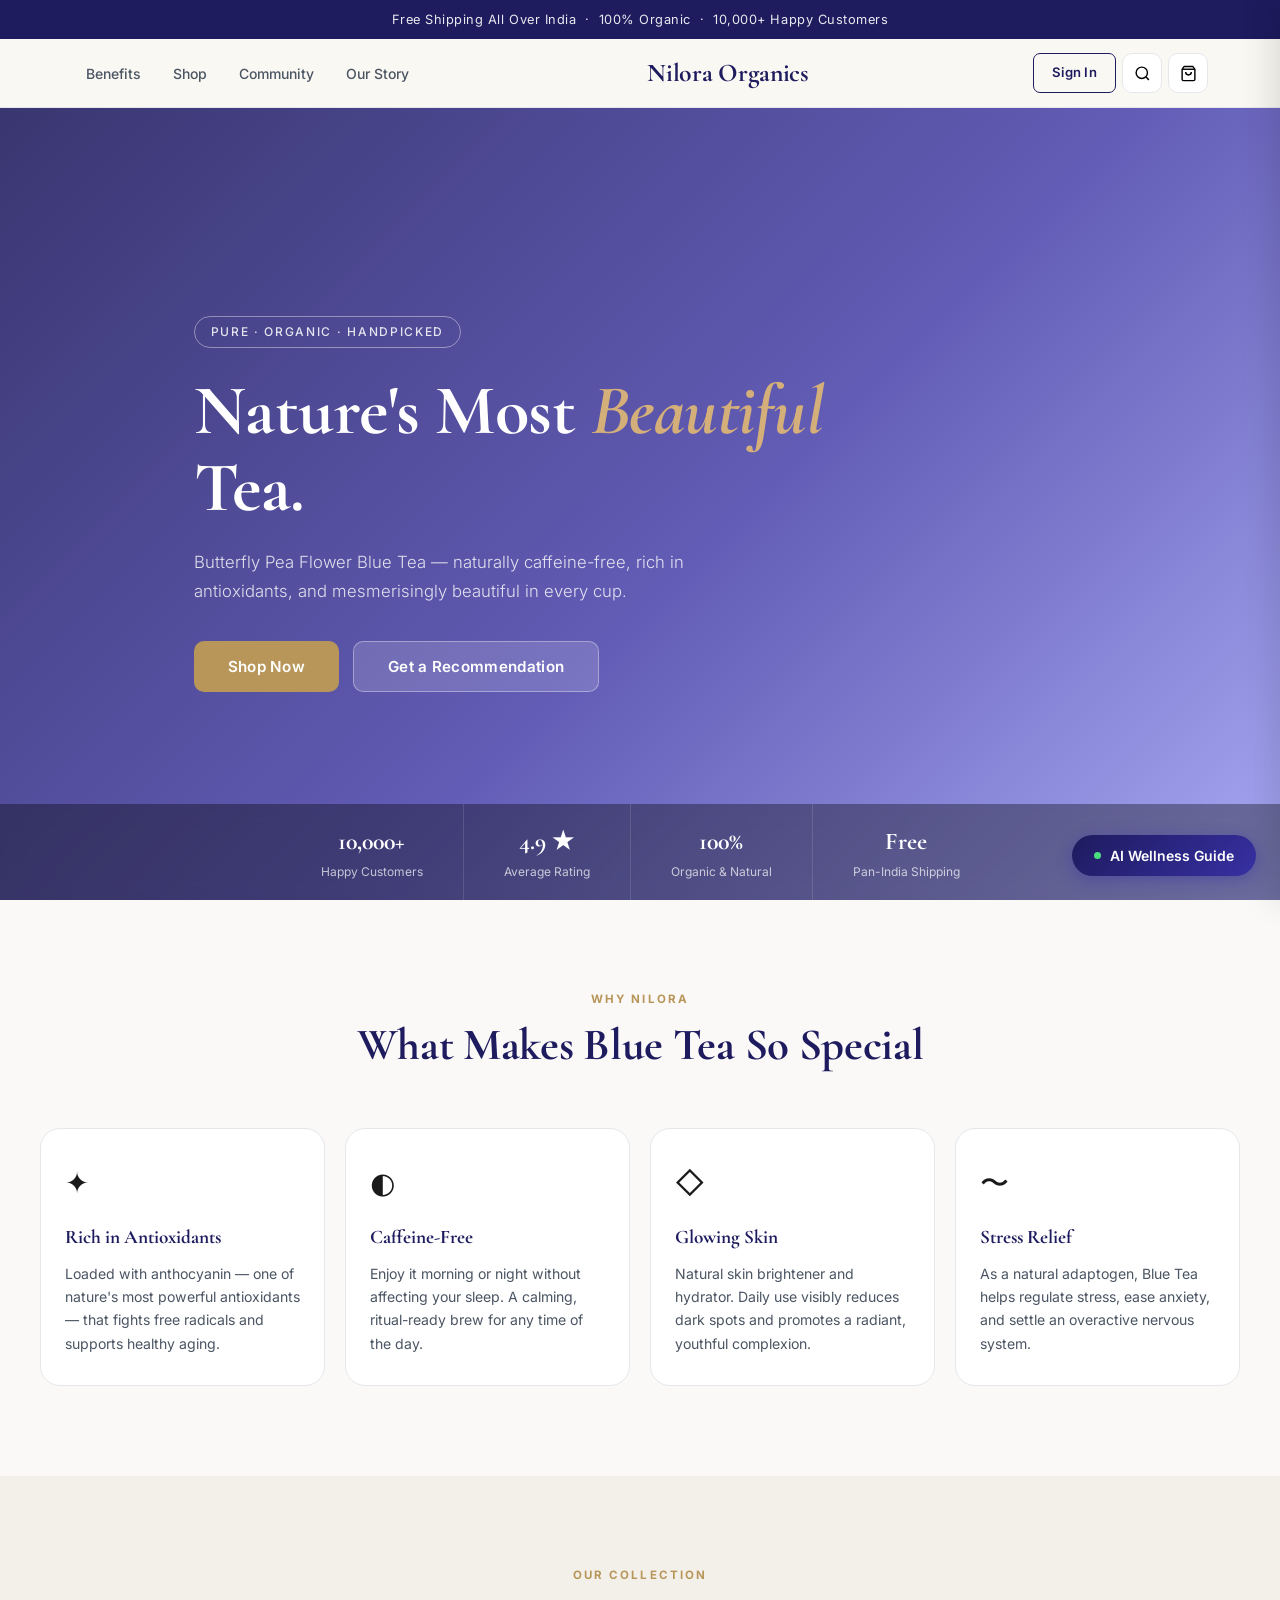
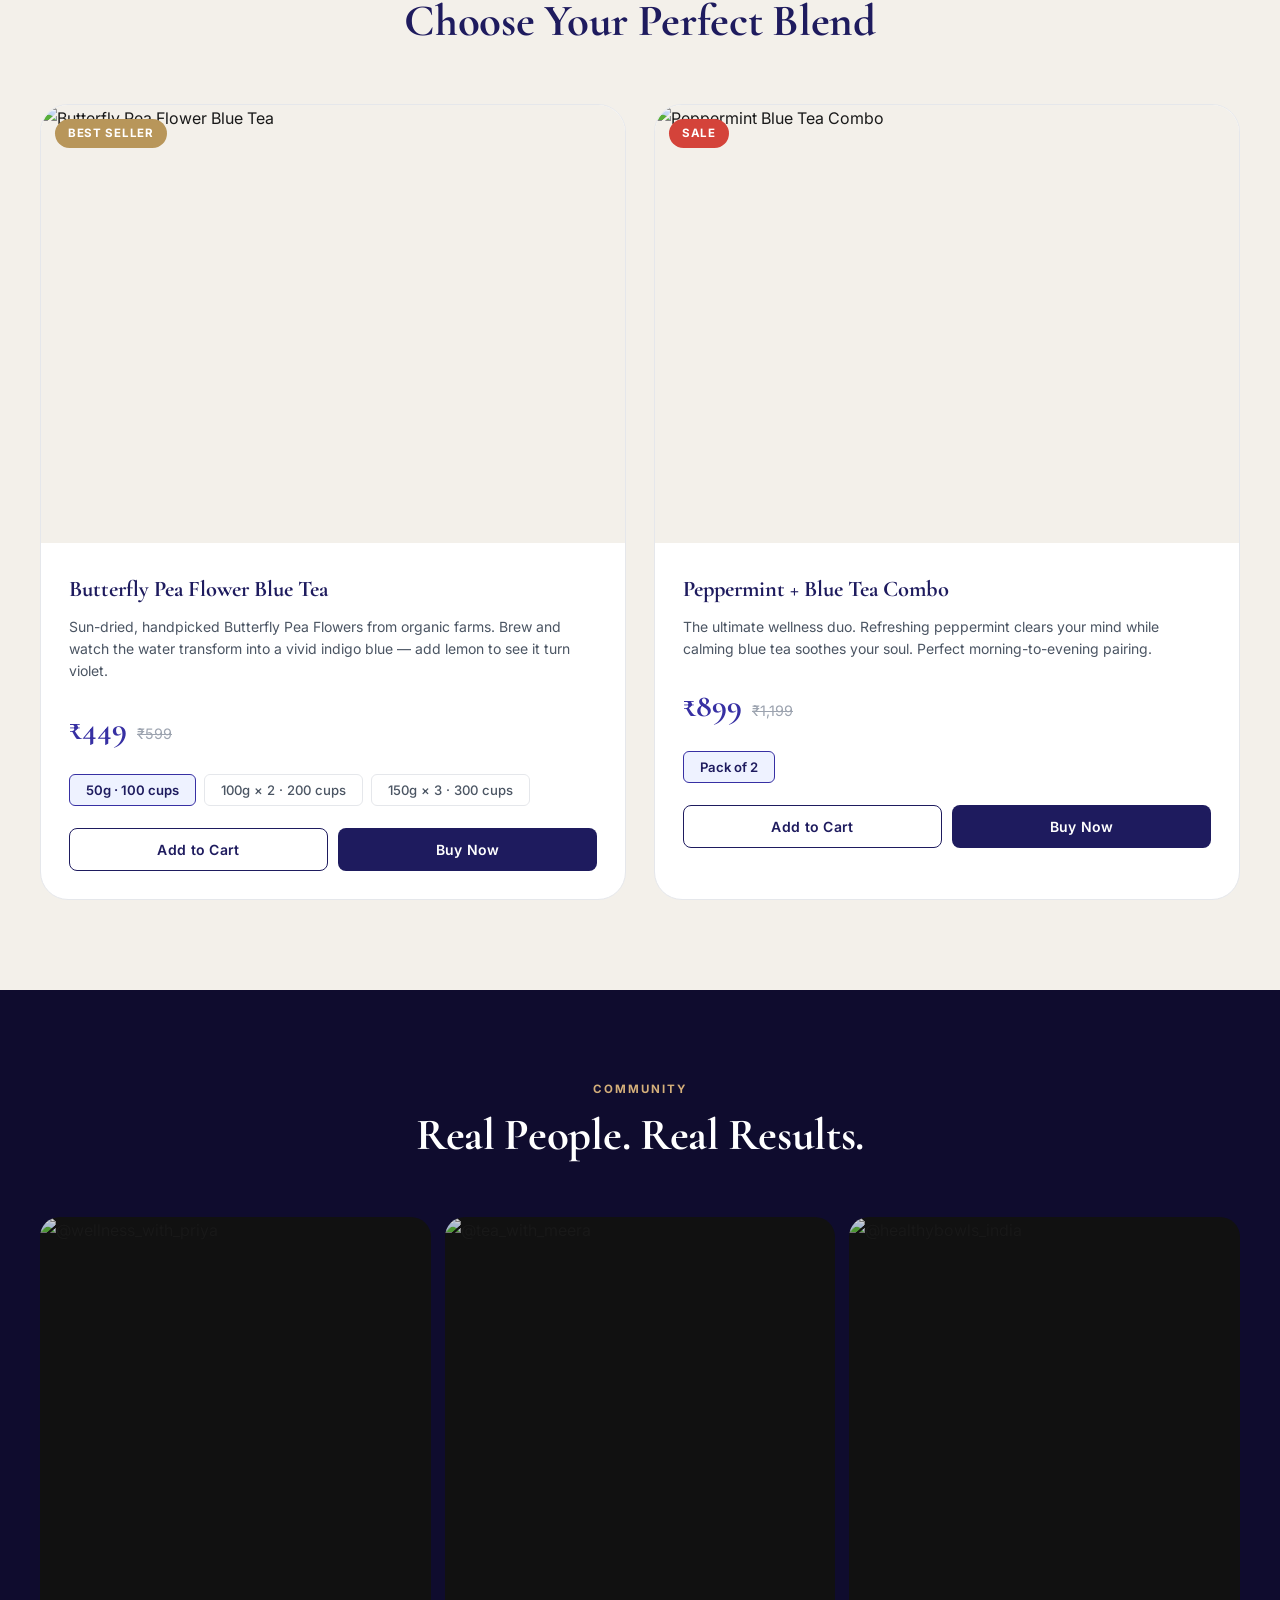
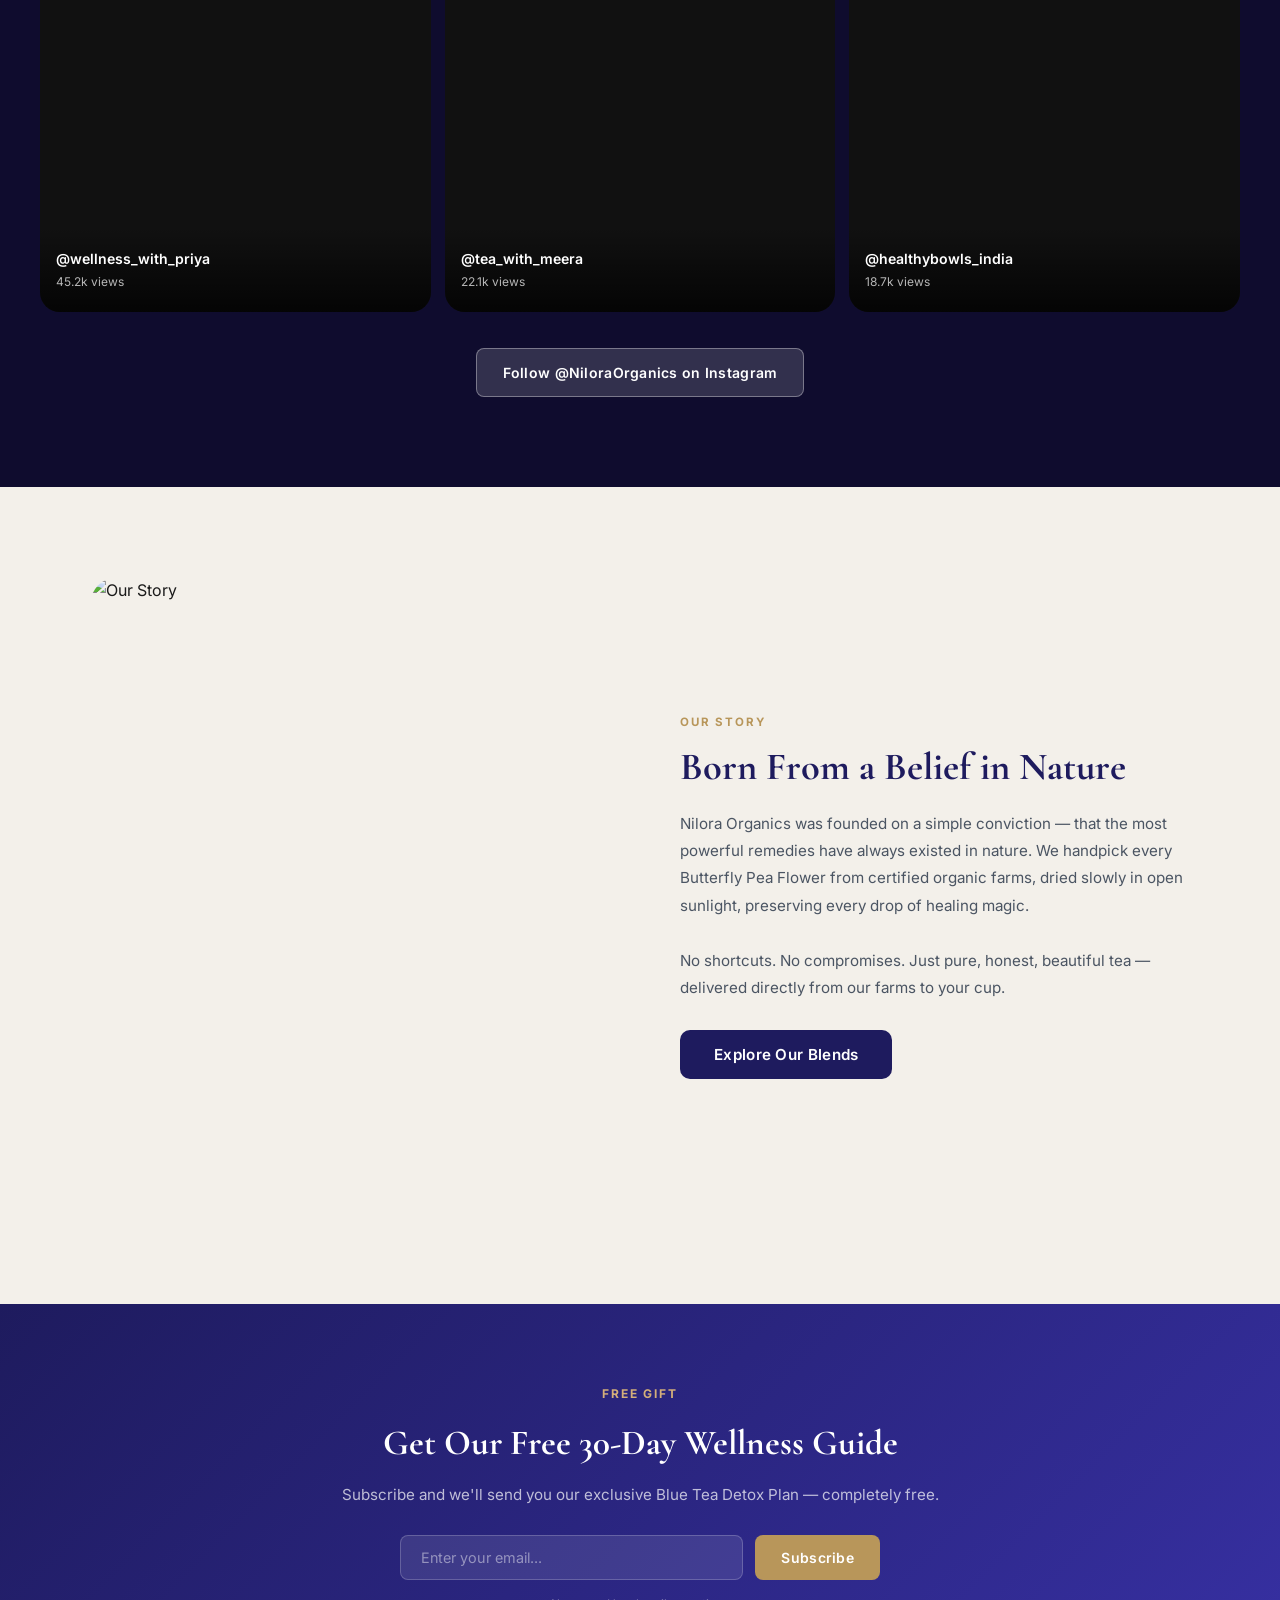
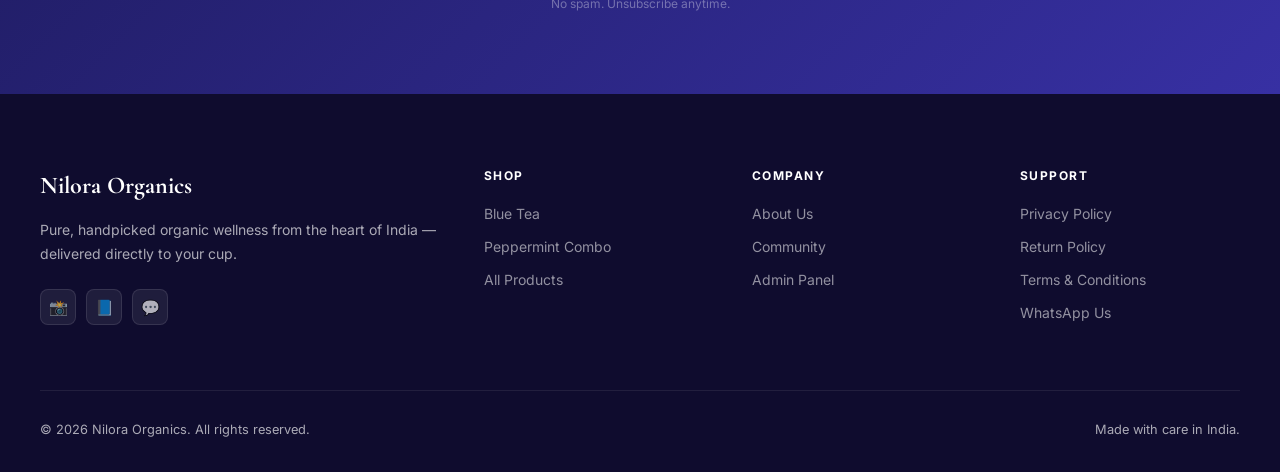
==== commit 8f760cda: "feat: add customer login/signup page and admin login page with auth guard" ====
--- a/index.html
+++ b/index.html
@@ -25,6 +25,7 @@
     </nav>
     <div class="header-logo" onclick="window.scrollTo({top:0,behavior:'smooth'})">Nilora Organics</div>
     <div class="header-actions">
+      <a href="login.html" class="btn btn-outline" style="padding:8px 18px;font-size:0.82rem;border-radius:7px;">Sign In</a>
       <button class="header-btn" onclick="openSearch()" title="Search">
         <svg xmlns="http://www.w3.org/2000/svg" width="17" height="17" viewBox="0 0 24 24" fill="none" stroke="currentColor" stroke-width="2"><circle cx="11" cy="11" r="8"/><line x1="21" y1="21" x2="16.65" y2="16.65"/></svg>
       </button>
--- a/styles.css
+++ b/styles.css
@@ -7,17 +7,17 @@
 
 /* ─── TOKENS ─── */
 :root {
-  --green-deep: #1a3a2a;
-  --green-mid:  #2d5a3d;
-  --green-soft: #4a7c5f;
-  --green-pale: #e8f0eb;
-  --cream:      #faf8f3;
-  --cream-dark: #f2ede3;
+  --green-deep: #1e1b5e;  /* deep indigo — primary dark */
+  --green-mid:  #3730a3;  /* indigo mid */
+  --green-soft: #6366f1;  /* indigo accent */
+  --green-pale: #eef2ff;  /* indigo tint */
+  --cream:      #faf9f7;
+  --cream-dark: #f3f0ea;
   --gold:       #b8965a;
   --gold-light: #d4af7a;
   --white:      #ffffff;
   --gray-100:   #f7f7f7;
-  --gray-200:   #eeeeee;
+  --gray-200:   #e5e7eb;
   --gray-400:   #9ca3af;
   --gray-600:   #4b5563;
   --text:       #1a1a1a;
@@ -42,12 +42,12 @@
 a { color: inherit; text-decoration: none; }
 button { font-family: inherit; cursor: pointer; }
 ::-webkit-scrollbar { width: 5px; }
-::-webkit-scrollbar-thumb { background: var(--green-soft); border-radius: 3px; }
+::-webkit-scrollbar-thumb { background: var(--green-mid); border-radius: 3px; }
 
 /* ─── TOAST ─── */
 #toast {
   position: fixed; bottom: 28px; left: 50%; transform: translateX(-50%) translateY(8px);
-  background: var(--green-deep); color: var(--white);
+  background: var(--green-mid); color: var(--white);
   padding: 13px 28px; border-radius: 40px; font-size: 0.875rem; font-weight: 500;
   box-shadow: var(--shadow-lg); z-index: 9999;
   opacity: 0; visibility: hidden; transition: all 0.35s var(--ease);
@@ -57,7 +57,7 @@
 
 /* ─── ANNOUNCEMENT BAR ─── */
 .announcement-bar {
-  background: var(--green-deep); color: rgba(255,255,255,0.88);
+  background: var(--green-deep); color: rgba(255,255,255,0.9);
   text-align: center; padding: 9px 16px; font-size: 0.8rem; letter-spacing: 0.04em;
 }
 
@@ -74,7 +74,7 @@
 }
 .header-logo {
   font-family: var(--font-serif); font-size: 1.6rem; font-weight: 700;
-  color: var(--green-deep); letter-spacing: -0.2px; cursor: pointer;
+  color: var(--green-deep); letter-spacing: -0.2px; cursor: pointer; letter-spacing: -0.3px;
 }
 .header-nav { display: flex; gap: 4px; }
 .header-nav a {
@@ -82,6 +82,7 @@
   padding: 6px 14px; border-radius: 6px; transition: color 0.2s, background 0.2s;
 }
 .header-nav a:hover { color: var(--green-deep); background: var(--green-pale); }
+
 .header-actions { display: flex; gap: 6px; }
 .header-btn {
   width: 40px; height: 40px; border: 1px solid var(--gray-200); background: var(--white);
@@ -90,7 +91,7 @@
 }
 .header-btn:hover { border-color: var(--green-soft); background: var(--green-pale); }
 .cart-pill {
-  position: absolute; top: -6px; right: -6px; background: var(--green-mid); color: white;
+  position: absolute; top: -6px; right: -6px; background: var(--gold); color: white;
   font-size: 0.65rem; font-weight: 700; min-width: 18px; height: 18px;
   border-radius: 9px; display: flex; align-items: center; justify-content: center;
   padding: 0 4px; border: 2px solid var(--cream);
@@ -104,7 +105,7 @@
   letter-spacing: 0.02em;
 }
 .btn-primary { background: var(--green-deep); color: var(--white); }
-.btn-primary:hover { background: var(--green-mid); transform: translateY(-1px); box-shadow: 0 6px 20px rgba(26,58,42,0.3); }
+.btn-primary:hover { background: var(--green-mid); transform: translateY(-1px); box-shadow: 0 6px 20px rgba(30,27,94,0.35); }
 .btn-outline { background: transparent; color: var(--green-deep); border: 1.5px solid var(--green-deep); }
 .btn-outline:hover { background: var(--green-deep); color: var(--white); }
 .btn-ghost { background: rgba(255,255,255,0.15); color: var(--white); border: 1.5px solid rgba(255,255,255,0.35); }
@@ -119,7 +120,7 @@
 .hero {
   min-height: 88vh; display: flex; align-items: center;
   background:
-    linear-gradient(135deg, rgba(26,58,42,0.85) 0%, rgba(45,90,61,0.75) 60%, rgba(74,124,95,0.6) 100%),
+    linear-gradient(135deg, rgba(30,27,94,0.88) 0%, rgba(55,48,163,0.78) 55%, rgba(99,102,241,0.55) 100%),
     url('https://images.unsplash.com/photo-1558618666-fcd25c85cd64?auto=format&fit=crop&w=1920&q=80') center/cover no-repeat;
   position: relative; overflow: hidden;
 }
@@ -159,12 +160,12 @@
 .section-inner { max-width: 1200px; margin: 0 auto; }
 .section-eyebrow {
   font-size: 0.72rem; font-weight: 700; letter-spacing: 0.18em;
-  text-transform: uppercase; color: var(--green-soft);
+  text-transform: uppercase; color: var(--gold);
   margin-bottom: 10px; text-align: center;
 }
 .section-title {
   font-family: var(--font-serif); font-size: clamp(2rem, 4vw, 2.8rem);
-  font-weight: 700; color: var(--green-deep); text-align: center;
+  font-weight: 700; color: var(--green-deep); text-align: center;  /* indigo */
   line-height: 1.2; margin-bottom: 55px; letter-spacing: -0.3px;
 }
 
@@ -176,9 +177,9 @@
   background: var(--white); padding: 30px 24px; border-radius: var(--radius-lg);
   border: 1px solid var(--gray-200); transition: all 0.3s var(--ease);
 }
-.benefit-card:hover { transform: translateY(-4px); box-shadow: var(--shadow-md); border-color: var(--green-pale); }
+.benefit-card:hover { transform: translateY(-4px); box-shadow: var(--shadow-md); border-color: var(--green-pale); border-top: 3px solid var(--green-mid); }
 .benefit-icon { font-size: 1.8rem; margin-bottom: 16px; }
-.benefit-title { font-family: var(--font-serif); font-size: 1.2rem; font-weight: 700; color: var(--green-deep); margin-bottom: 8px; }
+.benefit-title { font-family: var(--font-serif); font-size: 1.2rem; font-weight: 700; color: var(--green-deep); margin-bottom: 8px; }  /* indigo */
 .benefit-text { font-size: 0.88rem; color: var(--gray-600); line-height: 1.65; }
 
 /* ─── PRODUCTS ─── */
@@ -201,10 +202,10 @@
 .label-gold { background: var(--gold); color: white; }
 .label-red  { background: #d4433a; color: white; }
 .product-body { padding: 28px; }
-.product-name { font-family: var(--font-serif); font-size: 1.4rem; font-weight: 700; color: var(--green-deep); margin-bottom: 8px; }
+.product-name { font-family: var(--font-serif); font-size: 1.4rem; font-weight: 700; color: var(--green-deep); margin-bottom: 8px; }  /* indigo */
 .product-desc { font-size: 0.875rem; color: var(--gray-600); margin-bottom: 20px; line-height: 1.6; }
 .product-price-row { display: flex; align-items: baseline; gap: 10px; margin-bottom: 18px; }
-.product-price { font-family: var(--font-serif); font-size: 2rem; font-weight: 700; color: var(--green-deep); }
+.product-price { font-family: var(--font-serif); font-size: 2rem; font-weight: 700; color: var(--green-mid); }
 .product-was   { font-size: 0.9rem; color: var(--gray-400); text-decoration: line-through; }
 .variant-row { display: flex; gap: 8px; flex-wrap: wrap; margin-bottom: 22px; }
 .variant-btn {
@@ -213,11 +214,11 @@
   transition: all 0.2s var(--ease);
 }
 .variant-btn:hover { border-color: var(--green-soft); color: var(--green-deep); }
-.variant-btn.active { border-color: var(--green-deep); background: var(--green-pale); color: var(--green-deep); font-weight: 600; }
+.variant-btn.active { border-color: var(--green-mid); background: var(--green-pale); color: var(--green-deep); font-weight: 600; }
 .product-actions { display: grid; grid-template-columns: 1fr 1fr; gap: 10px; }
 
 /* ─── REELS ─── */
-.reels-section { background: var(--green-deep); }
+.reels-section { background: #0f0c2e; }
 .reels-section .section-eyebrow { color: var(--gold-light); }
 .reels-section .section-title { color: var(--white); }
 .reels-grid { display: grid; grid-template-columns: repeat(3, 1fr); gap: 14px; margin-bottom: 36px; }
@@ -251,13 +252,13 @@
 }
 .story-img-wrap { border-radius: var(--radius-xl); overflow: hidden; aspect-ratio: 4/5; }
 .story-img-wrap img { width: 100%; height: 100%; object-fit: cover; }
-.story-eyebrow { font-size: 0.72rem; font-weight: 700; letter-spacing: 0.16em; text-transform: uppercase; color: var(--green-soft); margin-bottom: 12px; }
+.story-eyebrow { font-size: 0.72rem; font-weight: 700; letter-spacing: 0.16em; text-transform: uppercase; color: var(--gold); margin-bottom: 12px; }
 .story-title { font-family: var(--font-serif); font-size: 2.4rem; font-weight: 700; color: var(--green-deep); line-height: 1.2; margin-bottom: 20px; }
 .story-body { font-size: 0.95rem; color: var(--gray-600); line-height: 1.8; margin-bottom: 28px; }
 
 /* ─── NEWSLETTER ─── */
 .nl-section {
-  background: var(--green-deep); text-align: center; padding: 80px 32px;
+  background: linear-gradient(135deg, #1e1b5e 0%, #3730a3 100%); text-align: center; padding: 80px 32px;
 }
 .nl-title { font-family: var(--font-serif); font-size: 2.2rem; color: white; margin-bottom: 10px; }
 .nl-sub { color: rgba(255,255,255,0.7); margin-bottom: 28px; font-size: 0.95rem; }
@@ -271,7 +272,7 @@
 .nl-input:focus { border-color: rgba(255,255,255,0.5); }
 
 /* ─── FOOTER ─── */
-.site-footer { background: #111a13; color: rgba(255,255,255,0.65); padding: 72px 32px 32px; }
+.site-footer { background: #0f0c2e; color: rgba(255,255,255,0.65); padding: 72px 32px 32px; }
 .footer-grid {
   max-width: 1200px; margin: 0 auto;
   display: grid; grid-template-columns: 1.8fr 1fr 1fr 1fr; gap: 48px;
@@ -286,7 +287,7 @@
   display: flex; align-items: center; justify-content: center;
   font-size: 0.95rem; transition: all 0.2s var(--ease);
 }
-.footer-social-link:hover { background: var(--green-mid); border-color: var(--green-mid); }
+.footer-social-link:hover { background: var(--gold); border-color: var(--gold); }
 .footer-col h4 { font-size: 0.75rem; font-weight: 700; letter-spacing: 0.12em; text-transform: uppercase; color: white; margin-bottom: 16px; }
 .footer-col a { display: block; font-size: 0.875rem; color: rgba(255,255,255,0.55); margin-bottom: 10px; transition: color 0.2s; }
 .footer-col a:hover { color: white; }
@@ -296,12 +297,12 @@
 #ai-widget { position: fixed; bottom: 24px; right: 24px; z-index: 500; }
 .ai-trigger {
   display: flex; align-items: center; gap: 9px;
-  background: var(--green-deep); color: white;
+  background: linear-gradient(135deg, var(--green-deep), var(--green-mid)); color: white;
   padding: 12px 22px; border-radius: 40px;
   font-size: 0.875rem; font-weight: 600; border: none;
-  box-shadow: 0 4px 16px rgba(26,58,42,0.4); transition: all 0.25s var(--ease);
-}
-.ai-trigger:hover { background: var(--green-mid); transform: translateY(-1px); box-shadow: 0 8px 24px rgba(26,58,42,0.5); }
+  box-shadow: 0 4px 16px rgba(55,48,163,0.45); transition: all 0.25s var(--ease);
+}
+.ai-trigger:hover { background: linear-gradient(135deg, var(--green-mid), var(--green-soft)); transform: translateY(-1px); box-shadow: 0 8px 24px rgba(55,48,163,0.55); }
 .ai-live-dot { width: 7px; height: 7px; background: #4ade80; border-radius: 50%; animation: blink 1.8s ease-in-out infinite; }
 @keyframes blink { 0%,100%{opacity:1} 50%{opacity:0.4} }
 
@@ -312,13 +313,13 @@
   transform-origin: bottom right;
 }
 .ai-panel.closed { transform: scale(0.92) translateY(8px); opacity: 0; pointer-events: none; }
-.ai-panel-header { background: var(--green-deep); padding: 16px 18px; display: flex; justify-content: space-between; align-items: center; }
+.ai-panel-header { background: linear-gradient(135deg, var(--green-deep), var(--green-mid)); padding: 16px 18px; display: flex; justify-content: space-between; align-items: center; }
 .ai-panel-header h4 { color: white; font-size: 0.9rem; font-weight: 600; }
 .ai-close-btn { background: rgba(255,255,255,0.12); border: none; color: white; width: 26px; height: 26px; border-radius: 50%; display: flex; align-items: center; justify-content: center; font-size: 0.8rem; cursor: pointer; transition: background 0.2s; }
 .ai-close-btn:hover { background: rgba(255,255,255,0.25); }
 .ai-messages { height: 230px; overflow-y: auto; padding: 14px; display: flex; flex-direction: column; gap: 10px; background: #f9faf8; }
 .msg-bot { align-self: flex-start; background: white; border: 1px solid #e8e8e8; border-radius: 14px 14px 14px 3px; padding: 11px 14px; font-size: 0.84rem; color: var(--text); max-width: 88%; line-height: 1.5; }
-.msg-user { align-self: flex-end; background: var(--green-deep); color: white; border-radius: 14px 14px 3px 14px; padding: 11px 14px; font-size: 0.84rem; max-width: 88%; }
+.msg-user { align-self: flex-end; background: var(--green-mid); color: white; border-radius: 14px 14px 3px 14px; padding: 11px 14px; font-size: 0.84rem; max-width: 88%; }
 .ai-input-row { display: flex; gap: 8px; padding: 12px 12px; background: white; border-top: 1px solid var(--gray-200); }
 .ai-input {
   flex: 1; border: 1.5px solid var(--gray-200); border-radius: 8px;
@@ -326,8 +327,8 @@
   transition: border-color 0.2s;
 }
 .ai-input:focus { border-color: var(--green-soft); }
-.ai-send { background: var(--green-deep); border: none; color: white; width: 34px; height: 34px; border-radius: 8px; font-size: 0.9rem; display: flex; align-items: center; justify-content: center; transition: background 0.2s; }
-.ai-send:hover { background: var(--green-mid); }
+.ai-send { background: var(--green-mid); border: none; color: white; width: 34px; height: 34px; border-radius: 8px; font-size: 0.9rem; display: flex; align-items: center; justify-content: center; transition: background 0.2s; }
+.ai-send:hover { background: var(--green-soft); }
 
 /* ─── CART DRAWER ─── */
 .cart-overlay { position: fixed; inset: 0; background: rgba(0,0,0,0.38); z-index: 300; display: none; }
@@ -340,7 +341,7 @@
 }
 .cart-drawer.open { transform: translateX(0); }
 .cart-head { padding: 22px 22px 18px; border-bottom: 1px solid var(--gray-200); display: flex; justify-content: space-between; align-items: center; }
-.cart-head h3 { font-family: var(--font-serif); font-size: 1.3rem; color: var(--green-deep); }
+.cart-head h3 { font-family: var(--font-serif); font-size: 1.3rem; color: var(--green-deep); }  /* indigo */
 .cart-x { background: var(--gray-100); border: none; width: 32px; height: 32px; border-radius: 8px; font-size: 1rem; display: flex; align-items: center; justify-content: center; cursor: pointer; transition: background 0.2s; }
 .cart-x:hover { background: var(--gray-200); }
 .cart-body { flex: 1; overflow-y: auto; padding: 18px 22px; }
@@ -350,7 +351,7 @@
 .cart-item-img { width: 60px; height: 60px; object-fit: cover; border-radius: 10px; flex-shrink: 0; background: var(--cream-dark); }
 .cart-item-info { flex: 1; min-width: 0; }
 .cart-item-name { font-size: 0.875rem; font-weight: 600; color: var(--text); margin-bottom: 3px; white-space: nowrap; overflow: hidden; text-overflow: ellipsis; }
-.cart-item-price { font-size: 0.875rem; color: var(--green-mid); font-weight: 700; }
+.cart-item-price { font-size: 0.875rem; color: var(--green-soft); font-weight: 700; }
 .cart-item-qty  { font-size: 0.78rem; color: var(--gray-400); margin-top: 2px; }
 .cart-rm { background: none; border: none; color: var(--gray-400); font-size: 1.1rem; cursor: pointer; padding: 4px; border-radius: 4px; transition: color 0.2s; flex-shrink: 0; }
 .cart-rm:hover { color: #d4433a; }
@@ -358,7 +359,7 @@
 .cart-total-row { display: flex; justify-content: space-between; align-items: center; margin-bottom: 6px; }
 .cart-total-label { font-size: 0.875rem; color: var(--gray-600); }
 .cart-total-amount { font-family: var(--font-serif); font-size: 1.5rem; font-weight: 700; color: var(--green-deep); }
-.cart-ship-note { font-size: 0.78rem; color: var(--green-soft); margin-bottom: 18px; font-weight: 500; }
+.cart-ship-note { font-size: 0.78rem; color: var(--green-mid); margin-bottom: 18px; font-weight: 500; }
 
 /* ─── MODALS ─── */
 .modal-wrap { display: none; position: fixed; inset: 0; z-index: 400; align-items: flex-start; justify-content: center; padding: 60px 16px; overflow-y: auto; }
@@ -371,11 +372,11 @@
 
 /* Search */
 .search-field { width: 100%; padding: 13px 18px; border-radius: 10px; border: 1.5px solid var(--gray-200); font-size: 0.95rem; font-family: var(--font-sans); outline: none; margin-bottom: 16px; transition: border-color 0.2s; }
-.search-field:focus { border-color: var(--green-soft); }
+.search-field:focus { border-color: var(--green-mid); }
 .search-hit { display: flex; justify-content: space-between; align-items: center; padding: 13px 16px; border: 1px solid var(--gray-200); border-radius: 10px; margin-bottom: 8px; cursor: pointer; transition: all 0.2s; }
-.search-hit:hover { border-color: var(--green-soft); background: var(--green-pale); }
+.search-hit:hover { border-color: var(--green-mid); background: var(--green-pale); }
 .search-hit-name { font-size: 0.875rem; font-weight: 600; color: var(--text); }
-.search-hit-price { font-size: 0.875rem; font-weight: 700; color: var(--green-deep); }
+.search-hit-price { font-size: 0.875rem; font-weight: 700; color: var(--green-mid); }
 
 /* Checkout */
 .co-box { max-width: 620px; max-height: 90vh; overflow-y: auto; }
@@ -385,20 +386,20 @@
   width: 100%; padding: 12px 15px; border: 1.5px solid var(--gray-200); border-radius: 9px;
   font-family: var(--font-sans); font-size: 0.875rem; outline: none; transition: border-color 0.2s;
 }
-.co-input:focus { border-color: var(--green-soft); }
+.co-input:focus { border-color: var(--green-mid); }
 .pay-option {
   display: flex; align-items: center; gap: 12px; padding: 13px 16px;
   border: 1.5px solid var(--gray-200); border-radius: 10px; cursor: pointer;
   transition: all 0.2s; margin-bottom: 10px;
 }
-.pay-option:has(input:checked) { border-color: var(--green-deep); background: var(--green-pale); }
-.pay-option input { accent-color: var(--green-deep); width: 17px; height: 17px; }
+.pay-option:has(input:checked) { border-color: var(--green-mid); background: var(--green-pale); }
+.pay-option input { accent-color: var(--green-mid); width: 17px; height: 17px; }
 .pay-icon { font-size: 1.4rem; }
 .pay-label strong { font-size: 0.875rem; display: block; }
 .pay-label span { font-size: 0.78rem; color: var(--gray-400); }
 .co-summary { background: var(--cream-dark); border-radius: 12px; padding: 16px 18px; margin-bottom: 20px; }
 .co-row { display: flex; justify-content: space-between; font-size: 0.875rem; margin-bottom: 6px; }
-.co-total { font-weight: 700; font-size: 1rem; color: var(--green-deep); border-top: 1px solid var(--gray-200); padding-top: 10px; margin-top: 6px; }
+.co-total { font-weight: 700; font-size: 1rem; color: var(--green-mid); border-top: 1px solid var(--gray-200); padding-top: 10px; margin-top: 6px; }
 .co-secure-note { text-align: center; font-size: 0.75rem; color: var(--gray-400); margin-top: 10px; }
 
 /* ─── ADMIN ─── */
@@ -406,7 +407,7 @@
 .admin-wrap { display: flex; min-height: 100vh; }
 
 .admin-aside {
-  width: 248px; background: var(--green-deep); position: fixed; height: 100vh;
+  width: 248px; background: #1e1b5e; position: fixed; height: 100vh;
   overflow-y: auto; display: flex; flex-direction: column; flex-shrink: 0;
 }
 .aside-brand { padding: 24px 22px 20px; border-bottom: 1px solid rgba(255,255,255,0.08); }
@@ -421,17 +422,17 @@
   transition: all 0.2s; margin-bottom: 2px;
 }
 .nav-item svg { width: 16px; height: 16px; flex-shrink: 0; }
-.nav-item:hover { background: rgba(255,255,255,0.06); color: white; }
-.nav-item.active { background: rgba(255,255,255,0.12); color: white; font-weight: 600; }
+.nav-item:hover { background: rgba(255,255,255,0.08); color: white; }
+.nav-item.active { background: rgba(255,255,255,0.16); color: white; font-weight: 600; border-left: 3px solid var(--gold); }
 .aside-footer { padding: 16px 12px; border-top: 1px solid rgba(255,255,255,0.08); }
 .aside-store-link { display: flex; align-items: center; gap: 8px; color: rgba(255,255,255,0.55); font-size: 0.8rem; padding: 9px 12px; border-radius: 7px; transition: all 0.2s; }
-.aside-store-link:hover { color: white; background: rgba(255,255,255,0.06); }
+.aside-store-link:hover { color: white; background: rgba(255,255,255,0.08); }
 
 .admin-main { flex: 1; margin-left: 248px; display: flex; flex-direction: column; min-height: 100vh; }
 .admin-topbar { background: white; padding: 0 36px; height: 64px; display: flex; align-items: center; justify-content: space-between; border-bottom: 1px solid var(--gray-200); position: sticky; top: 0; z-index: 100; }
-.admin-topbar-title { font-family: var(--font-serif); font-size: 1.4rem; color: var(--green-deep); font-weight: 700; }
-.admin-live-badge { display: flex; align-items: center; gap: 6px; font-size: 0.8rem; color: #22c55e; font-weight: 600; background: #f0fdf4; border: 1px solid #bbf7d0; padding: 5px 12px; border-radius: 40px; }
-.live-dot { width: 6px; height: 6px; background: #22c55e; border-radius: 50%; animation: blink 1.8s infinite; }
+.admin-topbar-title { font-family: var(--font-serif); font-size: 1.4rem; color: var(--green-deep); font-weight: 700; }  /* indigo */
+.admin-live-badge { display: flex; align-items: center; gap: 6px; font-size: 0.8rem; color: #4f46e5; font-weight: 600; background: #eef2ff; border: 1px solid #c7d2fe; padding: 5px 12px; border-radius: 40px; }
+.live-dot { width: 6px; height: 6px; background: #4f46e5; border-radius: 50%; animation: blink 1.8s infinite; }
 
 .admin-content { padding: 32px 36px; }
 .tab-view { display: none; }
@@ -449,7 +450,7 @@
 
 /* Admin Cards */
 .a-card { background: white; border-radius: 14px; border: 1px solid var(--gray-200); padding: 24px; margin-bottom: 20px; }
-.a-card-title { font-family: var(--font-serif); font-size: 1.1rem; color: var(--green-deep); font-weight: 700; margin-bottom: 4px; }
+.a-card-title { font-family: var(--font-serif); font-size: 1.1rem; color: var(--green-deep); font-weight: 700; margin-bottom: 4px; }  /* indigo */
 .a-card-sub { font-size: 0.8rem; color: var(--gray-400); margin-bottom: 18px; }
 .a-label { font-size: 0.78rem; font-weight: 600; color: var(--gray-600); margin-bottom: 5px; display: block; }
 .a-input, .a-select, .a-textarea {
@@ -457,7 +458,7 @@
   font-family: var(--font-sans); font-size: 0.875rem; color: var(--text); outline: none;
   margin-bottom: 14px; transition: border-color 0.2s; background: white;
 }
-.a-input:focus, .a-select:focus, .a-textarea:focus { border-color: var(--green-soft); }
+.a-input:focus, .a-select:focus, .a-textarea:focus { border-color: var(--green-mid); }
 .a-grid-2 { display: grid; grid-template-columns: 1fr 1fr; gap: 12px; }
 .a-grid-3 { display: grid; grid-template-columns: 1fr 1fr 1fr; gap: 12px; }
 
@@ -466,7 +467,7 @@
 .toggle-wrap input { opacity: 0; width: 0; height: 0; }
 .toggle-track { position: absolute; inset: 0; background: var(--gray-200); border-radius: 24px; cursor: pointer; transition: background 0.25s; }
 .toggle-track::before { content: ''; position: absolute; width: 17px; height: 17px; left: 3.5px; bottom: 3.5px; background: white; border-radius: 50%; transition: transform 0.25s; box-shadow: 0 1px 3px rgba(0,0,0,0.2); }
-.toggle-wrap input:checked + .toggle-track { background: var(--green-mid); }
+.toggle-wrap input:checked + .toggle-track { background: var(--green-mid); }  /* indigo */
 .toggle-wrap input:checked + .toggle-track::before { transform: translateX(20px); }
 
 /* Settings Row */
@@ -477,16 +478,16 @@
 
 /* Service Cards (Courier / Payment) */
 .svc-card { border: 1.5px solid var(--gray-200); border-radius: 12px; padding: 18px 20px; display: flex; align-items: center; justify-content: space-between; margin-bottom: 12px; transition: border-color 0.2s; }
-.svc-card.enabled { border-color: var(--green-soft); background: #f6faf7; }
+.svc-card.enabled { border-color: var(--green-mid); background: #f0f0ff; }
 .svc-left { display: flex; align-items: center; gap: 14px; }
 .svc-icon { width: 40px; height: 40px; border-radius: 10px; background: var(--gray-100); display: flex; align-items: center; justify-content: center; font-size: 1.2rem; flex-shrink: 0; }
 .svc-name { font-weight: 600; font-size: 0.9rem; }
 .svc-desc { font-size: 0.78rem; color: var(--gray-400); margin-top: 1px; }
-.svc-panel { background: #f6faf7; border: 1.5px solid var(--green-soft); border-top: none; border-radius: 0 0 12px 12px; padding: 18px 20px; margin-top: -12px; margin-bottom: 12px; }
+.svc-panel { background: #f0f0ff; border: 1.5px solid var(--green-mid); border-top: none; border-radius: 0 0 12px 12px; padding: 18px 20px; margin-top: -12px; margin-bottom: 12px; }
 
 /* Table */
 .a-table { width: 100%; border-collapse: collapse; font-size: 0.85rem; }
-.a-table th { text-align: left; padding: 10px 14px; font-size: 0.72rem; font-weight: 700; letter-spacing: 0.08em; text-transform: uppercase; color: var(--gray-400); background: var(--gray-100); }
+.a-table th { text-align: left; padding: 10px 14px; font-size: 0.72rem; font-weight: 700; letter-spacing: 0.08em; text-transform: uppercase; color: var(--gray-600); background: #f5f4ff; }
 .a-table td { padding: 13px 14px; border-bottom: 1px solid var(--gray-100); color: var(--text); vertical-align: middle; }
 .a-table tr:hover td { background: #fafaf8; }
 
@@ -498,7 +499,7 @@
 
 /* Reel Row */
 .reel-row { display: flex; align-items: center; gap: 12px; padding: 12px; border: 1px solid var(--gray-200); border-radius: 10px; margin-bottom: 10px; transition: border-color 0.2s; }
-.reel-row:hover { border-color: var(--green-soft); }
+.reel-row:hover { border-color: var(--green-mid); }
 .reel-thumb { width: 52px; height: 52px; object-fit: cover; border-radius: 8px; flex-shrink: 0; }
 .reel-info { flex: 1; min-width: 0; }
 .reel-info strong { font-size: 0.875rem; display: block; }
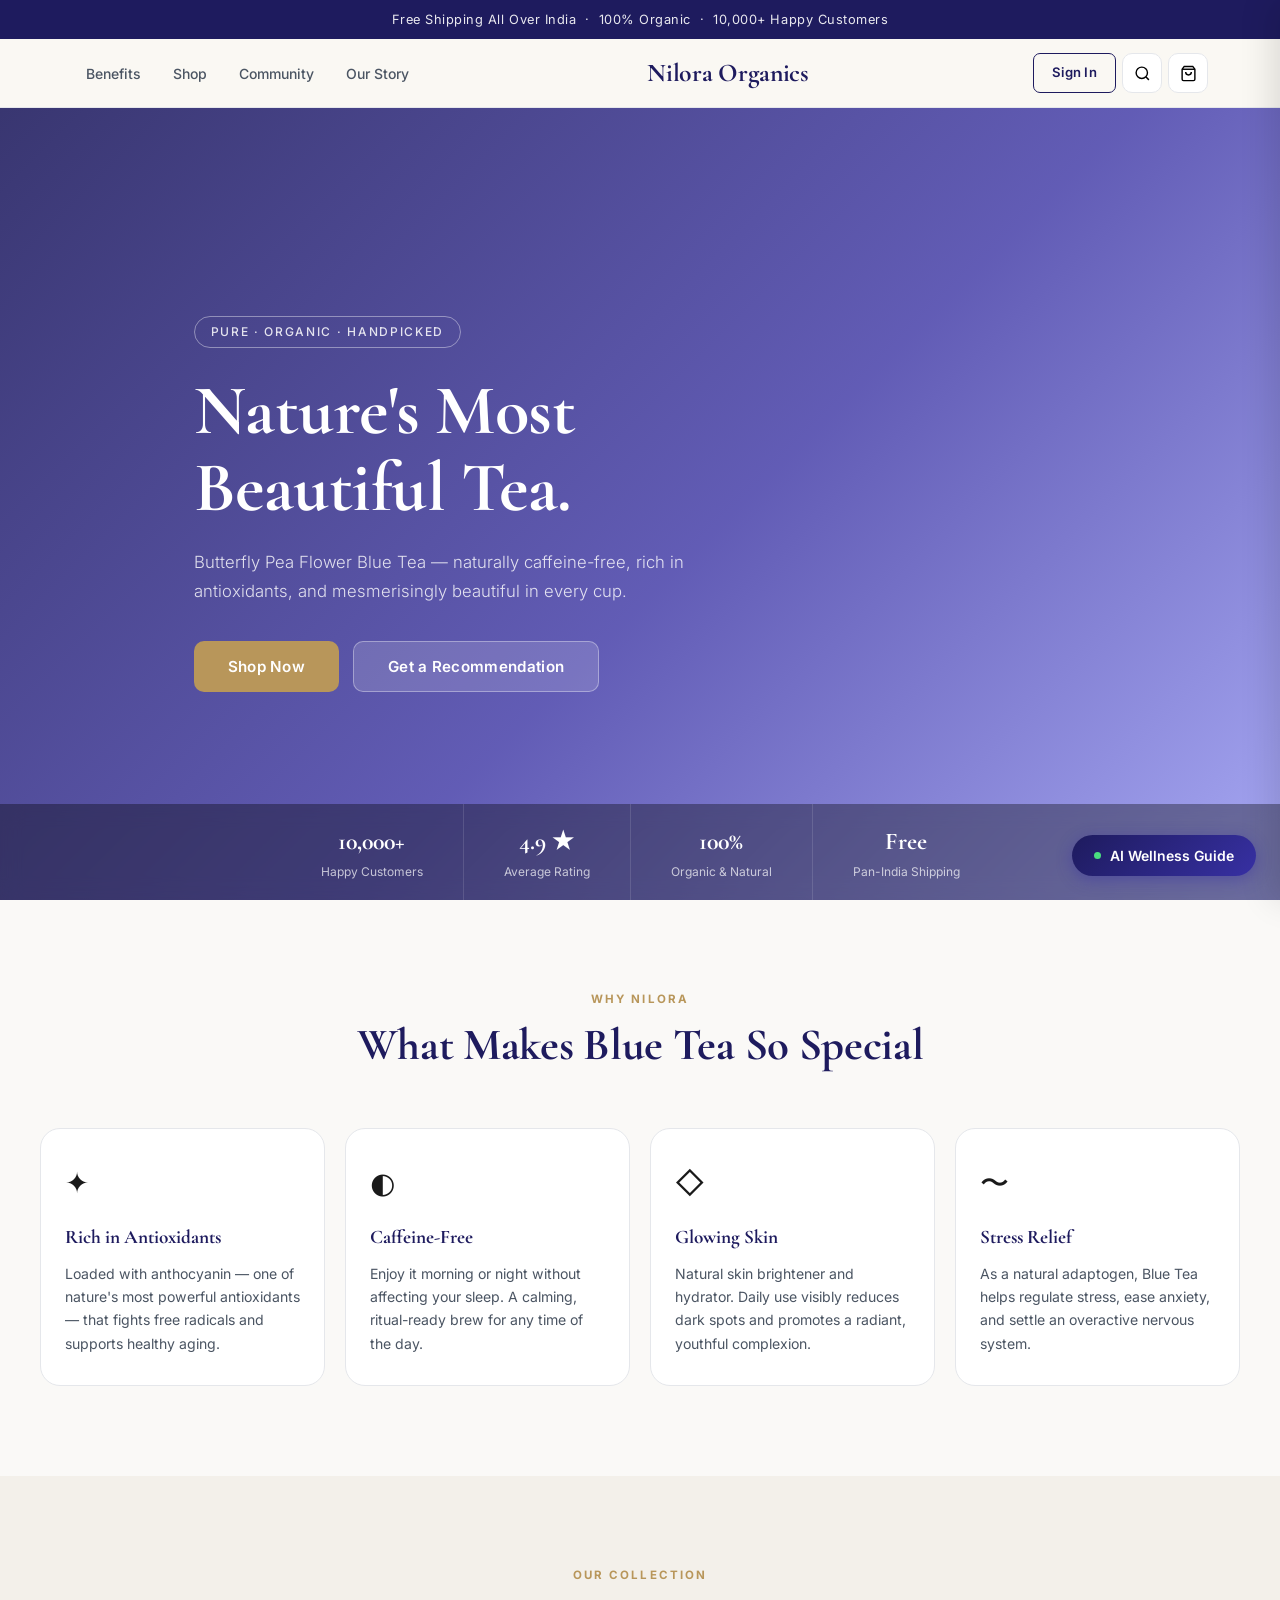
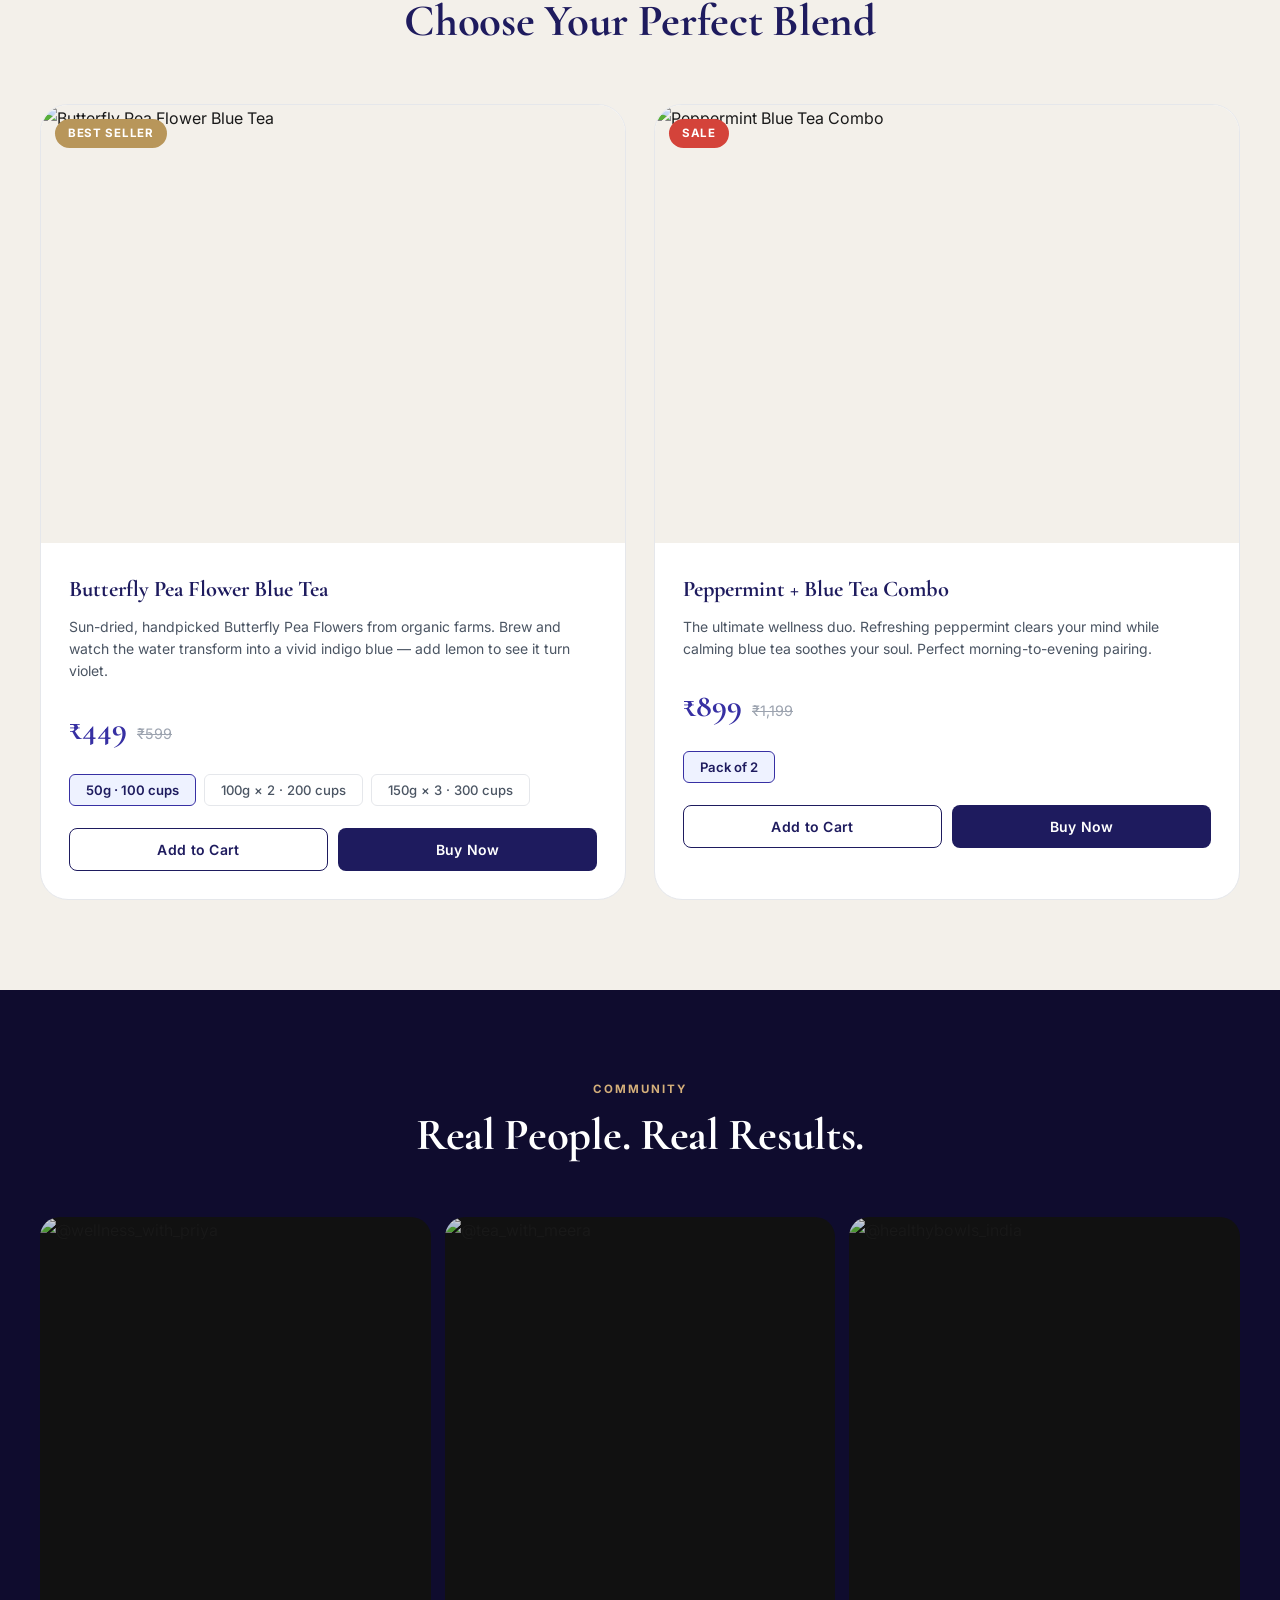
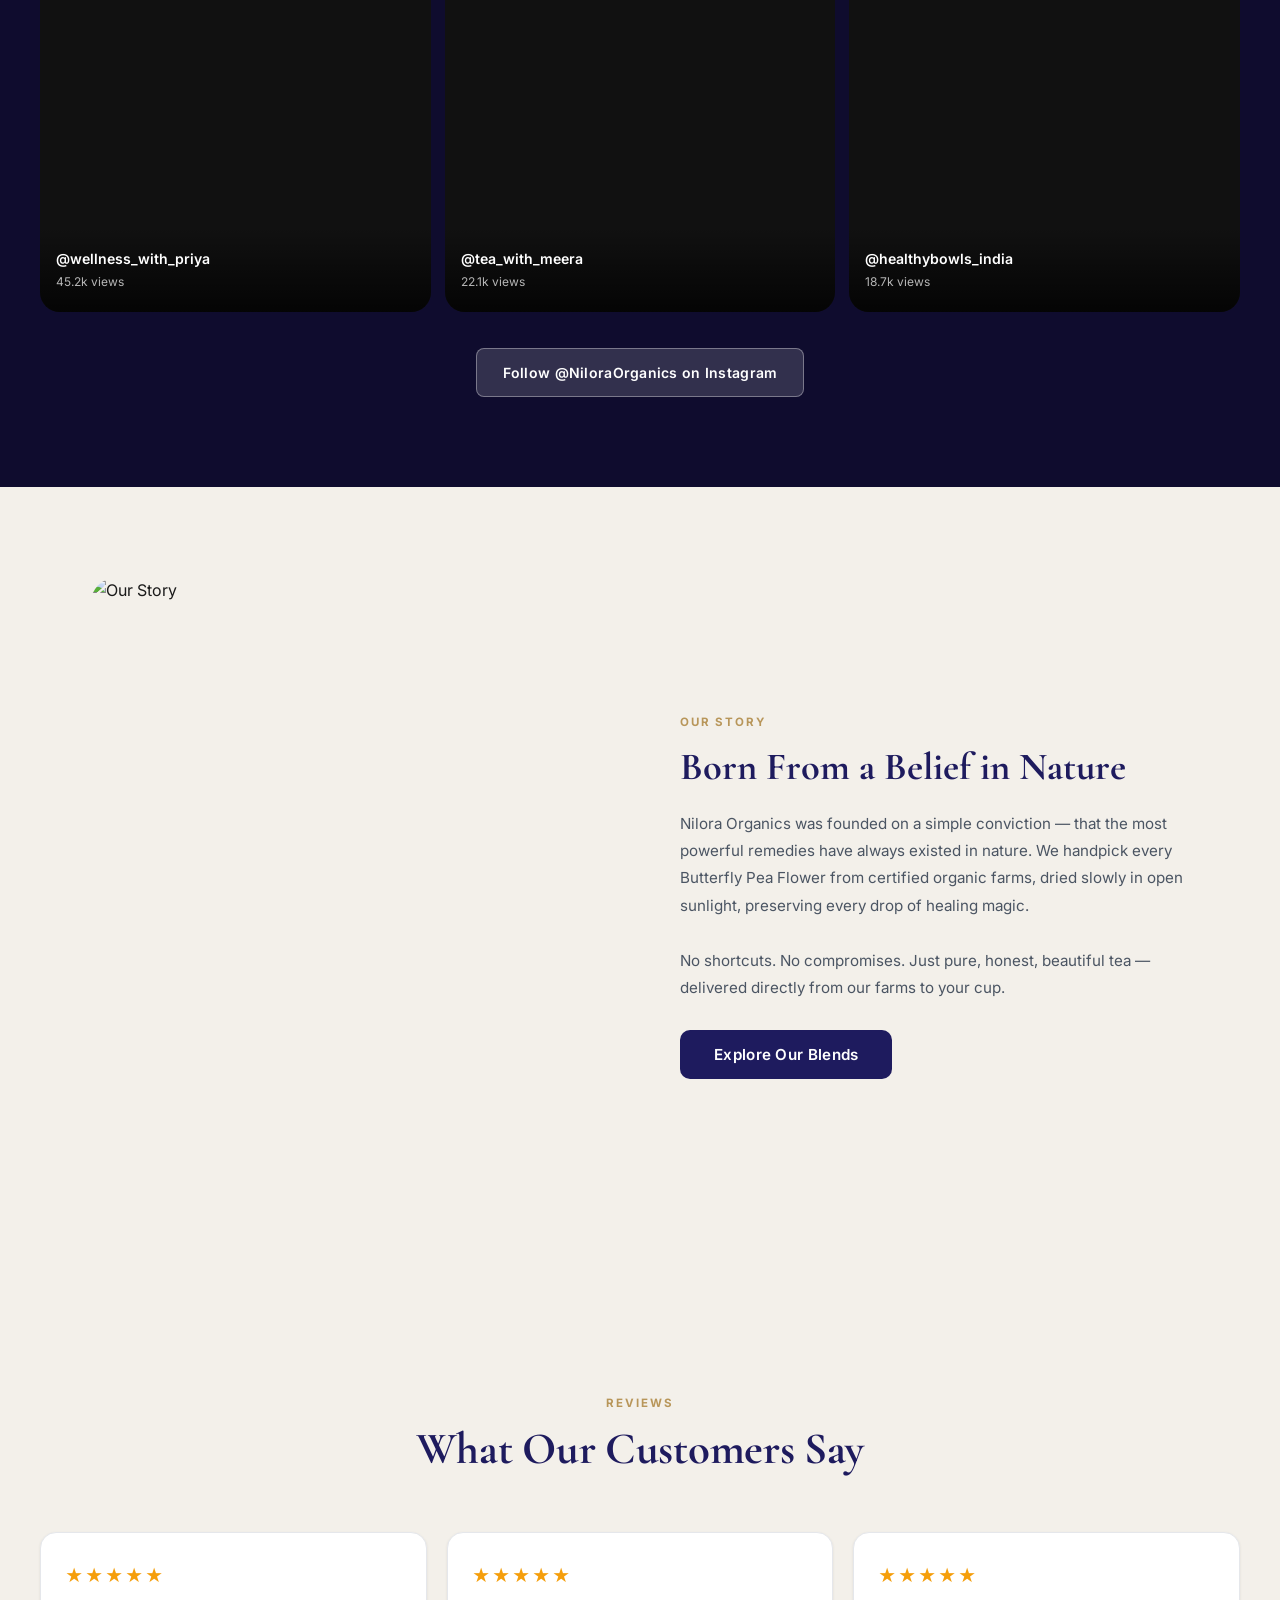
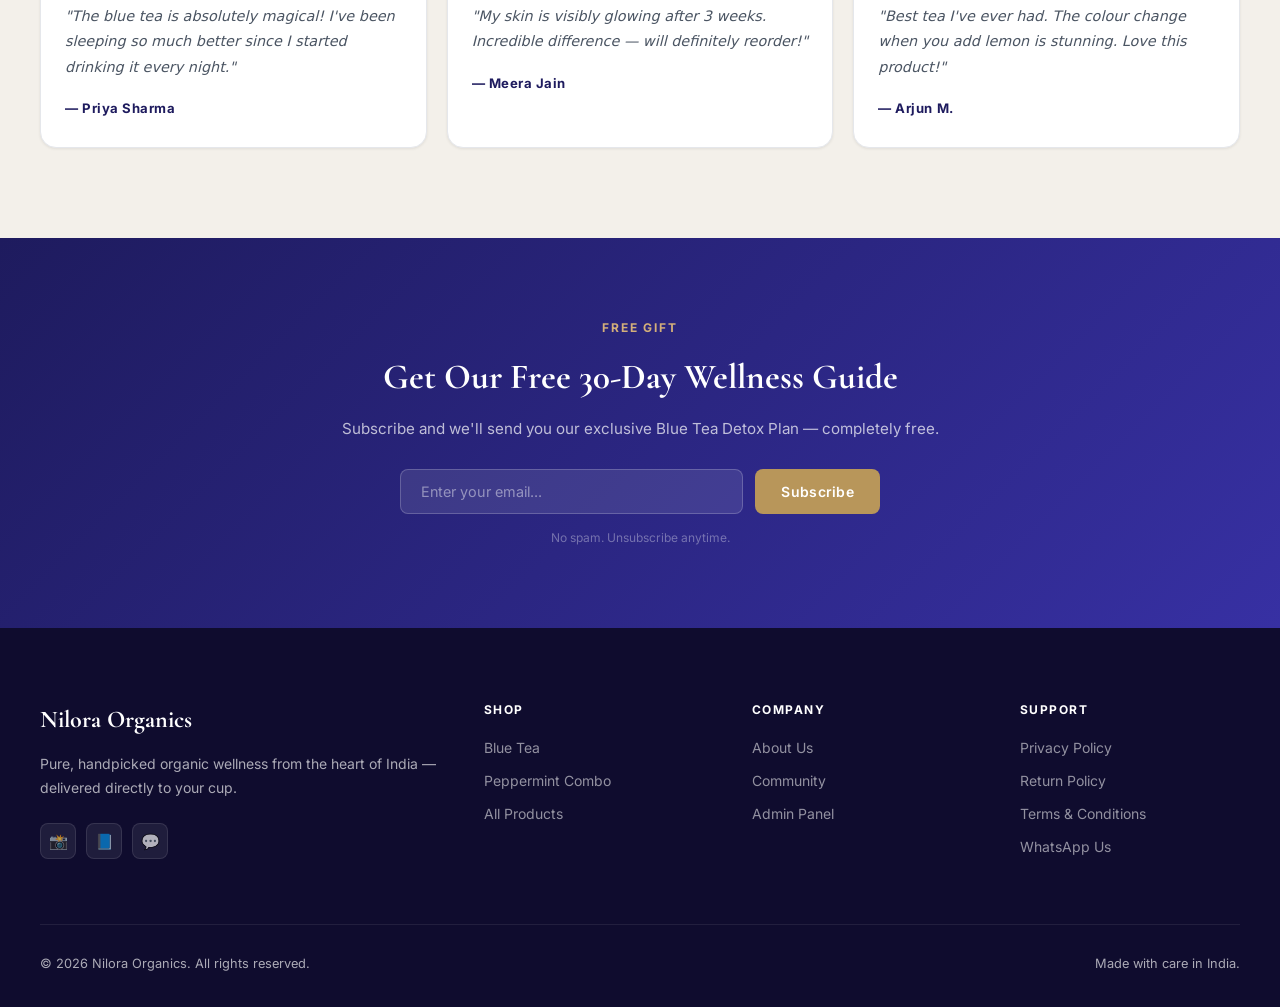
==== commit 68704e48: "feat: full admin-store integration via localStorage NiloraStore - prices, sections, payments, testim" ====
--- a/index.html
+++ b/index.html
@@ -6,6 +6,16 @@
 <title>Nilora Organics — Pure Blue Tea & Herbal Wellness</title>
 <meta name="description" content="Shop premium organic Butterfly Pea Flower Blue Tea. Handpicked, 100% natural. Free shipping across India.">
 <link rel="stylesheet" href="styles.css">
+<style>
+/* Testimonials */
+.tc-grid { display:grid; grid-template-columns:repeat(3,1fr); gap:20px; }
+.tc-card { background:white; border-radius:16px; padding:28px 24px; border:1px solid var(--gray-200); box-shadow:var(--shadow-xs); transition:all 0.3s; }
+.tc-card:hover { transform:translateY(-4px); box-shadow:var(--shadow-md); }
+.tc-stars { color:#f59e0b; font-size:1.1rem; margin-bottom:14px; letter-spacing:2px; }
+.tc-text { font-size:0.9rem; color:var(--gray-600); line-height:1.75; margin-bottom:18px; font-style:italic; }
+.tc-name { font-weight:700; font-size:0.82rem; color:var(--green-deep); letter-spacing:0.04em; }
+@media(max-width:768px){.tc-grid{grid-template-columns:1fr;}}
+</style>
 </head>
 <body>
 
@@ -41,10 +51,10 @@
 <section class="hero">
   <div class="hero-inner">
     <div class="hero-tag">Pure · Organic · Handpicked</div>
-    <h1 class="hero-title">Nature's Most <em>Beautiful</em> Tea.</h1>
-    <p class="hero-sub">Butterfly Pea Flower Blue Tea — naturally caffeine-free, rich in antioxidants, and mesmerisingly beautiful in every cup.</p>
+    <h1 class="hero-title" id="heroTitle">Nature's Most <em>Beautiful</em> Tea.</h1>
+    <p class="hero-sub" id="heroSub">Butterfly Pea Flower Blue Tea — naturally caffeine-free, rich in antioxidants, and mesmerisingly beautiful in every cup.</p>
     <div class="hero-buttons">
-      <button class="btn btn-gold btn-lg" onclick="document.getElementById('shop').scrollIntoView({behavior:'smooth'})">Shop Now</button>
+      <button class="btn btn-gold btn-lg" id="heroCta" onclick="document.getElementById('shop').scrollIntoView({behavior:'smooth'})">Shop Now</button>
       <button class="btn btn-ghost btn-lg" onclick="openAI()">Get a Recommendation</button>
     </div>
   </div>
@@ -57,7 +67,7 @@
 </section>
 
 <!-- Benefits -->
-<section id="benefits" class="section">
+<section id="benefits" class="section" data-sec="benefits">
   <div class="section-inner">
     <p class="section-eyebrow">Why Nilora</p>
     <h2 class="section-title">What Makes Blue Tea So Special</h2>
@@ -87,7 +97,7 @@
 </section>
 
 <!-- Shop -->
-<section id="shop" class="section products-section">
+<section id="shop" class="section products-section" data-sec="products">
   <div class="section-inner">
     <p class="section-eyebrow">Our Collection</p>
     <h2 class="section-title">Choose Your Perfect Blend</h2>
@@ -144,11 +154,11 @@
 </section>
 
 <!-- Instagram Reels -->
-<section id="community" class="section reels-section">
+<section id="community" class="section reels-section" data-sec="reels">
   <div class="section-inner">
     <p class="section-eyebrow">Community</p>
     <h2 class="section-title">Real People. Real Results.</h2>
-    <div class="reels-grid">
+    <div class="reels-grid" id="reelsGrid">
       <div class="reel-card">
         <img src="https://images.unsplash.com/photo-1571934811356-5cc061b6821f?auto=format&fit=crop&w=400&h=700&q=80" alt="@wellness_with_priya" loading="lazy">
         <div class="reel-play-btn">▶</div>
@@ -181,7 +191,7 @@
 </section>
 
 <!-- Our Story -->
-<section id="story" class="section story-section">
+<section id="story" class="section story-section" data-sec="story">
   <div class="story-inner">
     <div class="story-img-wrap">
       <img src="https://images.unsplash.com/photo-1455853659719-4b521eebc76d?auto=format&fit=crop&w=700&h=900&q=80" alt="Our Story" loading="lazy">
@@ -196,8 +206,17 @@
   </div>
 </section>
 
+<!-- Testimonials -->
+<section id="testimonials" class="section" data-sec="testimonials" style="background:var(--cream-dark);">
+  <div class="section-inner">
+    <p class="section-eyebrow">Reviews</p>
+    <h2 class="section-title">What Our Customers Say</h2>
+    <div class="tc-grid" id="testimonialsGrid"></div>
+  </div>
+</section>
+
 <!-- Newsletter -->
-<div class="nl-section">
+<div class="nl-section" id="nlSection" data-sec="newsletter">
   <p style="font-size:0.75rem;letter-spacing:0.16em;text-transform:uppercase;color:var(--gold-light);margin-bottom:10px;font-weight:700;">Free Gift</p>
   <h2 class="nl-title">Get Our Free 30-Day Wellness Guide</h2>
   <p class="nl-sub">Subscribe and we'll send you our exclusive Blue Tea Detox Plan — completely free.</p>
@@ -319,10 +338,11 @@
       <input class="co-input" placeholder="PIN Code" id="coPin">
     </div>
     <h4 style="font-size:0.9rem;font-weight:700;color:var(--green-deep);margin-bottom:14px;">Payment Method</h4>
-    <label class="pay-option"><input type="radio" name="pay" value="upi" checked><span class="pay-icon">💳</span><div class="pay-label"><strong>UPI / QR Code</strong><span>PhonePe, Paytm, Google Pay</span></div></label>
-    <label class="pay-option"><input type="radio" name="pay" value="card"><span class="pay-icon">💳</span><div class="pay-label"><strong>Credit / Debit Card</strong><span>Visa, Mastercard, RuPay</span></div></label>
-    <label class="pay-option"><input type="radio" name="pay" value="cod"><span class="pay-icon">📦</span><div class="pay-label"><strong>Cash on Delivery</strong><span>Pay when you receive the order</span></div></label>
-    <label class="pay-option"><input type="radio" name="pay" value="nb"><span class="pay-icon">🏦</span><div class="pay-label"><strong>Net Banking</strong><span>All major Indian banks</span></div></label>
+    <div id="paymentOptions">
+      <label class="pay-option"><input type="radio" name="pay" value="upi" checked><span class="pay-icon">💡</span><div class="pay-label"><strong>UPI / QR Code</strong><span>PhonePe, Paytm, Google Pay</span></div></label>
+      <label class="pay-option"><input type="radio" name="pay" value="card"><span class="pay-icon">💳</span><div class="pay-label"><strong>Credit / Debit Card</strong><span>Visa, Mastercard, RuPay</span></div></label>
+      <label class="pay-option"><input type="radio" name="pay" value="cod"><span class="pay-icon">📦</span><div class="pay-label"><strong>Cash on Delivery</strong><span>Pay when you receive the order</span></div></label>
+    </div>
     <div class="co-summary">
       <div class="co-row"><span>Subtotal</span><span id="coSubtotal">₹0</span></div>
       <div class="co-row"><span>Shipping</span><span style="color:var(--green-soft);font-weight:600;">Free</span></div>
@@ -333,6 +353,7 @@
   </div>
 </div>
 
+<script src="store.js"></script>
 <script src="script.js"></script>
 </body>
 </html>
